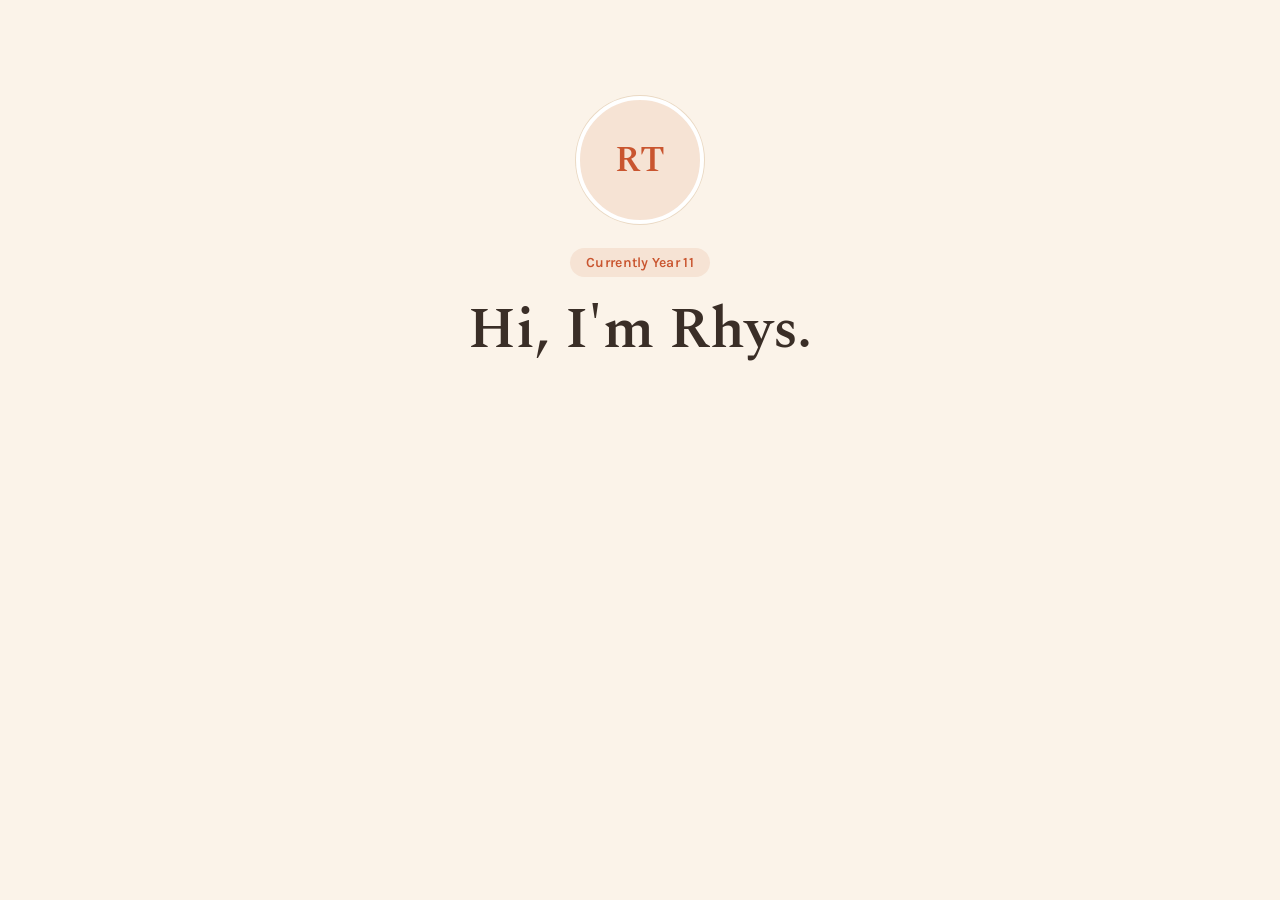
==== index.html @ 2edde65d "Add hero section for CV/portfolio site Co-Authored-By: Claude Sonnet 5 <noreply@anthropic.com>" ====
<!DOCTYPE html>
<html lang="en">
<head>
  <meta charset="UTF-8">
  <meta name="viewport" content="width=device-width, initial-scale=1.0">
  <title>Rhys — Portfolio</title>

  <link rel="preconnect" href="https://fonts.googleapis.com">
  <link rel="preconnect" href="https://fonts.gstatic.com" crossorigin>
  <link href="https://fonts.googleapis.com/css2?family=Spectral:wght@400;500;600;700&family=Karla:wght@400;500;600&display=swap" rel="stylesheet">

  <link rel="stylesheet" href="style.css">
</head>
<body>

  <section id="hero" class="hero">
    <div class="hero__inner">
      <div class="hero__photo">
        <span class="hero__initials">RT</span>
      </div>

      <span class="hero__badge">Currently Year 11</span>

      <h1 class="hero__heading">Hi, I'm Rhys.</h1>
    </div>
  </section>

</body>
</html>
---- style.css ----
* {
  box-sizing: border-box;
}

body {
  margin: 0;
  font-family: 'Karla', sans-serif;
  background-color: #FBF3E9;
}

.hero {
  scroll-margin-top: 88px;
  background-color: #FBF3E9;
  padding: 96px 24px;
}

.hero__inner {
  max-width: 640px;
  margin: 0 auto;
  display: flex;
  flex-direction: column;
  align-items: center;
  text-align: center;
}

.hero__photo {
  width: 128px;
  height: 128px;
  border-radius: 50%;
  background-color: #F6E3D4;
  border: 4px solid #FFFFFF;
  box-shadow: 0 0 0 1px #EAD9C4;
  display: flex;
  align-items: center;
  justify-content: center;
  margin-bottom: 24px;
}

.hero__initials {
  font-family: 'Spectral', serif;
  font-size: 36px;
  font-weight: 600;
  color: #C9552F;
}

.hero__badge {
  display: inline-block;
  background-color: #F6E3D4;
  color: #C9552F;
  border-radius: 999px;
  padding: 6px 16px;
  font-size: 14px;
  font-weight: 600;
  letter-spacing: 0.02em;
  margin-bottom: 20px;
}

.hero__heading {
  font-family: 'Spectral', serif;
  font-size: 58px;
  font-weight: 600;
  color: #3A2E27;
  line-height: 1.15;
  margin: 0;
}

@media (max-width: 600px) {
  .hero {
    padding: 64px 20px;
  }

  .hero__heading {
    font-size: 40px;
  }
}
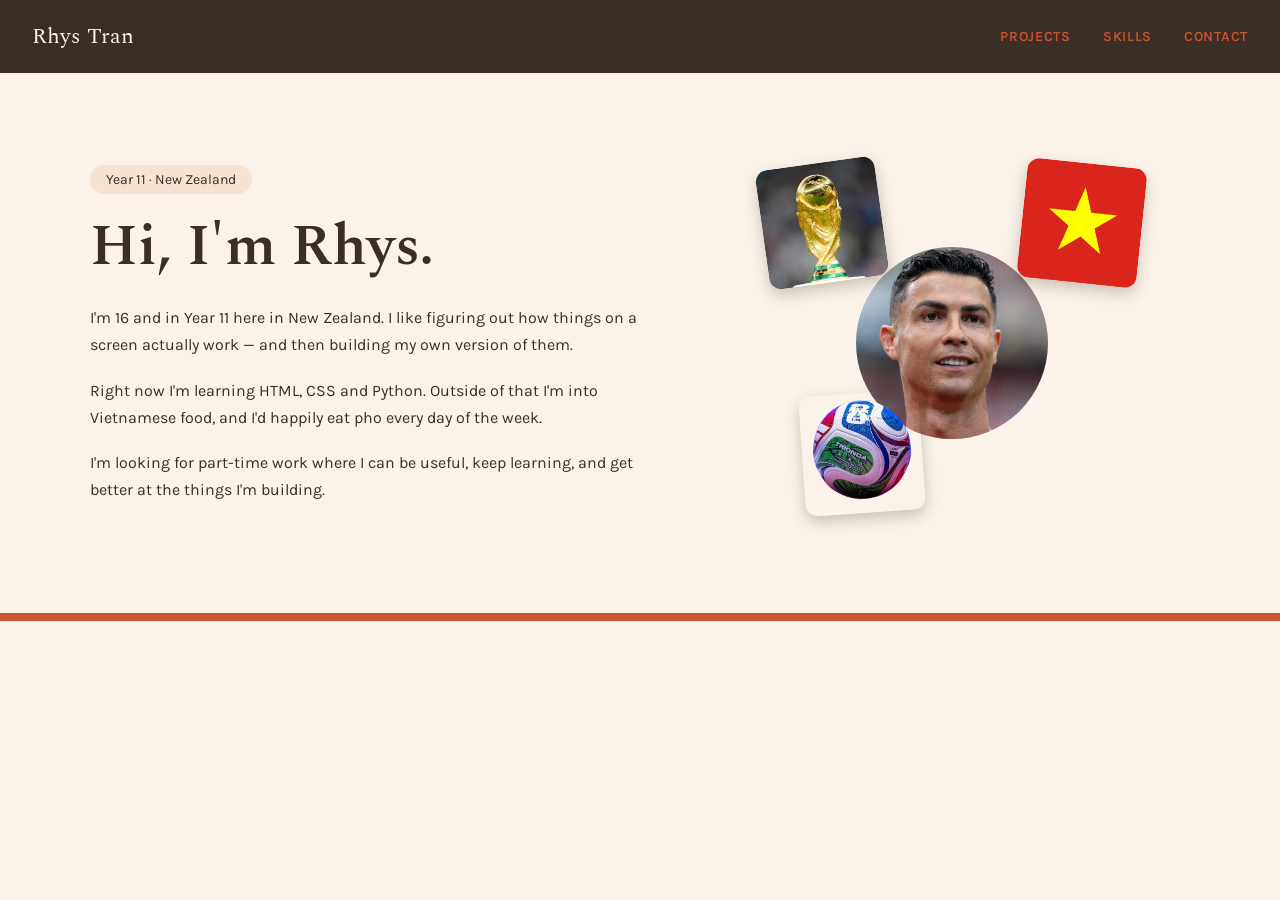
==== commit 329117e5: "update the stickers" ====
--- a/index.html
+++ b/index.html
@@ -3,27 +3,58 @@
 <head>
   <meta charset="UTF-8">
   <meta name="viewport" content="width=device-width, initial-scale=1.0">
-  <title>Rhys — Portfolio</title>
+  <title>Rhys Tran — Portfolio</title>
 
   <link rel="preconnect" href="https://fonts.googleapis.com">
   <link rel="preconnect" href="https://fonts.gstatic.com" crossorigin>
-  <link href="https://fonts.googleapis.com/css2?family=Spectral:wght@400;500;600;700&family=Karla:wght@400;500;600&display=swap" rel="stylesheet">
+  <link href="https://fonts.googleapis.com/css2?family=Spectral:wght@400;500;600;700&family=Karla:wght@400;500;600;700&display=swap" rel="stylesheet">
 
   <link rel="stylesheet" href="style.css">
 </head>
 <body>
 
-  <section id="hero" class="hero">
+  <!-- Nav bar -->
+  <nav class="nav">
+    <span class="nav__name">Rhys Tran</span>
+    <div class="nav__links">
+      <a href="#projects">Projects</a>
+      <a href="#skills">Skills</a>
+      <a href="#contact">Contact</a>
+    </div>
+  </nav>
+
+  <!-- Hero section -->
+  <section class="hero">
     <div class="hero__inner">
-      <div class="hero__photo">
-        <span class="hero__initials">RT</span>
+
+      <!-- Left column: text -->
+      <div class="hero__text">
+        <span class="badge">Year 11 &middot; New Zealand</span>
+
+        <h1 class="hero__heading">Hi, I'm Rhys.</h1>
+
+        <p>I'm 16 and in Year 11 here in New Zealand. I like figuring out how things on a screen actually work — and then building my own version of them.</p>
+
+        <p>Right now I'm learning HTML, CSS and Python. Outside of that I'm into Vietnamese food, and I'd happily eat pho every day of the week.</p>
+
+        <p>I'm looking for part-time work where I can be useful, keep learning, and get better at the things I'm building.</p>
       </div>
 
-      <span class="hero__badge">Currently Year 11</span>
+      <!-- Right column: image cluster -->
+      <div class="hero__image">
+        <div class="image-cluster">
+          <img class="profile-photo" src="image/images.jpg" alt="">
+          <img class="sticker sticker--1" src="image/images (1).jpg" alt="">
+          <img class="sticker sticker--2" src="image/images.png" alt="">
+          <img class="sticker sticker--3" src="image/images__1_-removebg-preview.png" alt="">
+        </div>
+      </div>
 
-      <h1 class="hero__heading">Hi, I'm Rhys.</h1>
     </div>
   </section>
 
+  <!-- Coral divider bar -->
+  <div class="divider"></div>
+
 </body>
 </html>
--- a/style.css
+++ b/style.css
@@ -1,3 +1,4 @@
+/* ---------- Base ---------- */
 * {
   box-sizing: border-box;
 }
@@ -5,53 +6,74 @@
 body {
   margin: 0;
   font-family: 'Karla', sans-serif;
+  color: #3A2E27;
   background-color: #FBF3E9;
 }
 
+/* ---------- Nav bar ---------- */
+.nav {
+  position: sticky;
+  top: 0;
+  z-index: 10;
+  width: 100%;
+  background-color: #3A2E27;
+  padding: 20px 32px;
+  display: flex;
+  align-items: center;
+  justify-content: space-between;
+}
+
+.nav__name {
+  font-family: 'Spectral', serif;
+  font-size: 22px;
+  color: #FBF3E9;
+}
+
+.nav__links {
+  display: flex;
+  gap: 32px;
+}
+
+.nav__links a {
+  color: #C9552F;
+  font-family: 'Karla', sans-serif;
+  font-size: 14px;
+  font-weight: 600;
+  letter-spacing: 0.05em;
+  text-transform: uppercase;
+  text-decoration: none;
+}
+
+.nav__links a:hover {
+  text-decoration: underline;
+}
+
+/* ---------- Hero section ---------- */
 .hero {
-  scroll-margin-top: 88px;
-  background-color: #FBF3E9;
-  padding: 96px 24px;
+  padding: 80px 32px;
 }
 
 .hero__inner {
-  max-width: 640px;
+  max-width: 1100px;
   margin: 0 auto;
   display: flex;
-  flex-direction: column;
+  flex-wrap: wrap;
   align-items: center;
-  text-align: center;
+  gap: 48px;
 }
 
-.hero__photo {
-  width: 128px;
-  height: 128px;
-  border-radius: 50%;
-  background-color: #F6E3D4;
-  border: 4px solid #FFFFFF;
-  box-shadow: 0 0 0 1px #EAD9C4;
-  display: flex;
-  align-items: center;
-  justify-content: center;
-  margin-bottom: 24px;
+/* Left column: text */
+.hero__text {
+  flex: 1 1 420px;
 }
 
-.hero__initials {
-  font-family: 'Spectral', serif;
-  font-size: 36px;
-  font-weight: 600;
-  color: #C9552F;
-}
-
-.hero__badge {
+.badge {
   display: inline-block;
   background-color: #F6E3D4;
-  color: #C9552F;
+  color: #3A2E27;
   border-radius: 999px;
   padding: 6px 16px;
   font-size: 14px;
-  font-weight: 600;
-  letter-spacing: 0.02em;
   margin-bottom: 20px;
 }
 
@@ -61,15 +83,117 @@
   font-weight: 600;
   color: #3A2E27;
   line-height: 1.15;
-  margin: 0;
+  margin: 0 0 24px 0;
 }
 
-@media (max-width: 600px) {
+.hero__text p {
+  font-size: 16px;
+  line-height: 1.7;
+  margin: 0 0 18px 0;
+}
+
+/* Right column: image cluster */
+
+.hero__image {
+  flex: 1 1 320px;
+  display: flex;
+  justify-content: center;
+}
+
+.image-cluster {
+  position: relative;
+  width: 420px;      /* was 320px — bigger canvas */
+  height: 380px;     /* was 320px */
+}
+
+.profile-photo {
+  width: 200px;      /* was 180px */
+  height: 200px;
+  border-radius: 50%;
+  border: 4px solid #FBF3E9;
+  object-fit: cover;
+  position: absolute;
+  top: 50%;
+  left: 50%;
+  transform: translate(-50%, -50%);
+}
+
+.sticker {
+  width: 120px;      /* was 80px — this is the main fix */
+  height: 120px;
+  object-fit: cover;
+  border-radius: 12px;
+  box-shadow: 0 6px 14px rgba(58, 46, 39, 0.25);
+  position: absolute;
+}
+
+.sticker--1 {
+  /* Trophy — top left */
+  top: 10px;
+  left: 20px;
+  transform: rotate(-8deg);
+}
+
+.sticker--2 {
+  /* Flag — top right */
+  top: 10px;
+  right: 20px;
+  transform: rotate(6deg);
+}
+
+.sticker--3 {
+  /* Ball — bottom left */
+  bottom: 20px;
+  left: 60px;
+  transform: rotate(-4deg);
+}
+
+/* ---------- Coral divider ---------- */
+.divider {
+  width: 100%;
+  height: 8px;
+  background-color: #C9552F;
+}
+
+/* ---------- Mobile layout ---------- */
+@media (max-width: 768px) {
+  .nav {
+    padding: 16px 20px;
+  }
+
+  .nav__links {
+    gap: 20px;
+  }
+
   .hero {
-    padding: 64px 20px;
+    padding: 56px 20px;
+  }
+
+  .hero__inner {
+    flex-direction: column;
+    text-align: center;
   }
 
   .hero__heading {
     font-size: 40px;
   }
+
+  .hero__image {
+    justify-content: center;
+  }
+
+  .image-cluster {
+    width: 180px;
+    height: 180px;
+  }
+
+  .profile-photo {
+    position: static;
+    transform: none;
+  }
+
+  /* Hide sticker photos on mobile, keep just the profile photo */
+  .sticker {
+    display: none;
+  }
 }
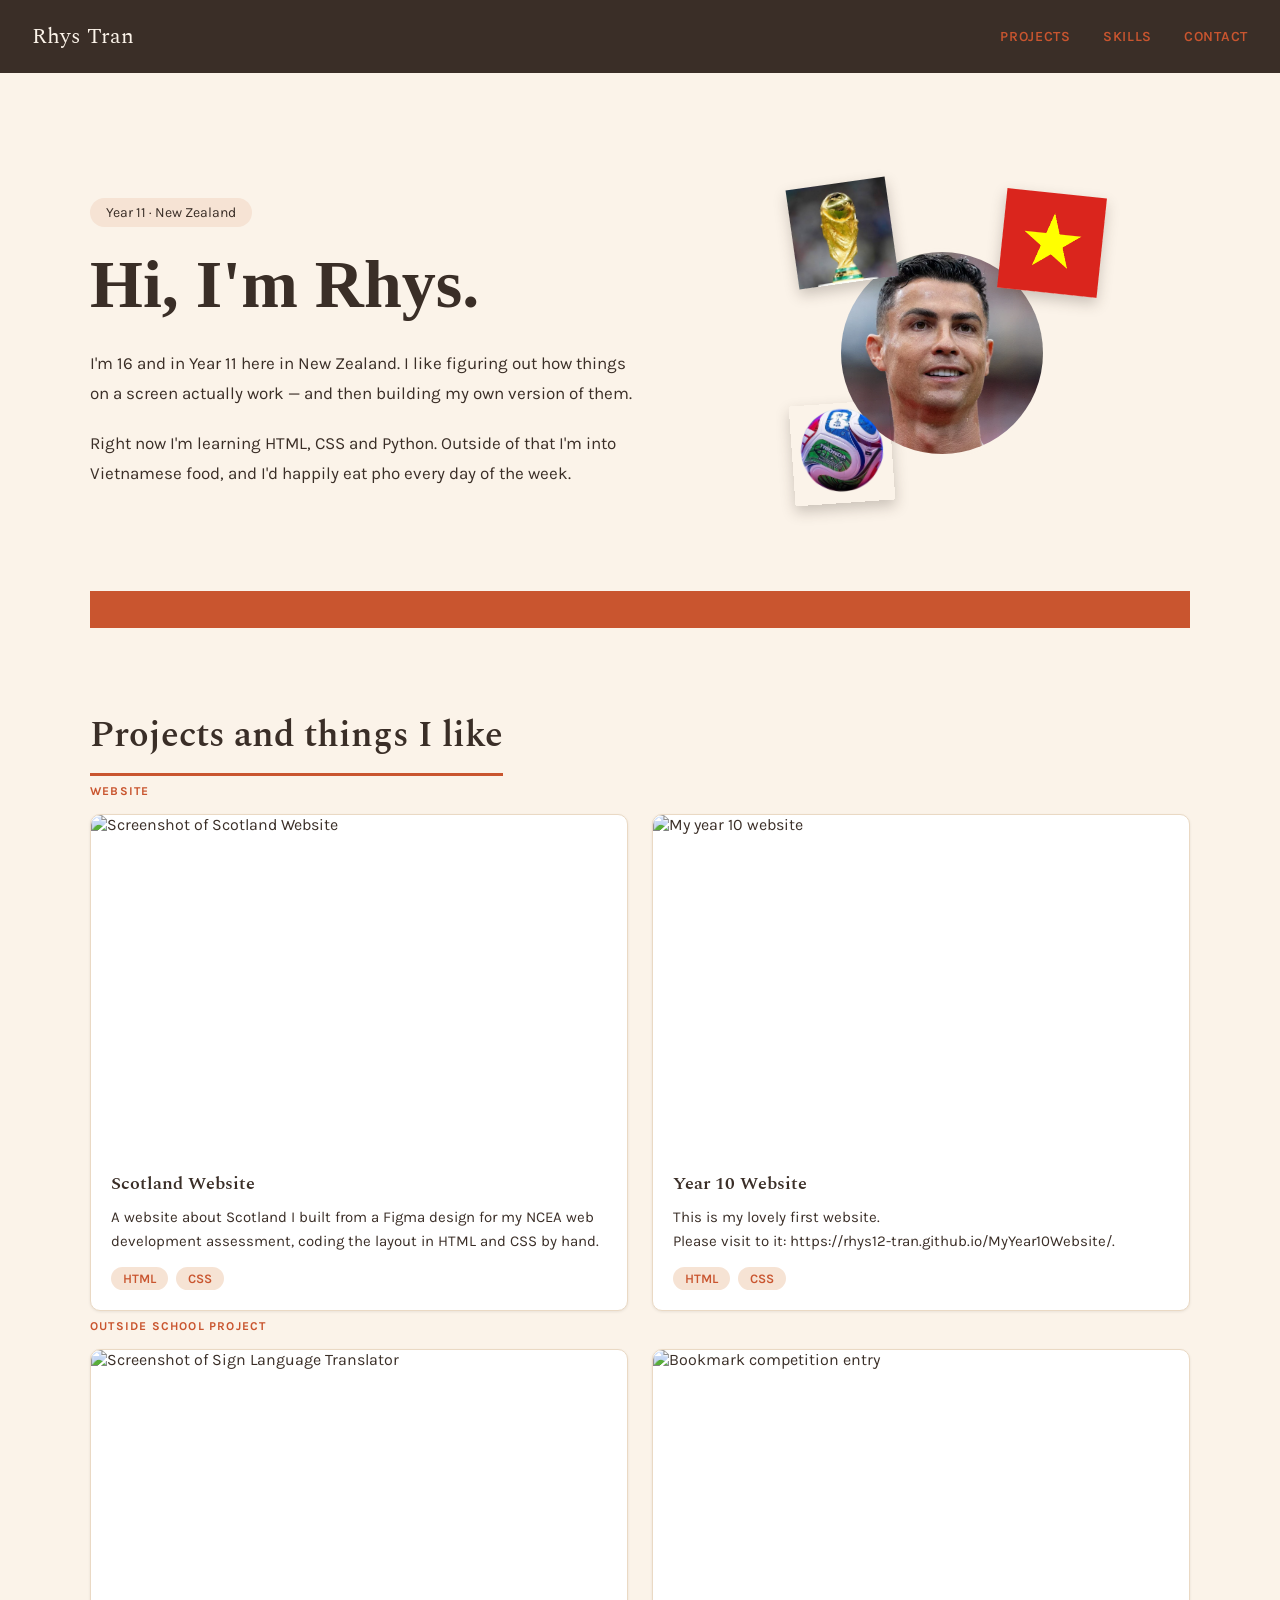
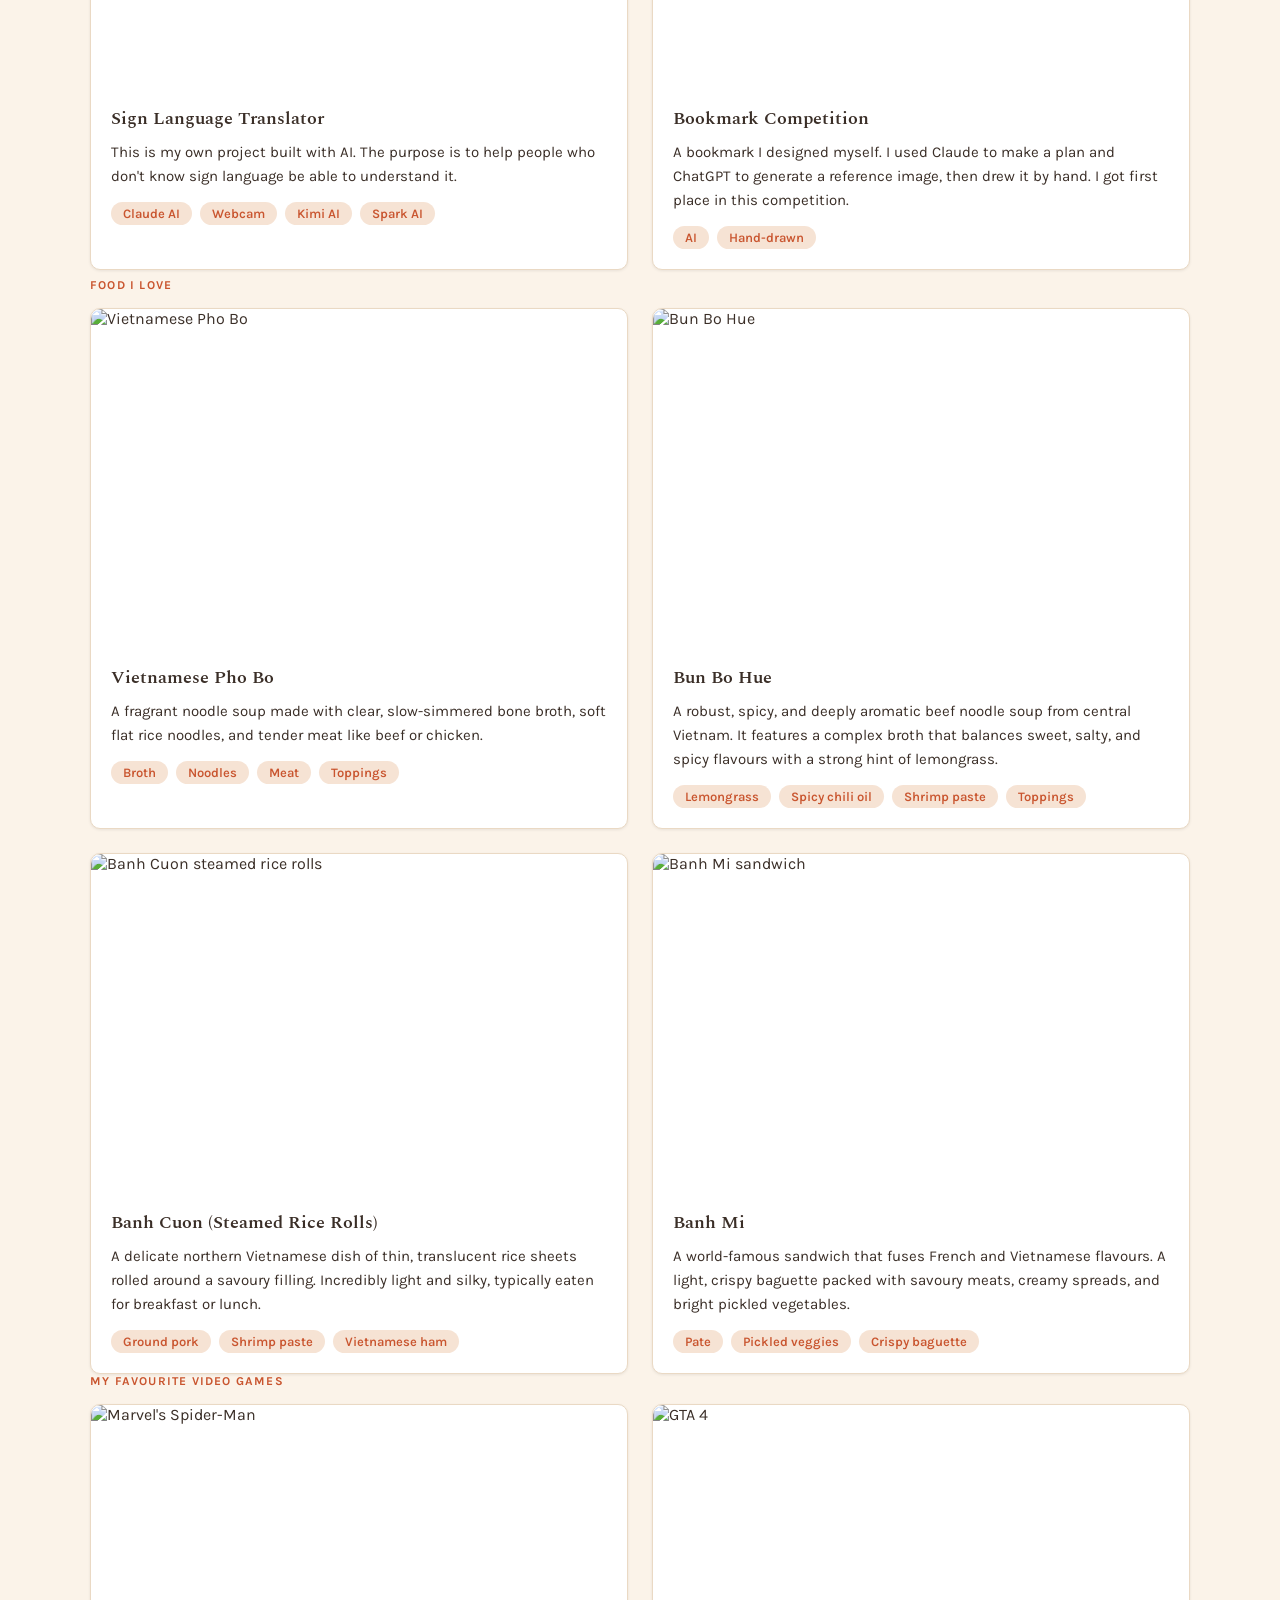
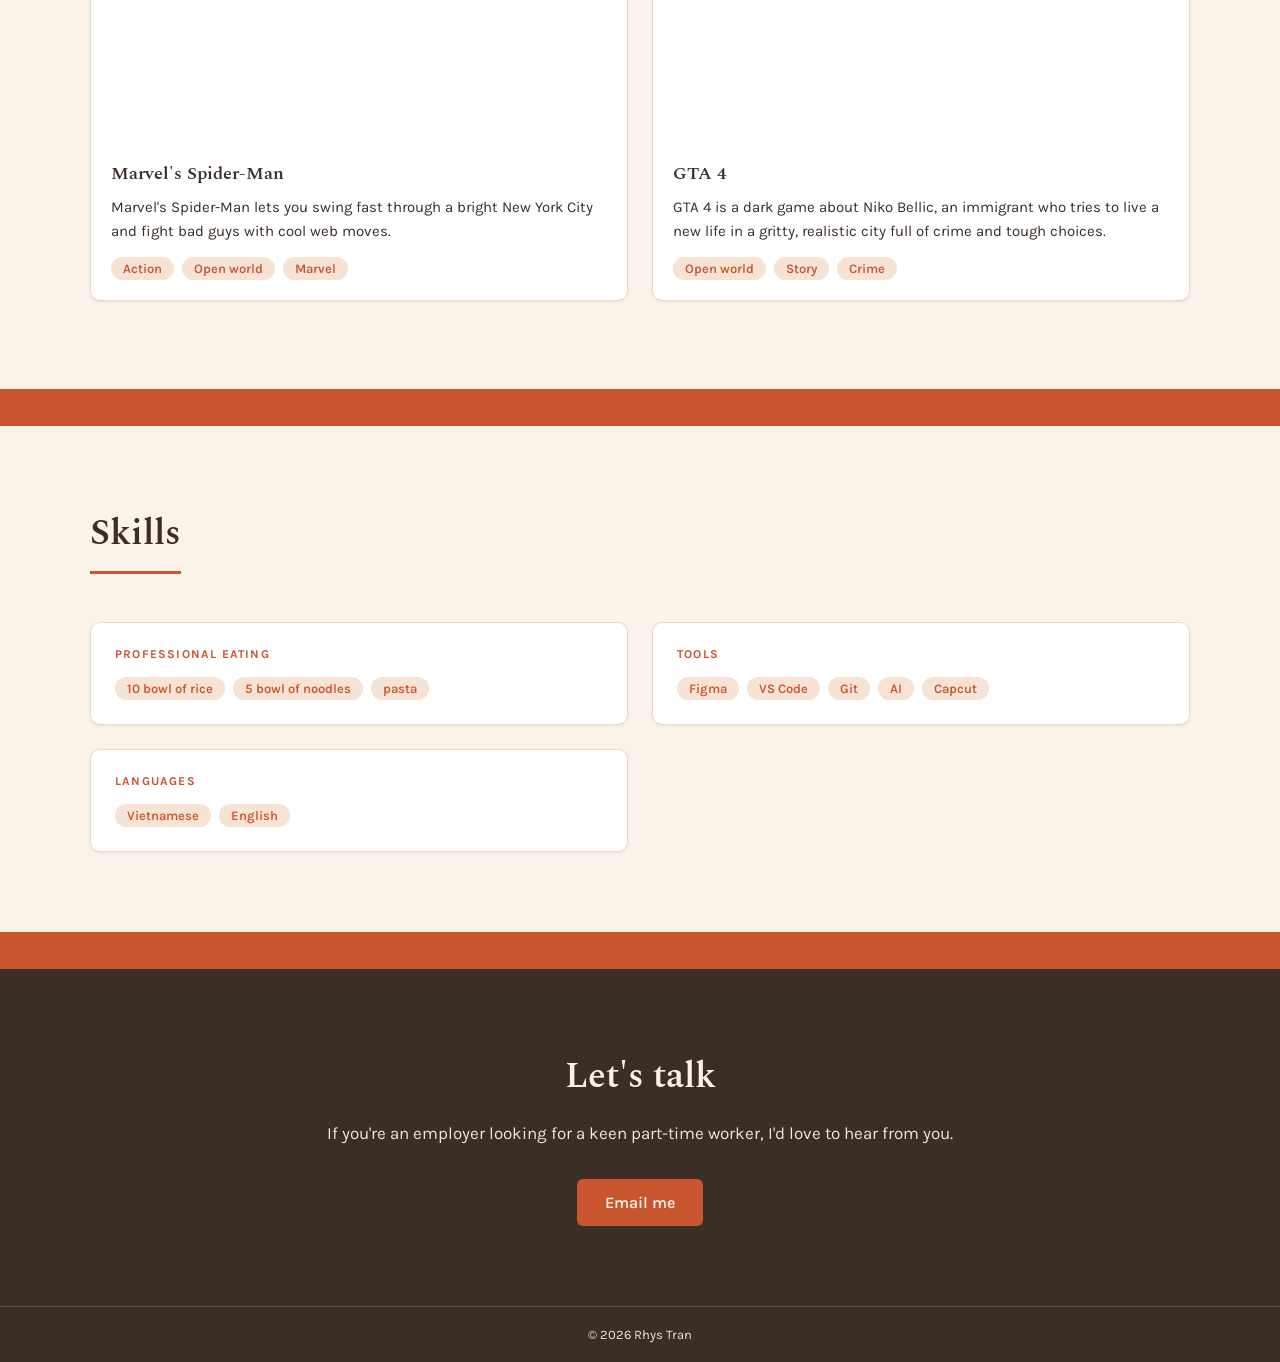
==== commit 2ca968b1: "Add files via upload" ====
--- a/index.html
+++ b/index.html
@@ -1,60 +1,334 @@
-<!DOCTYPE html>
-<html lang="en">
-<head>
-  <meta charset="UTF-8">
-  <meta name="viewport" content="width=device-width, initial-scale=1.0">
-  <title>Rhys Tran — Portfolio</title>
-
-  <link rel="preconnect" href="https://fonts.googleapis.com">
-  <link rel="preconnect" href="https://fonts.gstatic.com" crossorigin>
-  <link href="https://fonts.googleapis.com/css2?family=Spectral:wght@400;500;600;700&family=Karla:wght@400;500;600;700&display=swap" rel="stylesheet">
-
-  <link rel="stylesheet" href="style.css">
-</head>
-<body>
-
-  <!-- Nav bar -->
-  <nav class="nav">
-    <span class="nav__name">Rhys Tran</span>
-    <div class="nav__links">
-      <a href="#projects">Projects</a>
-      <a href="#skills">Skills</a>
-      <a href="#contact">Contact</a>
-    </div>
-  </nav>
-
-  <!-- Hero section -->
-  <section class="hero">
-    <div class="hero__inner">
-
-      <!-- Left column: text -->
-      <div class="hero__text">
-        <span class="badge">Year 11 &middot; New Zealand</span>
-
-        <h1 class="hero__heading">Hi, I'm Rhys.</h1>
-
-        <p>I'm 16 and in Year 11 here in New Zealand. I like figuring out how things on a screen actually work — and then building my own version of them.</p>
-
-        <p>Right now I'm learning HTML, CSS and Python. Outside of that I'm into Vietnamese food, and I'd happily eat pho every day of the week.</p>
-
-        <p>I'm looking for part-time work where I can be useful, keep learning, and get better at the things I'm building.</p>
-      </div>
-
-      <!-- Right column: image cluster -->
-      <div class="hero__image">
-        <div class="image-cluster">
-          <img class="profile-photo" src="image/images.jpg" alt="">
-          <img class="sticker sticker--1" src="image/images (1).jpg" alt="">
-          <img class="sticker sticker--2" src="image/images.png" alt="">
-          <img class="sticker sticker--3" src="image/images__1_-removebg-preview.png" alt="">
-        </div>
-      </div>
-
-    </div>
-  </section>
-
-  <!-- Coral divider bar -->
-  <div class="divider"></div>
-
-</body>
-</html>
+<!DOCTYPE html>
+<html lang="en">
+<head>
+  <meta charset="UTF-8">
+  <meta name="viewport" content="width=device-width, initial-scale=1.0">
+  <title>Rhys Tran — Portfolio</title>
+
+  <link rel="preconnect" href="https://fonts.googleapis.com">
+  <link rel="preconnect" href="https://fonts.gstatic.com" crossorigin>
+  <link href="https://fonts.googleapis.com/css2?family=Spectral:wght@400;500;600;700&family=Karla:wght@400;500;600;700&display=swap" rel="stylesheet">
+
+  <link rel="stylesheet" href="style.css">
+</head>
+<body>
+
+  <!-- Nav bar -->
+  <nav class="nav">
+    <span class="nav__name">Rhys Tran</span>
+    <div class="nav__links">
+      <a href="#projects">Projects</a>
+      <a href="#skills">Skills</a>
+      <a href="#contact">Contact</a>
+    </div>
+  </nav>
+
+  <!-- Hero section -->
+  <section class="hero">
+    <div class="hero__inner">
+
+      <!-- Left column: text -->
+      <div class="hero__text">
+        <span class="badge">Year 11 &middot; New Zealand</span>
+
+        <h1 class="hero__heading">Hi, I'm Rhys.</h1>
+
+        <p>I'm 16 and in Year 11 here in New Zealand. I like figuring out how things on a screen actually work — and then building my own version of them.</p>
+
+        <p>Right now I'm learning HTML, CSS and Python. Outside of that I'm into Vietnamese food, and I'd happily eat pho every day of the week.</p>
+
+      
+      </div>
+
+      <!-- Right column: image cluster -->
+      <div class="hero__image">
+        <div class="image-cluster">
+          <!-- YOUR PROFILE PHOTO — replace images.jpg with your actual photo -->
+          <img class="profile-photo" src="image/images.jpg" alt="Rhys Tran">
+          <!-- STICKER 1 — replace images (1).jpg with your sticker image -->
+          <img class="sticker sticker--1" src="image/images (1).jpg" alt="">
+          <!-- STICKER 2 — replace images.png with your sticker image -->
+          <img class="sticker sticker--2" src="image/images.png" alt="">
+          <!-- STICKER 3 — replace images__1_-removebg-preview.png with your sticker image -->
+          <img class="sticker sticker--3" src="image/images__1_-removebg-preview.png" alt="">
+        </div>
+      </div>
+
+      <!-- Coral divider bar -->
+      <div class="divider"></div>
+    </div>
+  </section>
+
+  <!-- Projects section -->
+  <section class="projects" id="projects">
+    <div class="projects__inner">
+
+      <h2 class="section-heading">Projects and things I like</h2>
+
+      <!-- ============================================================
+           WEBSITE CARDS
+      ============================================================ -->
+      <p class="subsection-label">Website</p>
+      <div class="projects__featured">
+
+        <!-- Scotland Website -->
+        <div class="card card--featured">
+          <div class="card__image">
+            <img src="image/My Scotland.PNG" alt="Screenshot of Scotland Website">
+          </div>
+          <div class="card__body">
+            <h3 class="card__title">Scotland Website</h3>
+            <p class="card__desc">A website about Scotland I built from a Figma design for my NCEA web development assessment, coding the layout in HTML and CSS by hand.</p>
+            <div class="card__tags">
+              <span class="tag">HTML</span>
+              <span class="tag">CSS</span>
+            </div>
+          </div>
+        </div>
+
+        <!-- Year 10 Website -->
+        <div class="card card--featured">
+          <div class="card__image">
+            <img src="image/Year 10 web.PNG" alt="My year 10 website">
+          </div>
+          <div class="card__body">
+            <h3 class="card__title">Year 10 Website</h3>
+            <p class="card__desc">This is my lovely first website. <br> Please visit to it: https://rhys12-tran.github.io/MyYear10Website/.</p>
+            <div class="card__tags">
+              <span class="tag">HTML</span>
+              <span class="tag">CSS</span>
+            </div>
+          </div>
+        </div>
+
+      </div>
+
+      <!-- ============================================================
+           OUTSIDE SCHOOL CARDS
+      ============================================================ -->
+      <p class="subsection-label">Outside school project</p>
+      <div class="projects__featured">
+
+        <!-- Sign Language Translator -->
+        <div class="card card--featured">
+          <div class="card__image">
+            <img src="image/sign_languge.jpg" alt="Screenshot of Sign Language Translator">
+          </div>
+          <div class="card__body">
+            <h3 class="card__title">Sign Language Translator</h3>
+            <p class="card__desc">This is my own project built with AI. The purpose is to help people who don't know sign language be able to understand it.</p>
+            <div class="card__tags">
+              <span class="tag">Claude AI</span>
+              <span class="tag">Webcam</span>
+              <span class="tag">Kimi AI</span>
+              <span class="tag">Spark AI</span>
+            </div>
+          </div>
+        </div>
+
+        <!-- Bookmark Competition -->
+        <div class="card card--featured">
+          <div class="card__image">
+            <img src="image/bookmark.png" alt="Bookmark competition entry">
+          </div>
+          <div class="card__body">
+            <h3 class="card__title">Bookmark Competition</h3>
+            <p class="card__desc">A bookmark I designed myself. I used Claude to make a plan and ChatGPT to generate a reference image, then drew it by hand. I got first place in this competition.</p>
+            <div class="card__tags">
+              <span class="tag">AI</span>
+              <span class="tag">Hand-drawn</span>
+            </div>
+          </div>
+        </div>
+
+      </div>
+
+      <!-- ============================================================
+           FOOD CARDS
+      ============================================================ -->
+      <p class="subsection-label">Food I love</p>
+      <div class="projects__grid projects__grid--2col">
+
+        <!-- Pho Bo -->
+        <div class="card">
+          <div class="card__image">
+            <img src="image/pho.jpg" alt="Vietnamese Pho Bo">
+          </div>
+          <div class="card__body">
+            <h3 class="card__title">Vietnamese Pho Bo</h3>
+            <p class="card__desc">A fragrant noodle soup made with clear, slow-simmered bone broth, soft flat rice noodles, and tender meat like beef or chicken.</p>
+            <div class="card__tags">
+              <span class="tag">Broth</span>
+              <span class="tag">Noodles</span>
+              <span class="tag">Meat</span>
+              <span class="tag">Toppings</span>
+            </div>
+          </div>
+        </div>
+
+        <!-- Bun Bo Hue -->
+        <div class="card">
+          <div class="card__image">
+            <img src="image/bun bo.jpg" alt="Bun Bo Hue">
+          </div>
+          <div class="card__body">
+            <h3 class="card__title">Bun Bo Hue</h3>
+            <p class="card__desc">A robust, spicy, and deeply aromatic beef noodle soup from central Vietnam. It features a complex broth that balances sweet, salty, and spicy flavours with a strong hint of lemongrass.</p>
+            <div class="card__tags">
+              <span class="tag">Lemongrass</span>
+              <span class="tag">Spicy chili oil</span>
+              <span class="tag">Shrimp paste</span>
+              <span class="tag">Toppings</span>
+            </div>
+          </div>
+        </div>
+
+        <!-- Banh Cuon -->
+        <div class="card">
+          <div class="card__image">
+            <img src="image/banh cuon.jpg" alt="Banh Cuon steamed rice rolls">
+          </div>
+          <div class="card__body">
+            <h3 class="card__title">Banh Cuon (Steamed Rice Rolls)</h3>
+            <p class="card__desc">A delicate northern Vietnamese dish of thin, translucent rice sheets rolled around a savoury filling. Incredibly light and silky, typically eaten for breakfast or lunch.</p>
+            <div class="card__tags">
+              <span class="tag">Ground pork</span>
+              <span class="tag">Shrimp paste</span>
+              <span class="tag">Vietnamese ham</span>
+            </div>
+          </div>
+        </div>
+
+        <!-- Banh Mi -->
+        <div class="card">
+          <div class="card__image">
+            <img src="image/banh mi.jpg" alt="Banh Mi sandwich">
+          </div>
+          <div class="card__body">
+            <h3 class="card__title">Banh Mi</h3>
+            <p class="card__desc">A world-famous sandwich that fuses French and Vietnamese flavours. A light, crispy baguette packed with savoury meats, creamy spreads, and bright pickled vegetables.</p>
+            <div class="card__tags">
+              <span class="tag">Pate</span>
+              <span class="tag">Pickled veggies</span>
+              <span class="tag">Crispy baguette</span>
+            </div>
+          </div>
+        </div>
+
+      </div>
+
+      <!-- ============================================================
+           GAMES CARDS
+      ============================================================ -->
+      <p class="subsection-label">My favourite video games</p>
+      <div class="projects__featured">
+
+        <!-- Spider-Man -->
+        <div class="card card--featured">
+          <div class="card__image">
+            <img src="image/spiderman.jpg" alt="Marvel's Spider-Man">
+          </div>
+          <div class="card__body">
+            <h3 class="card__title">Marvel's Spider-Man</h3>
+            <p class="card__desc">Marvel's Spider-Man lets you swing fast through a bright New York City and fight bad guys with cool web moves.</p>
+            <div class="card__tags">
+              <span class="tag">Action</span>
+              <span class="tag">Open world</span>
+              <span class="tag">Marvel</span>
+            </div>
+          </div>
+        </div>
+
+        <!-- GTA 4 -->
+        <div class="card card--featured">
+          <div class="card__image">
+            <img src="image/GTA 4.jpg" alt="GTA 4">
+          </div>
+          <div class="card__body">
+            <h3 class="card__title">GTA 4</h3>
+            <p class="card__desc">GTA 4 is a dark game about Niko Bellic, an immigrant who tries to live a new life in a gritty, realistic city full of crime and tough choices.</p>
+            <div class="card__tags">
+              <span class="tag">Open world</span>
+              <span class="tag">Story</span>
+              <span class="tag">Crime</span>
+            </div>
+          </div>
+        </div>
+
+      </div>
+
+    </div>
+  </section>
+  <!-- Coral divider bar -->
+   <div class="divider"></div>
+  <!-- ============================================================
+       SKILLS SECTION
+  ============================================================ -->
+  <section class="skills" id="skills">
+    <div class="skills__inner">
+
+      <h2 class="section-heading">Skills</h2>
+
+      <div class="skills__grid">
+
+      <!-- Card 1: -->
+        <div class="skill-card">
+          <p class="subsection-label">Professional eating </p>
+          <div class="card__tags">
+            <span class="tag">10 bowl of rice </span>
+            <span class="tag">5 bowl of noodles</span>
+            <span class="tag">pasta</span>
+          </div>
+        </div> 
+
+        <!-- Card 3: Tools -->
+        <div class="skill-card">
+          <p class="subsection-label">Tools</p>
+          <div class="card__tags">
+            <span class="tag">Figma</span>
+            <span class="tag">VS Code</span>
+            <span class="tag">Git</span>
+            <span class="tag">AI</span>
+            <span class="tag">Capcut</span>
+          </div>
+        </div>
+
+        <!-- Card 4: Languages -->
+        <div class="skill-card">
+          <p class="subsection-label">Languages</p>
+          <div class="card__tags">
+            <span class="tag">Vietnamese</span>
+            <span class="tag">English</span>
+          </div>
+        </div>
+
+      </div>
+    </div>
+  </section>
+
+  <!-- Coral divider bar -->
+  <div class="divider"></div>
+
+  <!-- ============================================================
+       CONTACT SECTION
+       Full-width dark section, matches the nav bar colour.
+       Uses .btn-primary (already coral) so we don't need new button CSS.
+  ============================================================ -->
+  <section class="contact" id="contact">
+    <div class="contact__inner">
+      <h2 class="contact__heading">Let's talk</h2>
+      <p class="contact__text">If you're an employer looking for a keen part-time worker, I'd love to hear from you.</p>
+      <!-- YOUR EMAIL — replace rhys.tran@example.com with your real email before this goes live -->
+      <a class="btn-primary" href="mailto:24613@burnside.school.nz">Email me</a>
+    </div>
+  </section>
+
+  <!-- ============================================================
+       FOOTER
+  ============================================================ -->
+  <footer class="footer">
+    <p>&copy; 2026 Rhys Tran</p>
+  </footer>
+
+</body>
+</html>
--- a/style.css
+++ b/style.css
@@ -1,199 +1,493 @@
-/* ---------- Base ---------- */
-* {
-  box-sizing: border-box;
-}
-
-body {
-  margin: 0;
-  font-family: 'Karla', sans-serif;
-  color: #3A2E27;
-  background-color: #FBF3E9;
-}
-
-/* ---------- Nav bar ---------- */
-.nav {
-  position: sticky;
-  top: 0;
-  z-index: 10;
-  width: 100%;
-  background-color: #3A2E27;
-  padding: 20px 32px;
-  display: flex;
-  align-items: center;
-  justify-content: space-between;
-}
-
-.nav__name {
-  font-family: 'Spectral', serif;
-  font-size: 22px;
-  color: #FBF3E9;
-}
-
-.nav__links {
-  display: flex;
-  gap: 32px;
-}
-
-.nav__links a {
-  color: #C9552F;
-  font-family: 'Karla', sans-serif;
-  font-size: 14px;
-  font-weight: 600;
-  letter-spacing: 0.05em;
-  text-transform: uppercase;
-  text-decoration: none;
-}
-
-.nav__links a:hover {
-  text-decoration: underline;
-}
-
-/* ---------- Hero section ---------- */
-.hero {
-  padding: 80px 32px;
-}
-
-.hero__inner {
-  max-width: 1100px;
-  margin: 0 auto;
-  display: flex;
-  flex-wrap: wrap;
-  align-items: center;
-  gap: 48px;
-}
-
-/* Left column: text */
-.hero__text {
-  flex: 1 1 420px;
-}
-
-.badge {
-  display: inline-block;
-  background-color: #F6E3D4;
-  color: #3A2E27;
-  border-radius: 999px;
-  padding: 6px 16px;
-  font-size: 14px;
-  margin-bottom: 20px;
-}
-
-.hero__heading {
-  font-family: 'Spectral', serif;
-  font-size: 58px;
-  font-weight: 600;
-  color: #3A2E27;
-  line-height: 1.15;
-  margin: 0 0 24px 0;
-}
-
-.hero__text p {
-  font-size: 16px;
-  line-height: 1.7;
-  margin: 0 0 18px 0;
-}
-
-/* Right column: image cluster */
-
-.hero__image {
-  flex: 1 1 320px;
-  display: flex;
-  justify-content: center;
-}
-
-.image-cluster {
-  position: relative;
-  width: 420px;      /* was 320px — bigger canvas */
-  height: 380px;     /* was 320px */
-}
-
-.profile-photo {
-  width: 200px;      /* was 180px */
-  height: 200px;
-  border-radius: 50%;
-  border: 4px solid #FBF3E9;
-  object-fit: cover;
-  position: absolute;
-  top: 50%;
-  left: 50%;
-  transform: translate(-50%, -50%);
-}
-
-.sticker {
-  width: 120px;      /* was 80px — this is the main fix */
-  height: 120px;
-  object-fit: cover;
-  border-radius: 12px;
-  box-shadow: 0 6px 14px rgba(58, 46, 39, 0.25);
-  position: absolute;
-}
-
-.sticker--1 {
-  /* Trophy — top left */
-  top: 10px;
-  left: 20px;
-  transform: rotate(-8deg);
-}
-
-.sticker--2 {
-  /* Flag — top right */
-  top: 10px;
-  right: 20px;
-  transform: rotate(6deg);
-}
-
-.sticker--3 {
-  /* Ball — bottom left */
-  bottom: 20px;
-  left: 60px;
-  transform: rotate(-4deg);
-}
-
-/* ---------- Coral divider ---------- */
-.divider {
-  width: 100%;
-  height: 8px;
-  background-color: #C9552F;
-}
-
-/* ---------- Mobile layout ---------- */
-@media (max-width: 768px) {
-  .nav {
-    padding: 16px 20px;
-  }
-
-  .nav__links {
-    gap: 20px;
-  }
-
-  .hero {
-    padding: 56px 20px;
-  }
-
-  .hero__inner {
-    flex-direction: column;
-    text-align: center;
-  }
-
-  .hero__heading {
-    font-size: 40px;
-  }
-
-  .hero__image {
-    justify-content: center;
-  }
-
-  .image-cluster {
-    width: 180px;
-    height: 180px;
-  }
-
-  .profile-photo {
-    position: static;
-    transform: none;
-  }
-
-  /* Hide sticker photos on mobile, keep just the profile photo */
-  .sticker {
-    display: none;
-  }
-}
+/* ---------- Base ---------- */
+* {
+  box-sizing: border-box;
+}
+
+body {
+  margin: 0;
+  font-family: 'Karla', sans-serif;
+  color: #3A2E27;
+  background-color: #FBF3E9;
+}
+
+/* ---------- Nav bar ---------- */
+.nav {
+  position: sticky;
+  top: 0;
+  z-index: 10;
+  width: 100%;
+  background-color: #3A2E27;
+  padding: 20px 32px;
+  display: flex;
+  align-items: center;
+  justify-content: space-between;
+}
+
+.nav__name {
+  font-family: 'Spectral', serif;
+  font-size: 22px;
+  color: #FBF3E9;
+}
+
+.nav__links {
+  display: flex;
+  gap: 32px;
+}
+
+.nav__links a {
+  color: #C9552F;
+  font-family: 'Karla', sans-serif;
+  font-size: 14px;
+  font-weight: 600;
+  letter-spacing: 0.05em;
+  text-transform: uppercase;
+  text-decoration: none;
+}
+
+.nav__links a:hover {
+  text-decoration: underline;
+}
+
+/* ---------- Hero section ---------- */
+.hero {
+  padding: 90px 32px 0;
+}
+
+.hero__inner {
+  max-width: 1100px;
+  margin: 0 auto;
+  display: flex;
+  flex-wrap: wrap;
+  align-items: center;
+  gap: 48px;
+}
+
+/* Left column */
+.hero__text {
+  flex: 1 1 420px;
+}
+
+.badge {
+  display: inline-block;
+  background-color: #F6E3D4;
+  color: #3A2E27;
+  border-radius: 999px;
+  padding: 6px 16px;
+  font-size: 14px;
+  margin-bottom: 20px;
+}
+
+.hero__heading {
+  font-family: 'Spectral', serif;
+  font-size: 68px;
+  font-weight: 700;
+  color: #3A2E27;
+  line-height: 1.1;
+  margin: 0 0 28px 0;
+}
+
+.hero__text p {
+  font-size: 17px;
+  line-height: 1.75;
+  margin: 0 0 20px 0;
+  color: #3A2E27;
+}
+
+/* CTA buttons */
+.hero__actions {
+  display: flex;
+  gap: 16px;
+  margin-top: 36px;
+  flex-wrap: wrap;
+}
+
+.btn-primary {
+  display: inline-block;
+  background-color: #C9552F;
+  color: #FBF3E9;
+  padding: 14px 28px;
+  border-radius: 6px;
+  text-decoration: none;
+  font-family: 'Karla', sans-serif;
+  font-size: 16px;
+  font-weight: 600;
+  transition: opacity 0.2s;
+}
+
+.btn-primary:hover {
+  opacity: 0.85;
+}
+
+.btn-secondary {
+  display: inline-block;
+  border: 2px solid #C9552F;
+  color: #C9552F;
+  padding: 12px 28px;
+  border-radius: 6px;
+  text-decoration: none;
+  font-family: 'Karla', sans-serif;
+  font-size: 16px;
+  font-weight: 600;
+  transition: background-color 0.2s, color 0.2s;
+}
+
+.btn-secondary:hover {
+  background-color: #C9552F;
+  color: #FBF3E9;
+}
+
+/* Right column */
+.hero__image {
+  flex: 1 1 360px;
+  display: flex;
+  justify-content: center;
+}
+
+.image-cluster {
+  position: relative;
+  width: 380px;
+  height: 380px;
+}
+
+.profile-photo {
+  width: 210px;
+  height: 210px;
+  border-radius: 50%;
+  border: 4px solid #FBF3E9;
+  object-fit: cover;
+  position: absolute;
+  top: 50%;
+  left: 50%;
+  transform: translate(-50%, -50%);
+}
+
+.sticker {
+  width: 100px;
+  height: 100px;
+  object-fit: cover;
+  box-shadow: 0 6px 14px rgba(58, 46, 39, 0.25);
+  position: absolute;
+}
+
+.sticker--1 {
+  top: 20px;
+  left: 40px;
+  transform: rotate(-8deg);
+}
+
+.sticker--2 {
+  top: 30px;
+  right: 30px;
+  transform: rotate(6deg);
+}
+
+.sticker--3 {
+  bottom: 40px;
+  left: 40px;
+  transform: rotate(-4deg);
+}
+
+/* ---------- Coral divider ---------- */
+.divider {
+  display: block;
+  width: 100%;
+  height: 37px;
+  background-color: #C9552F;
+  margin: 0;
+  padding: 0;
+}
+
+/* ---------- Mobile ---------- */
+@media (max-width: 768px) {
+  .nav {
+    padding: 16px 20px;
+  }
+
+  .nav__links {
+    gap: 20px;
+  }
+
+  .hero {
+    padding: 56px 20px;
+  }
+
+  .hero__inner {
+    flex-direction: column;
+    text-align: center;
+  }
+
+  .hero__heading {
+    font-size: 40px;
+  }
+
+  .hero__actions {
+    justify-content: center;
+  }
+
+  .hero__image {
+    justify-content: center;
+  }
+
+  .image-cluster {
+    width: 320px;
+    height: 320px;
+  }
+
+  .profile-photo {
+    width: 140px;
+    height: 140px;
+    position: absolute;
+    transform: translate(-50%, -50%);
+  }
+
+  .sticker {
+    display: none;
+  }
+}
+
+/* ---------- Projects section ---------- */
+.projects {
+  padding: 80px 32px;
+  scroll-margin-top: 88px;
+}
+
+.projects__inner {
+  max-width: 1100px;
+  margin: 0 auto;
+}
+
+.section-heading {
+  font-family: 'Spectral', serif;
+  font-size: 36px;
+  font-weight: 600;
+  color: #3A2E27;
+  margin: 0 0 8px 0;
+  padding-bottom: 10px;
+  border-bottom: 3px solid #C9552F;
+  display: inline-block;
+}
+
+.subsection-label {
+  font-family: 'Karla', sans-serif;
+  font-size: 12px;
+  font-weight: 700;
+  color: #C9552F;
+  letter-spacing: 0.1em;
+  text-transform: uppercase;
+  margin: 0 0 16px 0; /* no top margin — parent handles spacing */
+}
+
+.projects__featured {
+  display: grid;
+  grid-template-columns: 1fr 1fr;
+  gap: 24px;
+  margin-bottom: 8px;
+}
+
+/* Grids */
+.projects__grid {
+  display: grid;
+  gap: 24px;
+}
+
+.projects__grid--2col {
+  grid-template-columns: 1fr 1fr;
+}
+
+.projects__grid--3col {
+  grid-template-columns: 1fr 1fr 1fr;
+}
+
+/* ---------- Cards ---------- */
+.card {
+  background: #ffffff;
+  border: 1px solid #EAD9C4;
+  border-radius: 10px;
+  box-shadow: 0 1px 3px rgba(0, 0, 0, 0.08);
+  overflow: hidden;
+}
+
+.card__image {
+  width: 100%;
+  aspect-ratio: 16 / 10;
+  overflow: hidden;
+  border-radius: 10px 10px 0 0;
+  min-height: 0;
+}
+
+.card__image img {
+  width: 100%;
+  height: 100%;
+  object-fit: cover;
+  display: block;
+}
+
+.card__initials {
+  font-family: 'Spectral', serif;
+  font-size: 48px;
+  font-weight: 600;
+  color: #FBF3E9;
+}
+
+.card__placeholder-icon {
+  font-size: 28px;
+  opacity: 0.4;
+  color: #3A2E27;
+}
+
+.card__body {
+  padding: 20px;
+}
+
+.card__title {
+  font-family: 'Spectral', serif;
+  font-size: 18px;
+  font-weight: 600;
+  color: #3A2E27;
+  margin: 0 0 8px 0;
+}
+
+.card__desc {
+  font-size: 15px;
+  line-height: 1.6;
+  color: #3A2E27;
+  margin: 0 0 14px 0;
+}
+
+/* Tag pills */
+.card__tags {
+  display: flex;
+  flex-wrap: wrap;
+  gap: 8px;
+}
+
+.tag {
+  display: inline-block;
+  background-color: #F6E3D4;
+  color: #C9552F;
+  border-radius: 999px;
+  padding: 4px 12px;
+  font-size: 13px;
+  font-weight: 600;
+  font-family: 'Karla', sans-serif;
+}
+
+.card--small .card__body {
+  padding: 20px;
+}
+
+/* ---------- Projects mobile ---------- */
+@media (max-width: 768px) {
+  .projects {
+    padding: 56px 20px;
+  }
+
+  .projects__featured {
+    grid-template-columns: 1fr;
+  }
+
+  .projects__grid--2col {
+    grid-template-columns: 1fr;
+  }
+
+  .projects__grid--3col {
+    grid-template-columns: 1fr 1fr;
+  }
+}
+
+/* ---------- Skills section ---------- */
+.skills {
+  padding: 80px 32px;
+  scroll-margin-top: 88px;
+}
+
+.skills__inner {
+  max-width: 1100px;
+  margin: 0 auto;
+}
+
+/* The 2x2 grid */
+.skills__grid {
+  display: grid;
+  grid-template-columns: 1fr 1fr;
+  gap: 24px;
+  margin-top: 40px;
+}
+
+/* Each skill card — styled from scratch, not using .card,
+   so nothing can override the grid sizing */
+.skill-card {
+  background: #ffffff;
+  border: 1px solid #EAD9C4;
+  border-radius: 10px;
+  box-shadow: 0 1px 3px rgba(0, 0, 0, 0.08);
+  padding: 24px;
+}
+
+/* ---------- Skills mobile ---------- */
+@media (max-width: 768px) {
+  .skills {
+    padding: 56px 20px;
+  }
+
+  .skills__grid {
+    grid-template-columns: 1fr;
+  }
+}
+
+/* ---------- Contact section ---------- */
+/* Full-width dark section — same colour as the nav bar.
+   scroll-margin-top matches every other section so the sticky nav
+   never covers the "Let's talk" heading when you jump here from a link. */
+.contact {
+  background-color: #3A2E27;
+  padding: 80px 32px;
+  text-align: center;
+  scroll-margin-top: 88px;
+}
+
+/* Same max-width + auto-margin centering trick as .projects__inner
+   and .skills__inner — keeps the content readable on wide screens
+   without needing to touch the section's own full-width background. */
+.contact__inner {
+  max-width: 700px;
+  margin: 0 auto;
+}
+
+.contact__heading {
+  font-family: 'Spectral', serif;
+  font-size: 36px;
+  font-weight: 600;
+  color: #FBF3E9;
+  margin: 0 0 16px 0;
+}
+
+.contact__text {
+  font-size: 17px;
+  line-height: 1.6;
+  color: #F6E3D4;
+  margin: 0 0 32px 0;
+}
+
+/* ---------- Contact mobile ---------- */
+@media (max-width: 768px) {
+  .contact {
+    padding: 56px 20px;
+  }
+}
+
+/* ---------- Footer ---------- */
+/* Slightly darker strip below Contact, matches the screenshot's
+   thin divider line between the two. */
+.footer {
+  background-color: #3A2E27;
+  border-top: 1px solid rgba(251, 243, 233, 0.15);
+  padding: 20px 32px;
+  text-align: center;
+}
+
+.footer p {
+  margin: 0;
+  font-size: 13px;
+  color: #F6E3D4;
+}
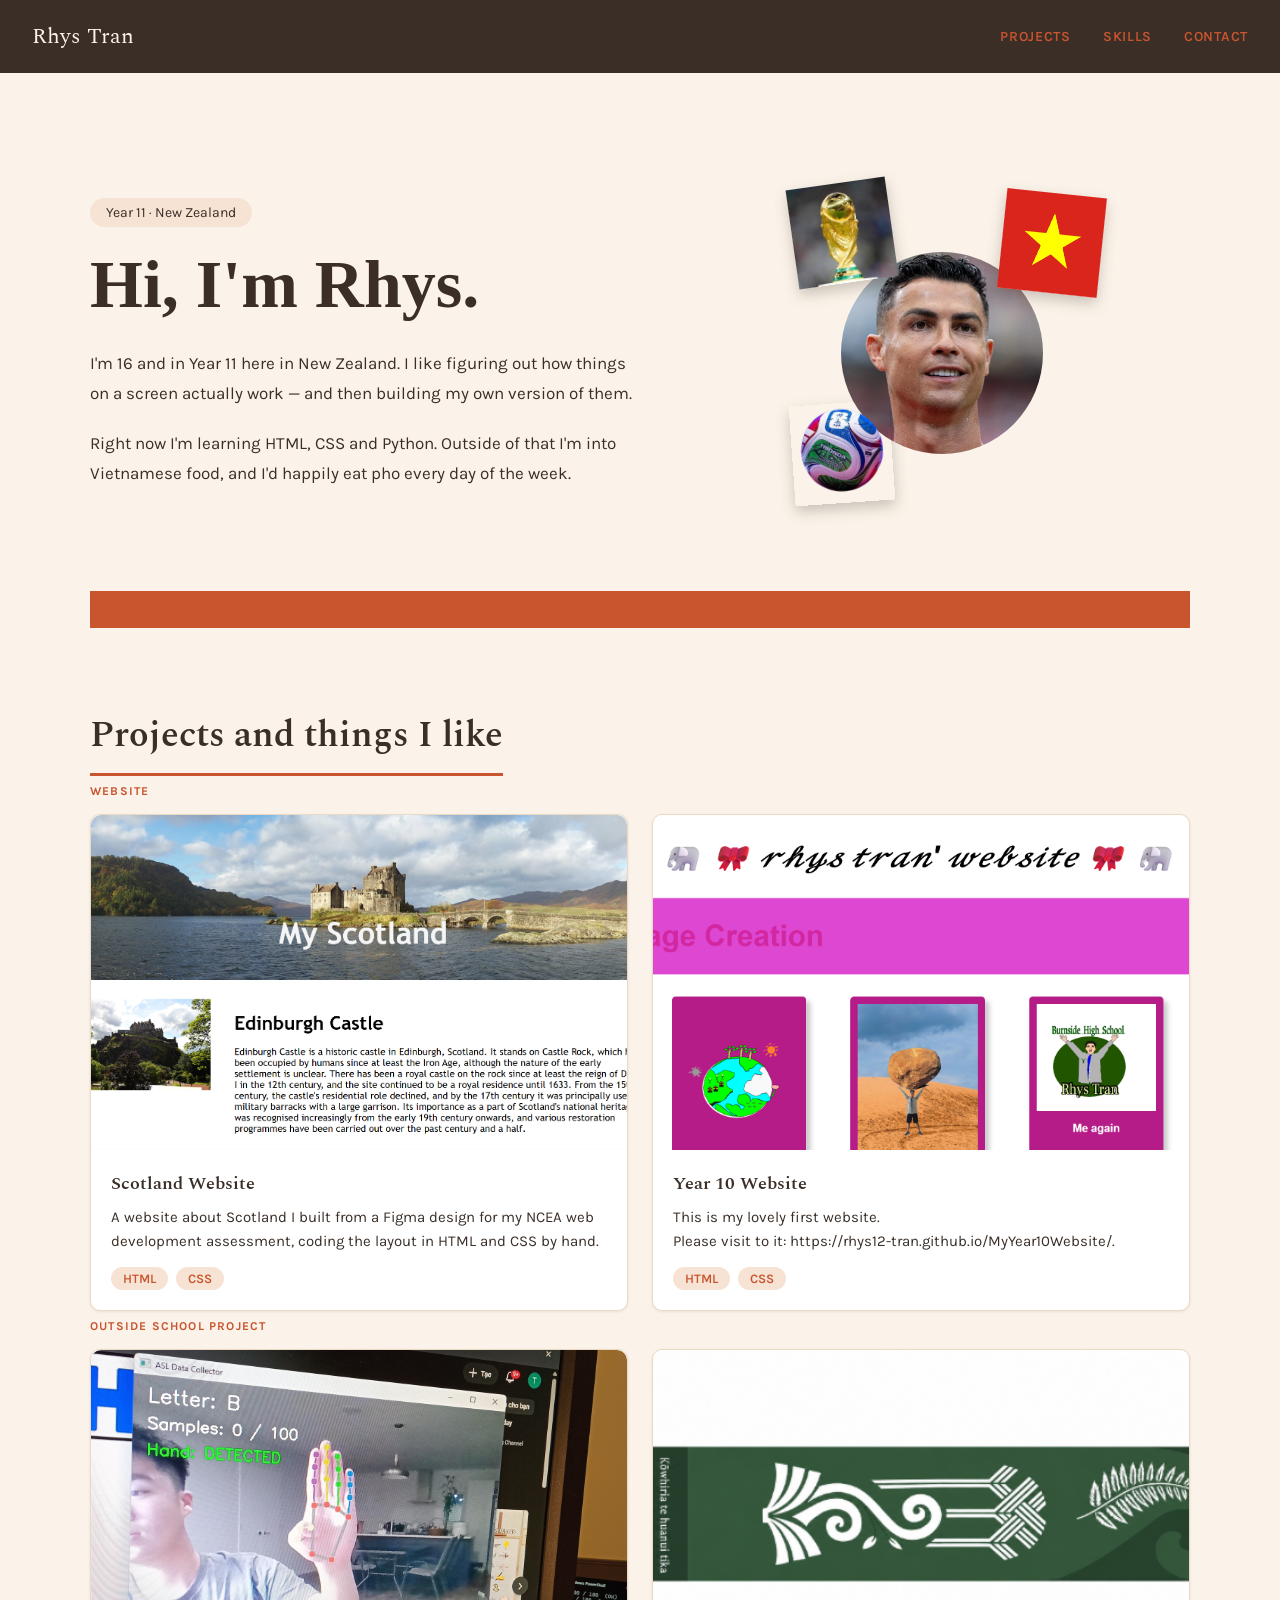
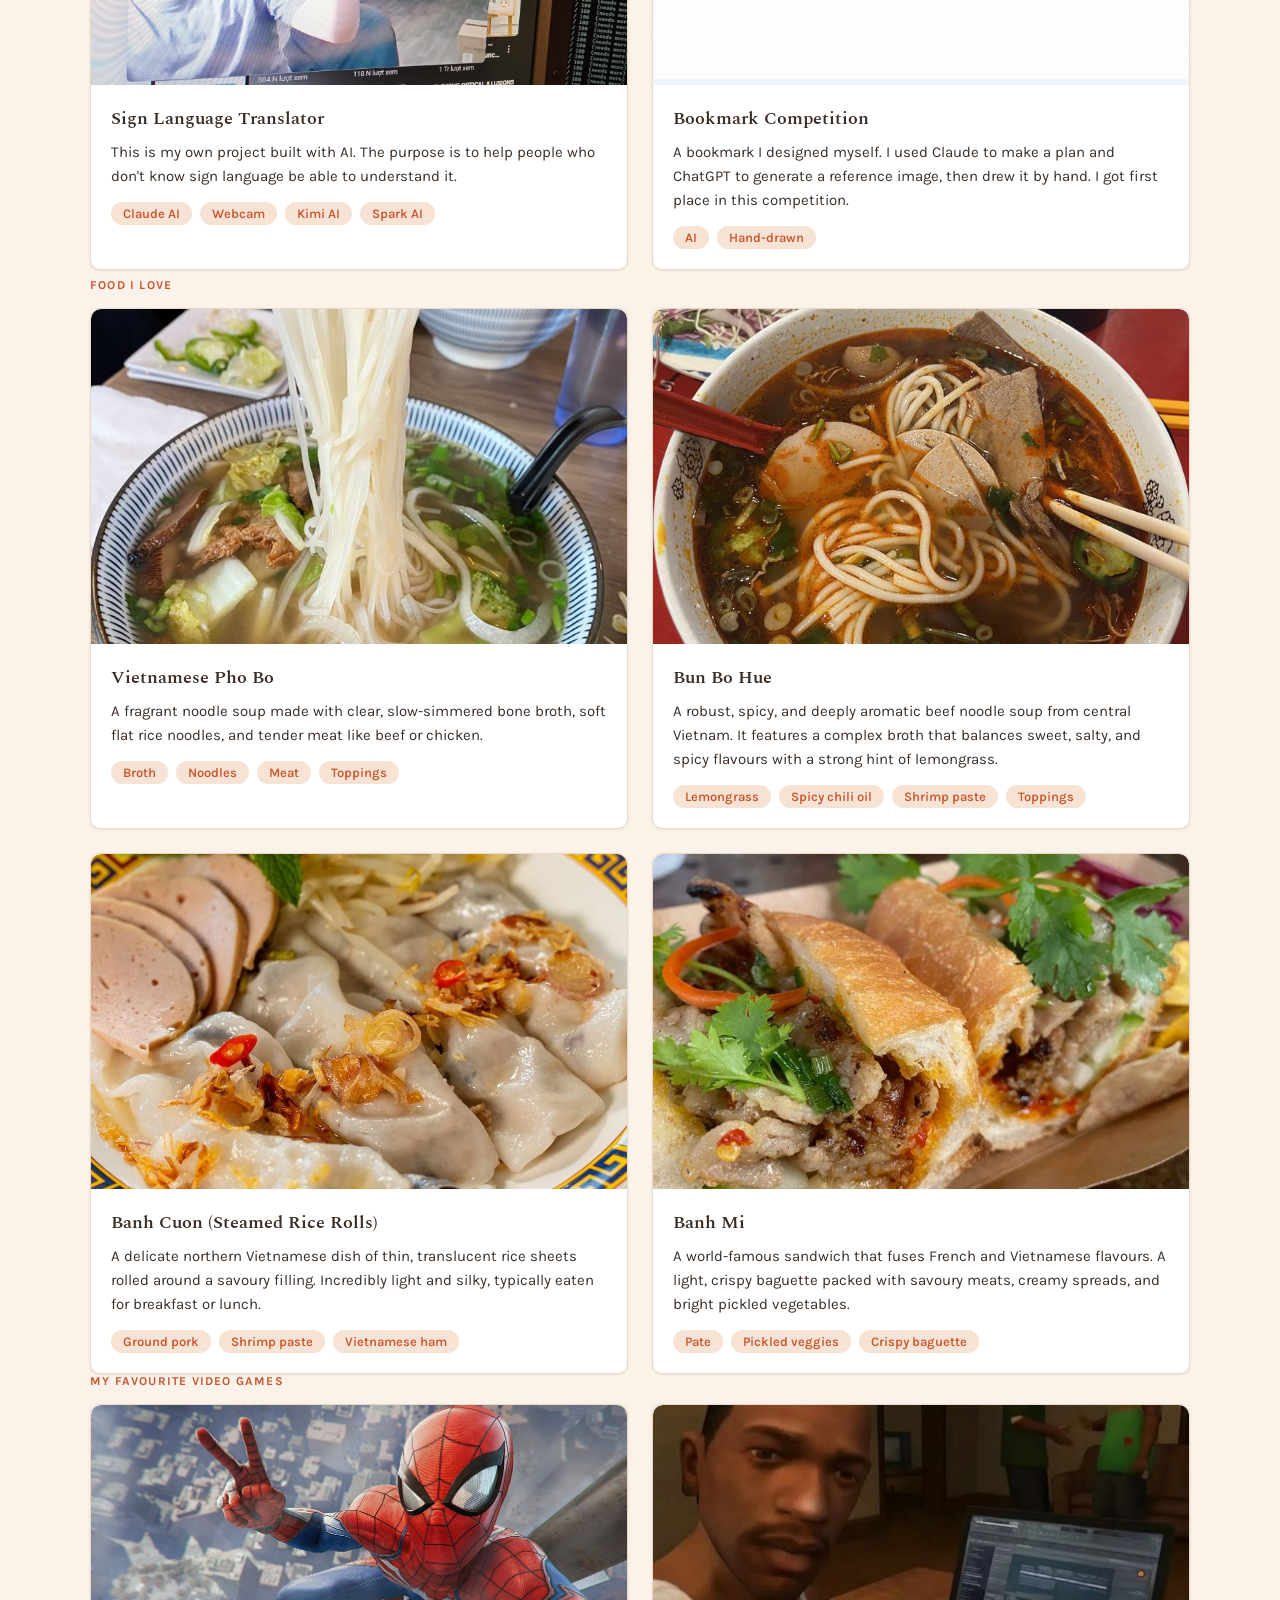
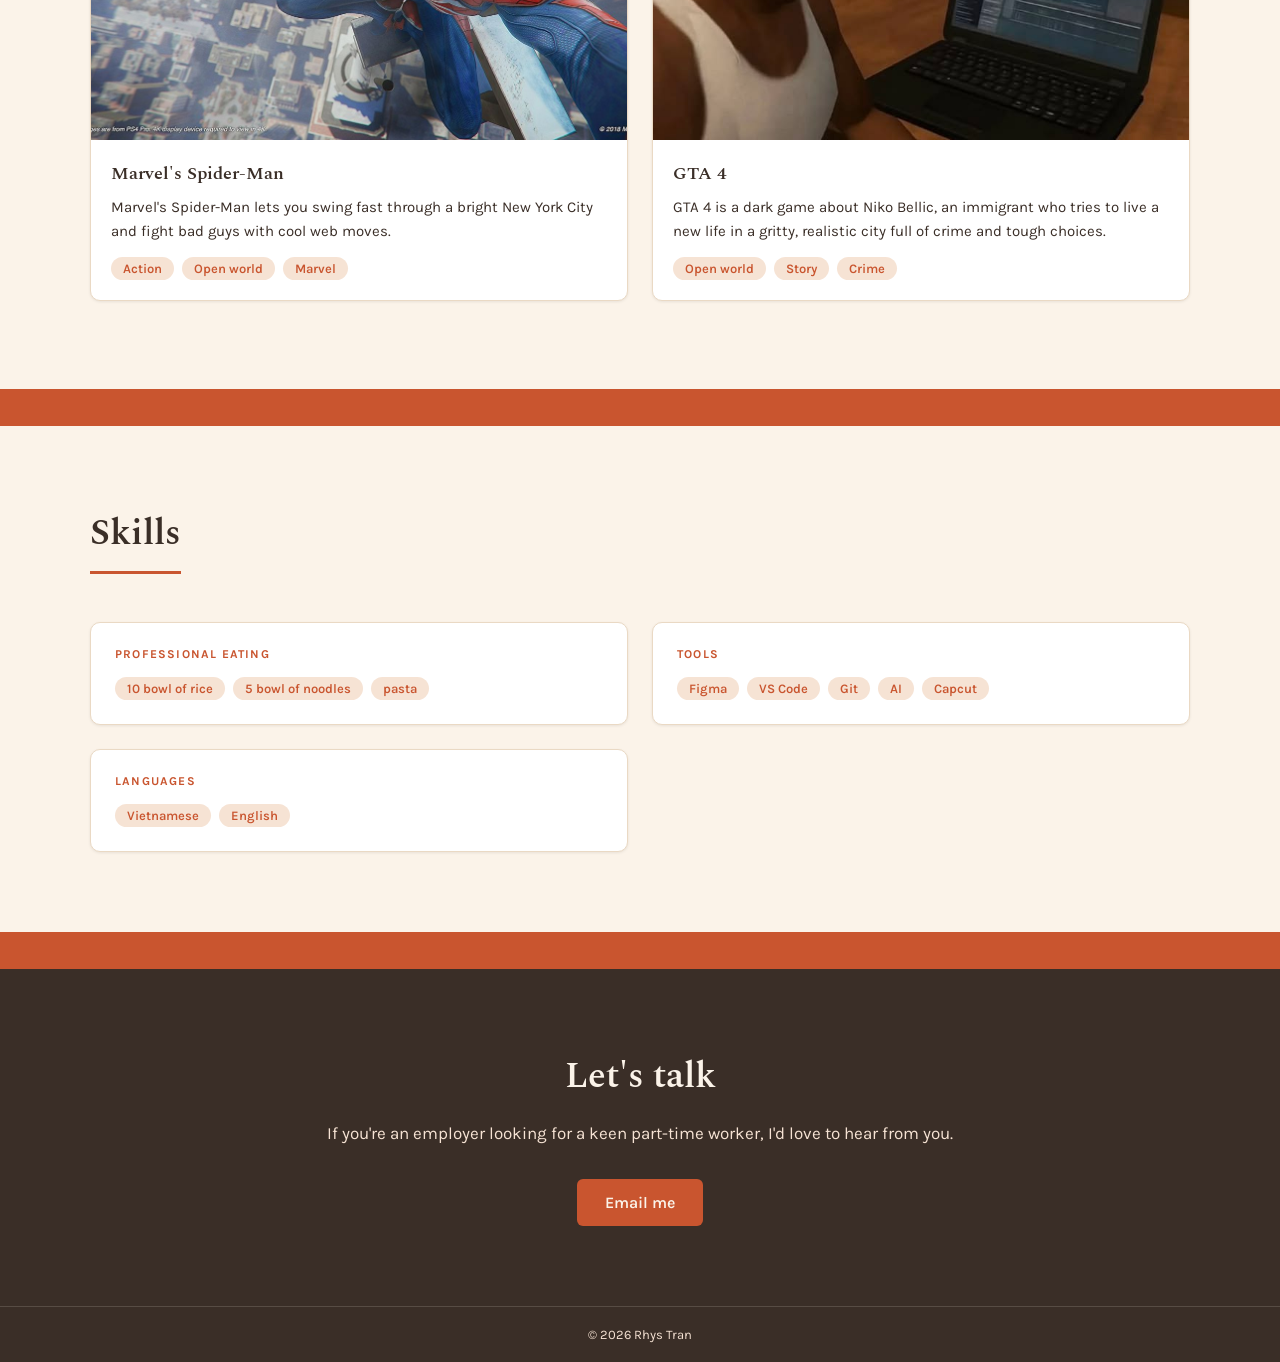
==== commit bd298460: "1" ====
--- a/index.html
+++ b/index.html
@@ -1,334 +1,334 @@
-<!DOCTYPE html>
-<html lang="en">
-<head>
-  <meta charset="UTF-8">
-  <meta name="viewport" content="width=device-width, initial-scale=1.0">
-  <title>Rhys Tran — Portfolio</title>
-
-  <link rel="preconnect" href="https://fonts.googleapis.com">
-  <link rel="preconnect" href="https://fonts.gstatic.com" crossorigin>
-  <link href="https://fonts.googleapis.com/css2?family=Spectral:wght@400;500;600;700&family=Karla:wght@400;500;600;700&display=swap" rel="stylesheet">
-
-  <link rel="stylesheet" href="style.css">
-</head>
-<body>
-
-  <!-- Nav bar -->
-  <nav class="nav">
-    <span class="nav__name">Rhys Tran</span>
-    <div class="nav__links">
-      <a href="#projects">Projects</a>
-      <a href="#skills">Skills</a>
-      <a href="#contact">Contact</a>
-    </div>
-  </nav>
-
-  <!-- Hero section -->
-  <section class="hero">
-    <div class="hero__inner">
-
-      <!-- Left column: text -->
-      <div class="hero__text">
-        <span class="badge">Year 11 &middot; New Zealand</span>
-
-        <h1 class="hero__heading">Hi, I'm Rhys.</h1>
-
-        <p>I'm 16 and in Year 11 here in New Zealand. I like figuring out how things on a screen actually work — and then building my own version of them.</p>
-
-        <p>Right now I'm learning HTML, CSS and Python. Outside of that I'm into Vietnamese food, and I'd happily eat pho every day of the week.</p>
-
-      
-      </div>
-
-      <!-- Right column: image cluster -->
-      <div class="hero__image">
-        <div class="image-cluster">
-          <!-- YOUR PROFILE PHOTO — replace images.jpg with your actual photo -->
-          <img class="profile-photo" src="image/images.jpg" alt="Rhys Tran">
-          <!-- STICKER 1 — replace images (1).jpg with your sticker image -->
-          <img class="sticker sticker--1" src="image/images (1).jpg" alt="">
-          <!-- STICKER 2 — replace images.png with your sticker image -->
-          <img class="sticker sticker--2" src="image/images.png" alt="">
-          <!-- STICKER 3 — replace images__1_-removebg-preview.png with your sticker image -->
-          <img class="sticker sticker--3" src="image/images__1_-removebg-preview.png" alt="">
-        </div>
-      </div>
-
-      <!-- Coral divider bar -->
-      <div class="divider"></div>
-    </div>
-  </section>
-
-  <!-- Projects section -->
-  <section class="projects" id="projects">
-    <div class="projects__inner">
-
-      <h2 class="section-heading">Projects and things I like</h2>
-
-      <!-- ============================================================
-           WEBSITE CARDS
-      ============================================================ -->
-      <p class="subsection-label">Website</p>
-      <div class="projects__featured">
-
-        <!-- Scotland Website -->
-        <div class="card card--featured">
-          <div class="card__image">
-            <img src="image/My Scotland.PNG" alt="Screenshot of Scotland Website">
-          </div>
-          <div class="card__body">
-            <h3 class="card__title">Scotland Website</h3>
-            <p class="card__desc">A website about Scotland I built from a Figma design for my NCEA web development assessment, coding the layout in HTML and CSS by hand.</p>
-            <div class="card__tags">
-              <span class="tag">HTML</span>
-              <span class="tag">CSS</span>
-            </div>
-          </div>
-        </div>
-
-        <!-- Year 10 Website -->
-        <div class="card card--featured">
-          <div class="card__image">
-            <img src="image/Year 10 web.PNG" alt="My year 10 website">
-          </div>
-          <div class="card__body">
-            <h3 class="card__title">Year 10 Website</h3>
-            <p class="card__desc">This is my lovely first website. <br> Please visit to it: https://rhys12-tran.github.io/MyYear10Website/.</p>
-            <div class="card__tags">
-              <span class="tag">HTML</span>
-              <span class="tag">CSS</span>
-            </div>
-          </div>
-        </div>
-
-      </div>
-
-      <!-- ============================================================
-           OUTSIDE SCHOOL CARDS
-      ============================================================ -->
-      <p class="subsection-label">Outside school project</p>
-      <div class="projects__featured">
-
-        <!-- Sign Language Translator -->
-        <div class="card card--featured">
-          <div class="card__image">
-            <img src="image/sign_languge.jpg" alt="Screenshot of Sign Language Translator">
-          </div>
-          <div class="card__body">
-            <h3 class="card__title">Sign Language Translator</h3>
-            <p class="card__desc">This is my own project built with AI. The purpose is to help people who don't know sign language be able to understand it.</p>
-            <div class="card__tags">
-              <span class="tag">Claude AI</span>
-              <span class="tag">Webcam</span>
-              <span class="tag">Kimi AI</span>
-              <span class="tag">Spark AI</span>
-            </div>
-          </div>
-        </div>
-
-        <!-- Bookmark Competition -->
-        <div class="card card--featured">
-          <div class="card__image">
-            <img src="image/bookmark.png" alt="Bookmark competition entry">
-          </div>
-          <div class="card__body">
-            <h3 class="card__title">Bookmark Competition</h3>
-            <p class="card__desc">A bookmark I designed myself. I used Claude to make a plan and ChatGPT to generate a reference image, then drew it by hand. I got first place in this competition.</p>
-            <div class="card__tags">
-              <span class="tag">AI</span>
-              <span class="tag">Hand-drawn</span>
-            </div>
-          </div>
-        </div>
-
-      </div>
-
-      <!-- ============================================================
-           FOOD CARDS
-      ============================================================ -->
-      <p class="subsection-label">Food I love</p>
-      <div class="projects__grid projects__grid--2col">
-
-        <!-- Pho Bo -->
-        <div class="card">
-          <div class="card__image">
-            <img src="image/pho.jpg" alt="Vietnamese Pho Bo">
-          </div>
-          <div class="card__body">
-            <h3 class="card__title">Vietnamese Pho Bo</h3>
-            <p class="card__desc">A fragrant noodle soup made with clear, slow-simmered bone broth, soft flat rice noodles, and tender meat like beef or chicken.</p>
-            <div class="card__tags">
-              <span class="tag">Broth</span>
-              <span class="tag">Noodles</span>
-              <span class="tag">Meat</span>
-              <span class="tag">Toppings</span>
-            </div>
-          </div>
-        </div>
-
-        <!-- Bun Bo Hue -->
-        <div class="card">
-          <div class="card__image">
-            <img src="image/bun bo.jpg" alt="Bun Bo Hue">
-          </div>
-          <div class="card__body">
-            <h3 class="card__title">Bun Bo Hue</h3>
-            <p class="card__desc">A robust, spicy, and deeply aromatic beef noodle soup from central Vietnam. It features a complex broth that balances sweet, salty, and spicy flavours with a strong hint of lemongrass.</p>
-            <div class="card__tags">
-              <span class="tag">Lemongrass</span>
-              <span class="tag">Spicy chili oil</span>
-              <span class="tag">Shrimp paste</span>
-              <span class="tag">Toppings</span>
-            </div>
-          </div>
-        </div>
-
-        <!-- Banh Cuon -->
-        <div class="card">
-          <div class="card__image">
-            <img src="image/banh cuon.jpg" alt="Banh Cuon steamed rice rolls">
-          </div>
-          <div class="card__body">
-            <h3 class="card__title">Banh Cuon (Steamed Rice Rolls)</h3>
-            <p class="card__desc">A delicate northern Vietnamese dish of thin, translucent rice sheets rolled around a savoury filling. Incredibly light and silky, typically eaten for breakfast or lunch.</p>
-            <div class="card__tags">
-              <span class="tag">Ground pork</span>
-              <span class="tag">Shrimp paste</span>
-              <span class="tag">Vietnamese ham</span>
-            </div>
-          </div>
-        </div>
-
-        <!-- Banh Mi -->
-        <div class="card">
-          <div class="card__image">
-            <img src="image/banh mi.jpg" alt="Banh Mi sandwich">
-          </div>
-          <div class="card__body">
-            <h3 class="card__title">Banh Mi</h3>
-            <p class="card__desc">A world-famous sandwich that fuses French and Vietnamese flavours. A light, crispy baguette packed with savoury meats, creamy spreads, and bright pickled vegetables.</p>
-            <div class="card__tags">
-              <span class="tag">Pate</span>
-              <span class="tag">Pickled veggies</span>
-              <span class="tag">Crispy baguette</span>
-            </div>
-          </div>
-        </div>
-
-      </div>
-
-      <!-- ============================================================
-           GAMES CARDS
-      ============================================================ -->
-      <p class="subsection-label">My favourite video games</p>
-      <div class="projects__featured">
-
-        <!-- Spider-Man -->
-        <div class="card card--featured">
-          <div class="card__image">
-            <img src="image/spiderman.jpg" alt="Marvel's Spider-Man">
-          </div>
-          <div class="card__body">
-            <h3 class="card__title">Marvel's Spider-Man</h3>
-            <p class="card__desc">Marvel's Spider-Man lets you swing fast through a bright New York City and fight bad guys with cool web moves.</p>
-            <div class="card__tags">
-              <span class="tag">Action</span>
-              <span class="tag">Open world</span>
-              <span class="tag">Marvel</span>
-            </div>
-          </div>
-        </div>
-
-        <!-- GTA 4 -->
-        <div class="card card--featured">
-          <div class="card__image">
-            <img src="image/GTA 4.jpg" alt="GTA 4">
-          </div>
-          <div class="card__body">
-            <h3 class="card__title">GTA 4</h3>
-            <p class="card__desc">GTA 4 is a dark game about Niko Bellic, an immigrant who tries to live a new life in a gritty, realistic city full of crime and tough choices.</p>
-            <div class="card__tags">
-              <span class="tag">Open world</span>
-              <span class="tag">Story</span>
-              <span class="tag">Crime</span>
-            </div>
-          </div>
-        </div>
-
-      </div>
-
-    </div>
-  </section>
-  <!-- Coral divider bar -->
-   <div class="divider"></div>
-  <!-- ============================================================
-       SKILLS SECTION
-  ============================================================ -->
-  <section class="skills" id="skills">
-    <div class="skills__inner">
-
-      <h2 class="section-heading">Skills</h2>
-
-      <div class="skills__grid">
-
-      <!-- Card 1: -->
-        <div class="skill-card">
-          <p class="subsection-label">Professional eating </p>
-          <div class="card__tags">
-            <span class="tag">10 bowl of rice </span>
-            <span class="tag">5 bowl of noodles</span>
-            <span class="tag">pasta</span>
-          </div>
-        </div> 
-
-        <!-- Card 3: Tools -->
-        <div class="skill-card">
-          <p class="subsection-label">Tools</p>
-          <div class="card__tags">
-            <span class="tag">Figma</span>
-            <span class="tag">VS Code</span>
-            <span class="tag">Git</span>
-            <span class="tag">AI</span>
-            <span class="tag">Capcut</span>
-          </div>
-        </div>
-
-        <!-- Card 4: Languages -->
-        <div class="skill-card">
-          <p class="subsection-label">Languages</p>
-          <div class="card__tags">
-            <span class="tag">Vietnamese</span>
-            <span class="tag">English</span>
-          </div>
-        </div>
-
-      </div>
-    </div>
-  </section>
-
-  <!-- Coral divider bar -->
-  <div class="divider"></div>
-
-  <!-- ============================================================
-       CONTACT SECTION
-       Full-width dark section, matches the nav bar colour.
-       Uses .btn-primary (already coral) so we don't need new button CSS.
-  ============================================================ -->
-  <section class="contact" id="contact">
-    <div class="contact__inner">
-      <h2 class="contact__heading">Let's talk</h2>
-      <p class="contact__text">If you're an employer looking for a keen part-time worker, I'd love to hear from you.</p>
-      <!-- YOUR EMAIL — replace rhys.tran@example.com with your real email before this goes live -->
-      <a class="btn-primary" href="mailto:24613@burnside.school.nz">Email me</a>
-    </div>
-  </section>
-
-  <!-- ============================================================
-       FOOTER
-  ============================================================ -->
-  <footer class="footer">
-    <p>&copy; 2026 Rhys Tran</p>
-  </footer>
-
-</body>
+<!DOCTYPE html>
+<html lang="en">
+<head>
+  <meta charset="UTF-8">
+  <meta name="viewport" content="width=device-width, initial-scale=1.0">
+  <title>Rhys Tran — Portfolio</title>
+
+  <link rel="preconnect" href="https://fonts.googleapis.com">
+  <link rel="preconnect" href="https://fonts.gstatic.com" crossorigin>
+  <link href="https://fonts.googleapis.com/css2?family=Spectral:wght@400;500;600;700&family=Karla:wght@400;500;600;700&display=swap" rel="stylesheet">
+
+  <link rel="stylesheet" href="style.css">
+</head>
+<body>
+
+  <!-- Nav bar -->
+  <nav class="nav">
+    <span class="nav__name">Rhys Tran</span>
+    <div class="nav__links">
+      <a href="#projects">Projects</a>
+      <a href="#skills">Skills</a>
+      <a href="#contact">Contact</a>
+    </div>
+  </nav>
+
+  <!-- Hero section -->
+  <section class="hero">
+    <div class="hero__inner">
+
+      <!-- Left column: text -->
+      <div class="hero__text">
+        <span class="badge">Year 11 &middot; New Zealand</span>
+
+        <h1 class="hero__heading">Hi, I'm Rhys.</h1>
+
+        <p>I'm 16 and in Year 11 here in New Zealand. I like figuring out how things on a screen actually work — and then building my own version of them.</p>
+
+        <p>Right now I'm learning HTML, CSS and Python. Outside of that I'm into Vietnamese food, and I'd happily eat pho every day of the week.</p>
+
+      
+      </div>
+
+      <!-- Right column: image cluster -->
+      <div class="hero__image">
+        <div class="image-cluster">
+          <!-- YOUR PROFILE PHOTO — replace images.jpg with your actual photo -->
+          <img class="profile-photo" src="image/images.jpg" alt="Rhys Tran">
+          <!-- STICKER 1 — replace images (1).jpg with your sticker image -->
+          <img class="sticker sticker--1" src="image/images (1).jpg" alt="">
+          <!-- STICKER 2 — replace images.png with your sticker image -->
+          <img class="sticker sticker--2" src="image/images.png" alt="">
+          <!-- STICKER 3 — replace images__1_-removebg-preview.png with your sticker image -->
+          <img class="sticker sticker--3" src="image/images__1_-removebg-preview.png" alt="">
+        </div>
+      </div>
+
+      <!-- Coral divider bar -->
+      <div class="divider"></div>
+    </div>
+  </section>
+
+  <!-- Projects section -->
+  <section class="projects" id="projects">
+    <div class="projects__inner">
+
+      <h2 class="section-heading">Projects and things I like</h2>
+
+      <!-- ============================================================
+           WEBSITE CARDS
+      ============================================================ -->
+      <p class="subsection-label">Website</p>
+      <div class="projects__featured">
+
+        <!-- Scotland Website -->
+        <div class="card card--featured">
+          <div class="card__image">
+            <img src="image/My Scotland.PNG" alt="Screenshot of Scotland Website">
+          </div>
+          <div class="card__body">
+            <h3 class="card__title">Scotland Website</h3>
+            <p class="card__desc">A website about Scotland I built from a Figma design for my NCEA web development assessment, coding the layout in HTML and CSS by hand.</p>
+            <div class="card__tags">
+              <span class="tag">HTML</span>
+              <span class="tag">CSS</span>
+            </div>
+          </div>
+        </div>
+
+        <!-- Year 10 Website -->
+        <div class="card card--featured">
+          <div class="card__image">
+            <img src="image/Year 10 web.PNG" alt="My year 10 website">
+          </div>
+          <div class="card__body">
+            <h3 class="card__title">Year 10 Website</h3>
+            <p class="card__desc">This is my lovely first website. <br> Please visit to it: https://rhys12-tran.github.io/MyYear10Website/.</p>
+            <div class="card__tags">
+              <span class="tag">HTML</span>
+              <span class="tag">CSS</span>
+            </div>
+          </div>
+        </div>
+
+      </div>
+
+      <!-- ============================================================
+           OUTSIDE SCHOOL CARDS
+      ============================================================ -->
+      <p class="subsection-label">Outside school project</p>
+      <div class="projects__featured">
+
+        <!-- Sign Language Translator -->
+        <div class="card card--featured">
+          <div class="card__image">
+            <img src="image/sign_languge.jpg" alt="Screenshot of Sign Language Translator">
+          </div>
+          <div class="card__body">
+            <h3 class="card__title">Sign Language Translator</h3>
+            <p class="card__desc">This is my own project built with AI. The purpose is to help people who don't know sign language be able to understand it.</p>
+            <div class="card__tags">
+              <span class="tag">Claude AI</span>
+              <span class="tag">Webcam</span>
+              <span class="tag">Kimi AI</span>
+              <span class="tag">Spark AI</span>
+            </div>
+          </div>
+        </div>
+
+        <!-- Bookmark Competition -->
+        <div class="card card--featured">
+          <div class="card__image">
+            <img src="image/bookmark.png" alt="Bookmark competition entry">
+          </div>
+          <div class="card__body">
+            <h3 class="card__title">Bookmark Competition</h3>
+            <p class="card__desc">A bookmark I designed myself. I used Claude to make a plan and ChatGPT to generate a reference image, then drew it by hand. I got first place in this competition.</p>
+            <div class="card__tags">
+              <span class="tag">AI</span>
+              <span class="tag">Hand-drawn</span>
+            </div>
+          </div>
+        </div>
+
+      </div>
+
+      <!-- ============================================================
+           FOOD CARDS
+      ============================================================ -->
+      <p class="subsection-label">Food I love</p>
+      <div class="projects__grid projects__grid--2col">
+
+        <!-- Pho Bo -->
+        <div class="card">
+          <div class="card__image">
+            <img src="image/pho.jpg" alt="Vietnamese Pho Bo">
+          </div>
+          <div class="card__body">
+            <h3 class="card__title">Vietnamese Pho Bo</h3>
+            <p class="card__desc">A fragrant noodle soup made with clear, slow-simmered bone broth, soft flat rice noodles, and tender meat like beef or chicken.</p>
+            <div class="card__tags">
+              <span class="tag">Broth</span>
+              <span class="tag">Noodles</span>
+              <span class="tag">Meat</span>
+              <span class="tag">Toppings</span>
+            </div>
+          </div>
+        </div>
+
+        <!-- Bun Bo Hue -->
+        <div class="card">
+          <div class="card__image">
+            <img src="image/bun bo.jpg" alt="Bun Bo Hue">
+          </div>
+          <div class="card__body">
+            <h3 class="card__title">Bun Bo Hue</h3>
+            <p class="card__desc">A robust, spicy, and deeply aromatic beef noodle soup from central Vietnam. It features a complex broth that balances sweet, salty, and spicy flavours with a strong hint of lemongrass.</p>
+            <div class="card__tags">
+              <span class="tag">Lemongrass</span>
+              <span class="tag">Spicy chili oil</span>
+              <span class="tag">Shrimp paste</span>
+              <span class="tag">Toppings</span>
+            </div>
+          </div>
+        </div>
+
+        <!-- Banh Cuon -->
+        <div class="card">
+          <div class="card__image">
+            <img src="image/banh cuon.jpg" alt="Banh Cuon steamed rice rolls">
+          </div>
+          <div class="card__body">
+            <h3 class="card__title">Banh Cuon (Steamed Rice Rolls)</h3>
+            <p class="card__desc">A delicate northern Vietnamese dish of thin, translucent rice sheets rolled around a savoury filling. Incredibly light and silky, typically eaten for breakfast or lunch.</p>
+            <div class="card__tags">
+              <span class="tag">Ground pork</span>
+              <span class="tag">Shrimp paste</span>
+              <span class="tag">Vietnamese ham</span>
+            </div>
+          </div>
+        </div>
+
+        <!-- Banh Mi -->
+        <div class="card">
+          <div class="card__image">
+            <img src="image/banh mi.jpg" alt="Banh Mi sandwich">
+          </div>
+          <div class="card__body">
+            <h3 class="card__title">Banh Mi</h3>
+            <p class="card__desc">A world-famous sandwich that fuses French and Vietnamese flavours. A light, crispy baguette packed with savoury meats, creamy spreads, and bright pickled vegetables.</p>
+            <div class="card__tags">
+              <span class="tag">Pate</span>
+              <span class="tag">Pickled veggies</span>
+              <span class="tag">Crispy baguette</span>
+            </div>
+          </div>
+        </div>
+
+      </div>
+
+      <!-- ============================================================
+           GAMES CARDS
+      ============================================================ -->
+      <p class="subsection-label">My favourite video games</p>
+      <div class="projects__featured">
+
+        <!-- Spider-Man -->
+        <div class="card card--featured">
+          <div class="card__image">
+            <img src="image/spiderman.jpg" alt="Marvel's Spider-Man">
+          </div>
+          <div class="card__body">
+            <h3 class="card__title">Marvel's Spider-Man</h3>
+            <p class="card__desc">Marvel's Spider-Man lets you swing fast through a bright New York City and fight bad guys with cool web moves.</p>
+            <div class="card__tags">
+              <span class="tag">Action</span>
+              <span class="tag">Open world</span>
+              <span class="tag">Marvel</span>
+            </div>
+          </div>
+        </div>
+
+        <!-- GTA 4 -->
+        <div class="card card--featured">
+          <div class="card__image">
+            <img src="image/GTA 4.jpg" alt="GTA 4">
+          </div>
+          <div class="card__body">
+            <h3 class="card__title">GTA 4</h3>
+            <p class="card__desc">GTA 4 is a dark game about Niko Bellic, an immigrant who tries to live a new life in a gritty, realistic city full of crime and tough choices.</p>
+            <div class="card__tags">
+              <span class="tag">Open world</span>
+              <span class="tag">Story</span>
+              <span class="tag">Crime</span>
+            </div>
+          </div>
+        </div>
+
+      </div>
+
+    </div>
+  </section>
+  <!-- Coral divider bar -->
+   <div class="divider"></div>
+  <!-- ============================================================
+       SKILLS SECTION
+  ============================================================ -->
+  <section class="skills" id="skills">
+    <div class="skills__inner">
+
+      <h2 class="section-heading">Skills</h2>
+
+      <div class="skills__grid">
+
+      <!-- Card 1: -->
+        <div class="skill-card">
+          <p class="subsection-label">Professional eating </p>
+          <div class="card__tags">
+            <span class="tag">10 bowl of rice </span>
+            <span class="tag">5 bowl of noodles</span>
+            <span class="tag">pasta</span>
+          </div>
+        </div> 
+
+        <!-- Card 3: Tools -->
+        <div class="skill-card">
+          <p class="subsection-label">Tools</p>
+          <div class="card__tags">
+            <span class="tag">Figma</span>
+            <span class="tag">VS Code</span>
+            <span class="tag">Git</span>
+            <span class="tag">AI</span>
+            <span class="tag">Capcut</span>
+          </div>
+        </div>
+
+        <!-- Card 4: Languages -->
+        <div class="skill-card">
+          <p class="subsection-label">Languages</p>
+          <div class="card__tags">
+            <span class="tag">Vietnamese</span>
+            <span class="tag">English</span>
+          </div>
+        </div>
+
+      </div>
+    </div>
+  </section>
+
+  <!-- Coral divider bar -->
+  <div class="divider"></div>
+
+  <!-- ============================================================
+       CONTACT SECTION
+       Full-width dark section, matches the nav bar colour.
+       Uses .btn-primary (already coral) so we don't need new button CSS.
+  ============================================================ -->
+  <section class="contact" id="contact">
+    <div class="contact__inner">
+      <h2 class="contact__heading">Let's talk</h2>
+      <p class="contact__text">If you're an employer looking for a keen part-time worker, I'd love to hear from you.</p>
+      <!-- YOUR EMAIL — replace rhys.tran@example.com with your real email before this goes live -->
+      <a class="btn-primary" href="mailto:24613@burnside.school.nz">Email me</a>
+    </div>
+  </section>
+
+  <!-- ============================================================
+       FOOTER
+  ============================================================ -->
+  <footer class="footer">
+    <p>&copy; 2026 Rhys Tran</p>
+  </footer>
+
+</body>
 </html>
--- a/style.css
+++ b/style.css
@@ -1,493 +1,493 @@
-/* ---------- Base ---------- */
-* {
-  box-sizing: border-box;
-}
-
-body {
-  margin: 0;
-  font-family: 'Karla', sans-serif;
-  color: #3A2E27;
-  background-color: #FBF3E9;
-}
-
-/* ---------- Nav bar ---------- */
-.nav {
-  position: sticky;
-  top: 0;
-  z-index: 10;
-  width: 100%;
-  background-color: #3A2E27;
-  padding: 20px 32px;
-  display: flex;
-  align-items: center;
-  justify-content: space-between;
-}
-
-.nav__name {
-  font-family: 'Spectral', serif;
-  font-size: 22px;
-  color: #FBF3E9;
-}
-
-.nav__links {
-  display: flex;
-  gap: 32px;
-}
-
-.nav__links a {
-  color: #C9552F;
-  font-family: 'Karla', sans-serif;
-  font-size: 14px;
-  font-weight: 600;
-  letter-spacing: 0.05em;
-  text-transform: uppercase;
-  text-decoration: none;
-}
-
-.nav__links a:hover {
-  text-decoration: underline;
-}
-
-/* ---------- Hero section ---------- */
-.hero {
-  padding: 90px 32px 0;
-}
-
-.hero__inner {
-  max-width: 1100px;
-  margin: 0 auto;
-  display: flex;
-  flex-wrap: wrap;
-  align-items: center;
-  gap: 48px;
-}
-
-/* Left column */
-.hero__text {
-  flex: 1 1 420px;
-}
-
-.badge {
-  display: inline-block;
-  background-color: #F6E3D4;
-  color: #3A2E27;
-  border-radius: 999px;
-  padding: 6px 16px;
-  font-size: 14px;
-  margin-bottom: 20px;
-}
-
-.hero__heading {
-  font-family: 'Spectral', serif;
-  font-size: 68px;
-  font-weight: 700;
-  color: #3A2E27;
-  line-height: 1.1;
-  margin: 0 0 28px 0;
-}
-
-.hero__text p {
-  font-size: 17px;
-  line-height: 1.75;
-  margin: 0 0 20px 0;
-  color: #3A2E27;
-}
-
-/* CTA buttons */
-.hero__actions {
-  display: flex;
-  gap: 16px;
-  margin-top: 36px;
-  flex-wrap: wrap;
-}
-
-.btn-primary {
-  display: inline-block;
-  background-color: #C9552F;
-  color: #FBF3E9;
-  padding: 14px 28px;
-  border-radius: 6px;
-  text-decoration: none;
-  font-family: 'Karla', sans-serif;
-  font-size: 16px;
-  font-weight: 600;
-  transition: opacity 0.2s;
-}
-
-.btn-primary:hover {
-  opacity: 0.85;
-}
-
-.btn-secondary {
-  display: inline-block;
-  border: 2px solid #C9552F;
-  color: #C9552F;
-  padding: 12px 28px;
-  border-radius: 6px;
-  text-decoration: none;
-  font-family: 'Karla', sans-serif;
-  font-size: 16px;
-  font-weight: 600;
-  transition: background-color 0.2s, color 0.2s;
-}
-
-.btn-secondary:hover {
-  background-color: #C9552F;
-  color: #FBF3E9;
-}
-
-/* Right column */
-.hero__image {
-  flex: 1 1 360px;
-  display: flex;
-  justify-content: center;
-}
-
-.image-cluster {
-  position: relative;
-  width: 380px;
-  height: 380px;
-}
-
-.profile-photo {
-  width: 210px;
-  height: 210px;
-  border-radius: 50%;
-  border: 4px solid #FBF3E9;
-  object-fit: cover;
-  position: absolute;
-  top: 50%;
-  left: 50%;
-  transform: translate(-50%, -50%);
-}
-
-.sticker {
-  width: 100px;
-  height: 100px;
-  object-fit: cover;
-  box-shadow: 0 6px 14px rgba(58, 46, 39, 0.25);
-  position: absolute;
-}
-
-.sticker--1 {
-  top: 20px;
-  left: 40px;
-  transform: rotate(-8deg);
-}
-
-.sticker--2 {
-  top: 30px;
-  right: 30px;
-  transform: rotate(6deg);
-}
-
-.sticker--3 {
-  bottom: 40px;
-  left: 40px;
-  transform: rotate(-4deg);
-}
-
-/* ---------- Coral divider ---------- */
-.divider {
-  display: block;
-  width: 100%;
-  height: 37px;
-  background-color: #C9552F;
-  margin: 0;
-  padding: 0;
-}
-
-/* ---------- Mobile ---------- */
-@media (max-width: 768px) {
-  .nav {
-    padding: 16px 20px;
-  }
-
-  .nav__links {
-    gap: 20px;
-  }
-
-  .hero {
-    padding: 56px 20px;
-  }
-
-  .hero__inner {
-    flex-direction: column;
-    text-align: center;
-  }
-
-  .hero__heading {
-    font-size: 40px;
-  }
-
-  .hero__actions {
-    justify-content: center;
-  }
-
-  .hero__image {
-    justify-content: center;
-  }
-
-  .image-cluster {
-    width: 320px;
-    height: 320px;
-  }
-
-  .profile-photo {
-    width: 140px;
-    height: 140px;
-    position: absolute;
-    transform: translate(-50%, -50%);
-  }
-
-  .sticker {
-    display: none;
-  }
-}
-
-/* ---------- Projects section ---------- */
-.projects {
-  padding: 80px 32px;
-  scroll-margin-top: 88px;
-}
-
-.projects__inner {
-  max-width: 1100px;
-  margin: 0 auto;
-}
-
-.section-heading {
-  font-family: 'Spectral', serif;
-  font-size: 36px;
-  font-weight: 600;
-  color: #3A2E27;
-  margin: 0 0 8px 0;
-  padding-bottom: 10px;
-  border-bottom: 3px solid #C9552F;
-  display: inline-block;
-}
-
-.subsection-label {
-  font-family: 'Karla', sans-serif;
-  font-size: 12px;
-  font-weight: 700;
-  color: #C9552F;
-  letter-spacing: 0.1em;
-  text-transform: uppercase;
-  margin: 0 0 16px 0; /* no top margin — parent handles spacing */
-}
-
-.projects__featured {
-  display: grid;
-  grid-template-columns: 1fr 1fr;
-  gap: 24px;
-  margin-bottom: 8px;
-}
-
-/* Grids */
-.projects__grid {
-  display: grid;
-  gap: 24px;
-}
-
-.projects__grid--2col {
-  grid-template-columns: 1fr 1fr;
-}
-
-.projects__grid--3col {
-  grid-template-columns: 1fr 1fr 1fr;
-}
-
-/* ---------- Cards ---------- */
-.card {
-  background: #ffffff;
-  border: 1px solid #EAD9C4;
-  border-radius: 10px;
-  box-shadow: 0 1px 3px rgba(0, 0, 0, 0.08);
-  overflow: hidden;
-}
-
-.card__image {
-  width: 100%;
-  aspect-ratio: 16 / 10;
-  overflow: hidden;
-  border-radius: 10px 10px 0 0;
-  min-height: 0;
-}
-
-.card__image img {
-  width: 100%;
-  height: 100%;
-  object-fit: cover;
-  display: block;
-}
-
-.card__initials {
-  font-family: 'Spectral', serif;
-  font-size: 48px;
-  font-weight: 600;
-  color: #FBF3E9;
-}
-
-.card__placeholder-icon {
-  font-size: 28px;
-  opacity: 0.4;
-  color: #3A2E27;
-}
-
-.card__body {
-  padding: 20px;
-}
-
-.card__title {
-  font-family: 'Spectral', serif;
-  font-size: 18px;
-  font-weight: 600;
-  color: #3A2E27;
-  margin: 0 0 8px 0;
-}
-
-.card__desc {
-  font-size: 15px;
-  line-height: 1.6;
-  color: #3A2E27;
-  margin: 0 0 14px 0;
-}
-
-/* Tag pills */
-.card__tags {
-  display: flex;
-  flex-wrap: wrap;
-  gap: 8px;
-}
-
-.tag {
-  display: inline-block;
-  background-color: #F6E3D4;
-  color: #C9552F;
-  border-radius: 999px;
-  padding: 4px 12px;
-  font-size: 13px;
-  font-weight: 600;
-  font-family: 'Karla', sans-serif;
-}
-
-.card--small .card__body {
-  padding: 20px;
-}
-
-/* ---------- Projects mobile ---------- */
-@media (max-width: 768px) {
-  .projects {
-    padding: 56px 20px;
-  }
-
-  .projects__featured {
-    grid-template-columns: 1fr;
-  }
-
-  .projects__grid--2col {
-    grid-template-columns: 1fr;
-  }
-
-  .projects__grid--3col {
-    grid-template-columns: 1fr 1fr;
-  }
-}
-
-/* ---------- Skills section ---------- */
-.skills {
-  padding: 80px 32px;
-  scroll-margin-top: 88px;
-}
-
-.skills__inner {
-  max-width: 1100px;
-  margin: 0 auto;
-}
-
-/* The 2x2 grid */
-.skills__grid {
-  display: grid;
-  grid-template-columns: 1fr 1fr;
-  gap: 24px;
-  margin-top: 40px;
-}
-
-/* Each skill card — styled from scratch, not using .card,
-   so nothing can override the grid sizing */
-.skill-card {
-  background: #ffffff;
-  border: 1px solid #EAD9C4;
-  border-radius: 10px;
-  box-shadow: 0 1px 3px rgba(0, 0, 0, 0.08);
-  padding: 24px;
-}
-
-/* ---------- Skills mobile ---------- */
-@media (max-width: 768px) {
-  .skills {
-    padding: 56px 20px;
-  }
-
-  .skills__grid {
-    grid-template-columns: 1fr;
-  }
-}
-
-/* ---------- Contact section ---------- */
-/* Full-width dark section — same colour as the nav bar.
-   scroll-margin-top matches every other section so the sticky nav
-   never covers the "Let's talk" heading when you jump here from a link. */
-.contact {
-  background-color: #3A2E27;
-  padding: 80px 32px;
-  text-align: center;
-  scroll-margin-top: 88px;
-}
-
-/* Same max-width + auto-margin centering trick as .projects__inner
-   and .skills__inner — keeps the content readable on wide screens
-   without needing to touch the section's own full-width background. */
-.contact__inner {
-  max-width: 700px;
-  margin: 0 auto;
-}
-
-.contact__heading {
-  font-family: 'Spectral', serif;
-  font-size: 36px;
-  font-weight: 600;
-  color: #FBF3E9;
-  margin: 0 0 16px 0;
-}
-
-.contact__text {
-  font-size: 17px;
-  line-height: 1.6;
-  color: #F6E3D4;
-  margin: 0 0 32px 0;
-}
-
-/* ---------- Contact mobile ---------- */
-@media (max-width: 768px) {
-  .contact {
-    padding: 56px 20px;
-  }
-}
-
-/* ---------- Footer ---------- */
-/* Slightly darker strip below Contact, matches the screenshot's
-   thin divider line between the two. */
-.footer {
-  background-color: #3A2E27;
-  border-top: 1px solid rgba(251, 243, 233, 0.15);
-  padding: 20px 32px;
-  text-align: center;
-}
-
-.footer p {
-  margin: 0;
-  font-size: 13px;
-  color: #F6E3D4;
+/* ---------- Base ---------- */
+* {
+  box-sizing: border-box;
+}
+
+body {
+  margin: 0;
+  font-family: 'Karla', sans-serif;
+  color: #3A2E27;
+  background-color: #FBF3E9;
+}
+
+/* ---------- Nav bar ---------- */
+.nav {
+  position: sticky;
+  top: 0;
+  z-index: 10;
+  width: 100%;
+  background-color: #3A2E27;
+  padding: 20px 32px;
+  display: flex;
+  align-items: center;
+  justify-content: space-between;
+}
+
+.nav__name {
+  font-family: 'Spectral', serif;
+  font-size: 22px;
+  color: #FBF3E9;
+}
+
+.nav__links {
+  display: flex;
+  gap: 32px;
+}
+
+.nav__links a {
+  color: #C9552F;
+  font-family: 'Karla', sans-serif;
+  font-size: 14px;
+  font-weight: 600;
+  letter-spacing: 0.05em;
+  text-transform: uppercase;
+  text-decoration: none;
+}
+
+.nav__links a:hover {
+  text-decoration: underline;
+}
+
+/* ---------- Hero section ---------- */
+.hero {
+  padding: 90px 32px 0;
+}
+
+.hero__inner {
+  max-width: 1100px;
+  margin: 0 auto;
+  display: flex;
+  flex-wrap: wrap;
+  align-items: center;
+  gap: 48px;
+}
+
+/* Left column */
+.hero__text {
+  flex: 1 1 420px;
+}
+
+.badge {
+  display: inline-block;
+  background-color: #F6E3D4;
+  color: #3A2E27;
+  border-radius: 999px;
+  padding: 6px 16px;
+  font-size: 14px;
+  margin-bottom: 20px;
+}
+
+.hero__heading {
+  font-family: 'Spectral', serif;
+  font-size: 68px;
+  font-weight: 700;
+  color: #3A2E27;
+  line-height: 1.1;
+  margin: 0 0 28px 0;
+}
+
+.hero__text p {
+  font-size: 17px;
+  line-height: 1.75;
+  margin: 0 0 20px 0;
+  color: #3A2E27;
+}
+
+/* CTA buttons */
+.hero__actions {
+  display: flex;
+  gap: 16px;
+  margin-top: 36px;
+  flex-wrap: wrap;
+}
+
+.btn-primary {
+  display: inline-block;
+  background-color: #C9552F;
+  color: #FBF3E9;
+  padding: 14px 28px;
+  border-radius: 6px;
+  text-decoration: none;
+  font-family: 'Karla', sans-serif;
+  font-size: 16px;
+  font-weight: 600;
+  transition: opacity 0.2s;
+}
+
+.btn-primary:hover {
+  opacity: 0.85;
+}
+
+.btn-secondary {
+  display: inline-block;
+  border: 2px solid #C9552F;
+  color: #C9552F;
+  padding: 12px 28px;
+  border-radius: 6px;
+  text-decoration: none;
+  font-family: 'Karla', sans-serif;
+  font-size: 16px;
+  font-weight: 600;
+  transition: background-color 0.2s, color 0.2s;
+}
+
+.btn-secondary:hover {
+  background-color: #C9552F;
+  color: #FBF3E9;
+}
+
+/* Right column */
+.hero__image {
+  flex: 1 1 360px;
+  display: flex;
+  justify-content: center;
+}
+
+.image-cluster {
+  position: relative;
+  width: 380px;
+  height: 380px;
+}
+
+.profile-photo {
+  width: 210px;
+  height: 210px;
+  border-radius: 50%;
+  border: 4px solid #FBF3E9;
+  object-fit: cover;
+  position: absolute;
+  top: 50%;
+  left: 50%;
+  transform: translate(-50%, -50%);
+}
+
+.sticker {
+  width: 100px;
+  height: 100px;
+  object-fit: cover;
+  box-shadow: 0 6px 14px rgba(58, 46, 39, 0.25);
+  position: absolute;
+}
+
+.sticker--1 {
+  top: 20px;
+  left: 40px;
+  transform: rotate(-8deg);
+}
+
+.sticker--2 {
+  top: 30px;
+  right: 30px;
+  transform: rotate(6deg);
+}
+
+.sticker--3 {
+  bottom: 40px;
+  left: 40px;
+  transform: rotate(-4deg);
+}
+
+/* ---------- Coral divider ---------- */
+.divider {
+  display: block;
+  width: 100%;
+  height: 37px;
+  background-color: #C9552F;
+  margin: 0;
+  padding: 0;
+}
+
+/* ---------- Mobile ---------- */
+@media (max-width: 768px) {
+  .nav {
+    padding: 16px 20px;
+  }
+
+  .nav__links {
+    gap: 20px;
+  }
+
+  .hero {
+    padding: 56px 20px;
+  }
+
+  .hero__inner {
+    flex-direction: column;
+    text-align: center;
+  }
+
+  .hero__heading {
+    font-size: 40px;
+  }
+
+  .hero__actions {
+    justify-content: center;
+  }
+
+  .hero__image {
+    justify-content: center;
+  }
+
+  .image-cluster {
+    width: 320px;
+    height: 320px;
+  }
+
+  .profile-photo {
+    width: 140px;
+    height: 140px;
+    position: absolute;
+    transform: translate(-50%, -50%);
+  }
+
+  .sticker {
+    display: none;
+  }
+}
+
+/* ---------- Projects section ---------- */
+.projects {
+  padding: 80px 32px;
+  scroll-margin-top: 88px;
+}
+
+.projects__inner {
+  max-width: 1100px;
+  margin: 0 auto;
+}
+
+.section-heading {
+  font-family: 'Spectral', serif;
+  font-size: 36px;
+  font-weight: 600;
+  color: #3A2E27;
+  margin: 0 0 8px 0;
+  padding-bottom: 10px;
+  border-bottom: 3px solid #C9552F;
+  display: inline-block;
+}
+
+.subsection-label {
+  font-family: 'Karla', sans-serif;
+  font-size: 12px;
+  font-weight: 700;
+  color: #C9552F;
+  letter-spacing: 0.1em;
+  text-transform: uppercase;
+  margin: 0 0 16px 0; /* no top margin — parent handles spacing */
+}
+
+.projects__featured {
+  display: grid;
+  grid-template-columns: 1fr 1fr;
+  gap: 24px;
+  margin-bottom: 8px;
+}
+
+/* Grids */
+.projects__grid {
+  display: grid;
+  gap: 24px;
+}
+
+.projects__grid--2col {
+  grid-template-columns: 1fr 1fr;
+}
+
+.projects__grid--3col {
+  grid-template-columns: 1fr 1fr 1fr;
+}
+
+/* ---------- Cards ---------- */
+.card {
+  background: #ffffff;
+  border: 1px solid #EAD9C4;
+  border-radius: 10px;
+  box-shadow: 0 1px 3px rgba(0, 0, 0, 0.08);
+  overflow: hidden;
+}
+
+.card__image {
+  width: 100%;
+  aspect-ratio: 16 / 10;
+  overflow: hidden;
+  border-radius: 10px 10px 0 0;
+  min-height: 0;
+}
+
+.card__image img {
+  width: 100%;
+  height: 100%;
+  object-fit: cover;
+  display: block;
+}
+
+.card__initials {
+  font-family: 'Spectral', serif;
+  font-size: 48px;
+  font-weight: 600;
+  color: #FBF3E9;
+}
+
+.card__placeholder-icon {
+  font-size: 28px;
+  opacity: 0.4;
+  color: #3A2E27;
+}
+
+.card__body {
+  padding: 20px;
+}
+
+.card__title {
+  font-family: 'Spectral', serif;
+  font-size: 18px;
+  font-weight: 600;
+  color: #3A2E27;
+  margin: 0 0 8px 0;
+}
+
+.card__desc {
+  font-size: 15px;
+  line-height: 1.6;
+  color: #3A2E27;
+  margin: 0 0 14px 0;
+}
+
+/* Tag pills */
+.card__tags {
+  display: flex;
+  flex-wrap: wrap;
+  gap: 8px;
+}
+
+.tag {
+  display: inline-block;
+  background-color: #F6E3D4;
+  color: #C9552F;
+  border-radius: 999px;
+  padding: 4px 12px;
+  font-size: 13px;
+  font-weight: 600;
+  font-family: 'Karla', sans-serif;
+}
+
+.card--small .card__body {
+  padding: 20px;
+}
+
+/* ---------- Projects mobile ---------- */
+@media (max-width: 768px) {
+  .projects {
+    padding: 56px 20px;
+  }
+
+  .projects__featured {
+    grid-template-columns: 1fr;
+  }
+
+  .projects__grid--2col {
+    grid-template-columns: 1fr;
+  }
+
+  .projects__grid--3col {
+    grid-template-columns: 1fr 1fr;
+  }
+}
+
+/* ---------- Skills section ---------- */
+.skills {
+  padding: 80px 32px;
+  scroll-margin-top: 88px;
+}
+
+.skills__inner {
+  max-width: 1100px;
+  margin: 0 auto;
+}
+
+/* The 2x2 grid */
+.skills__grid {
+  display: grid;
+  grid-template-columns: 1fr 1fr;
+  gap: 24px;
+  margin-top: 40px;
+}
+
+/* Each skill card — styled from scratch, not using .card,
+   so nothing can override the grid sizing */
+.skill-card {
+  background: #ffffff;
+  border: 1px solid #EAD9C4;
+  border-radius: 10px;
+  box-shadow: 0 1px 3px rgba(0, 0, 0, 0.08);
+  padding: 24px;
+}
+
+/* ---------- Skills mobile ---------- */
+@media (max-width: 768px) {
+  .skills {
+    padding: 56px 20px;
+  }
+
+  .skills__grid {
+    grid-template-columns: 1fr;
+  }
+}
+
+/* ---------- Contact section ---------- */
+/* Full-width dark section — same colour as the nav bar.
+   scroll-margin-top matches every other section so the sticky nav
+   never covers the "Let's talk" heading when you jump here from a link. */
+.contact {
+  background-color: #3A2E27;
+  padding: 80px 32px;
+  text-align: center;
+  scroll-margin-top: 88px;
+}
+
+/* Same max-width + auto-margin centering trick as .projects__inner
+   and .skills__inner — keeps the content readable on wide screens
+   without needing to touch the section's own full-width background. */
+.contact__inner {
+  max-width: 700px;
+  margin: 0 auto;
+}
+
+.contact__heading {
+  font-family: 'Spectral', serif;
+  font-size: 36px;
+  font-weight: 600;
+  color: #FBF3E9;
+  margin: 0 0 16px 0;
+}
+
+.contact__text {
+  font-size: 17px;
+  line-height: 1.6;
+  color: #F6E3D4;
+  margin: 0 0 32px 0;
+}
+
+/* ---------- Contact mobile ---------- */
+@media (max-width: 768px) {
+  .contact {
+    padding: 56px 20px;
+  }
+}
+
+/* ---------- Footer ---------- */
+/* Slightly darker strip below Contact, matches the screenshot's
+   thin divider line between the two. */
+.footer {
+  background-color: #3A2E27;
+  border-top: 1px solid rgba(251, 243, 233, 0.15);
+  padding: 20px 32px;
+  text-align: center;
+}
+
+.footer p {
+  margin: 0;
+  font-size: 13px;
+  color: #F6E3D4;
 }
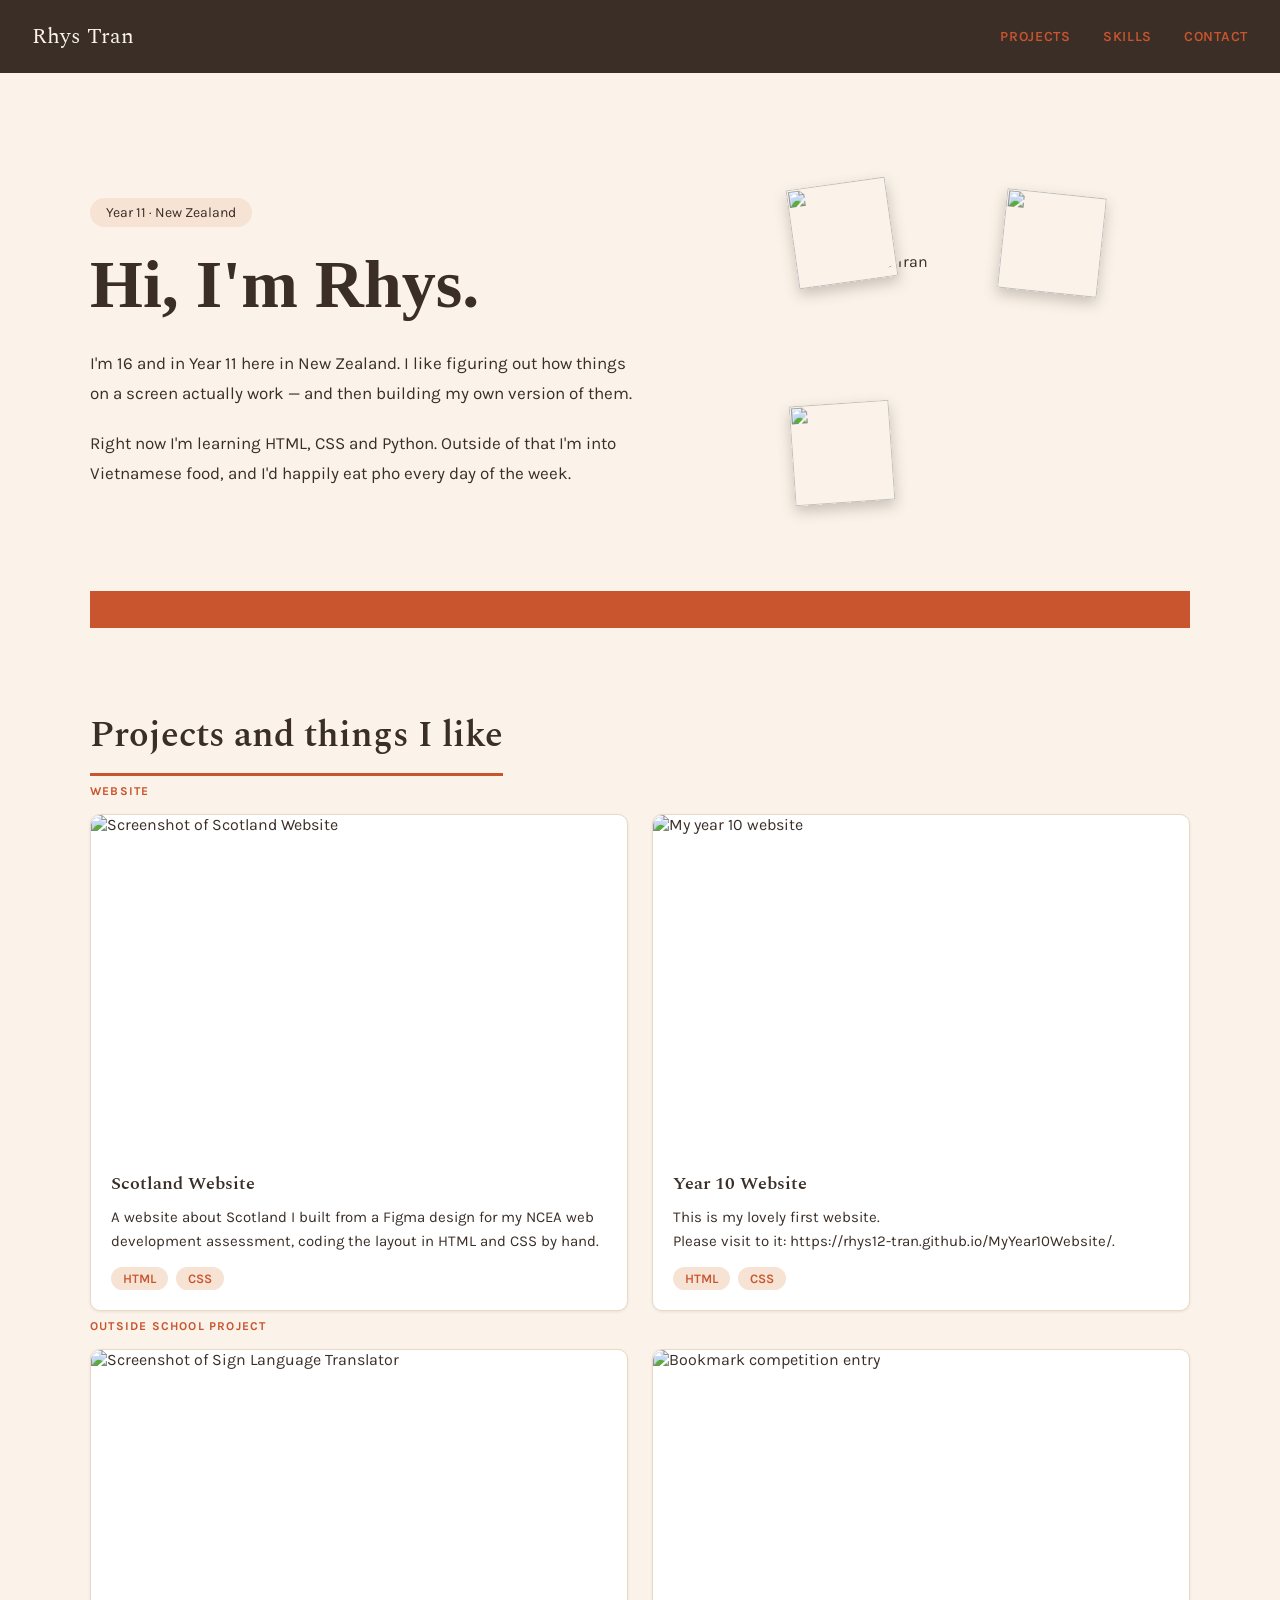
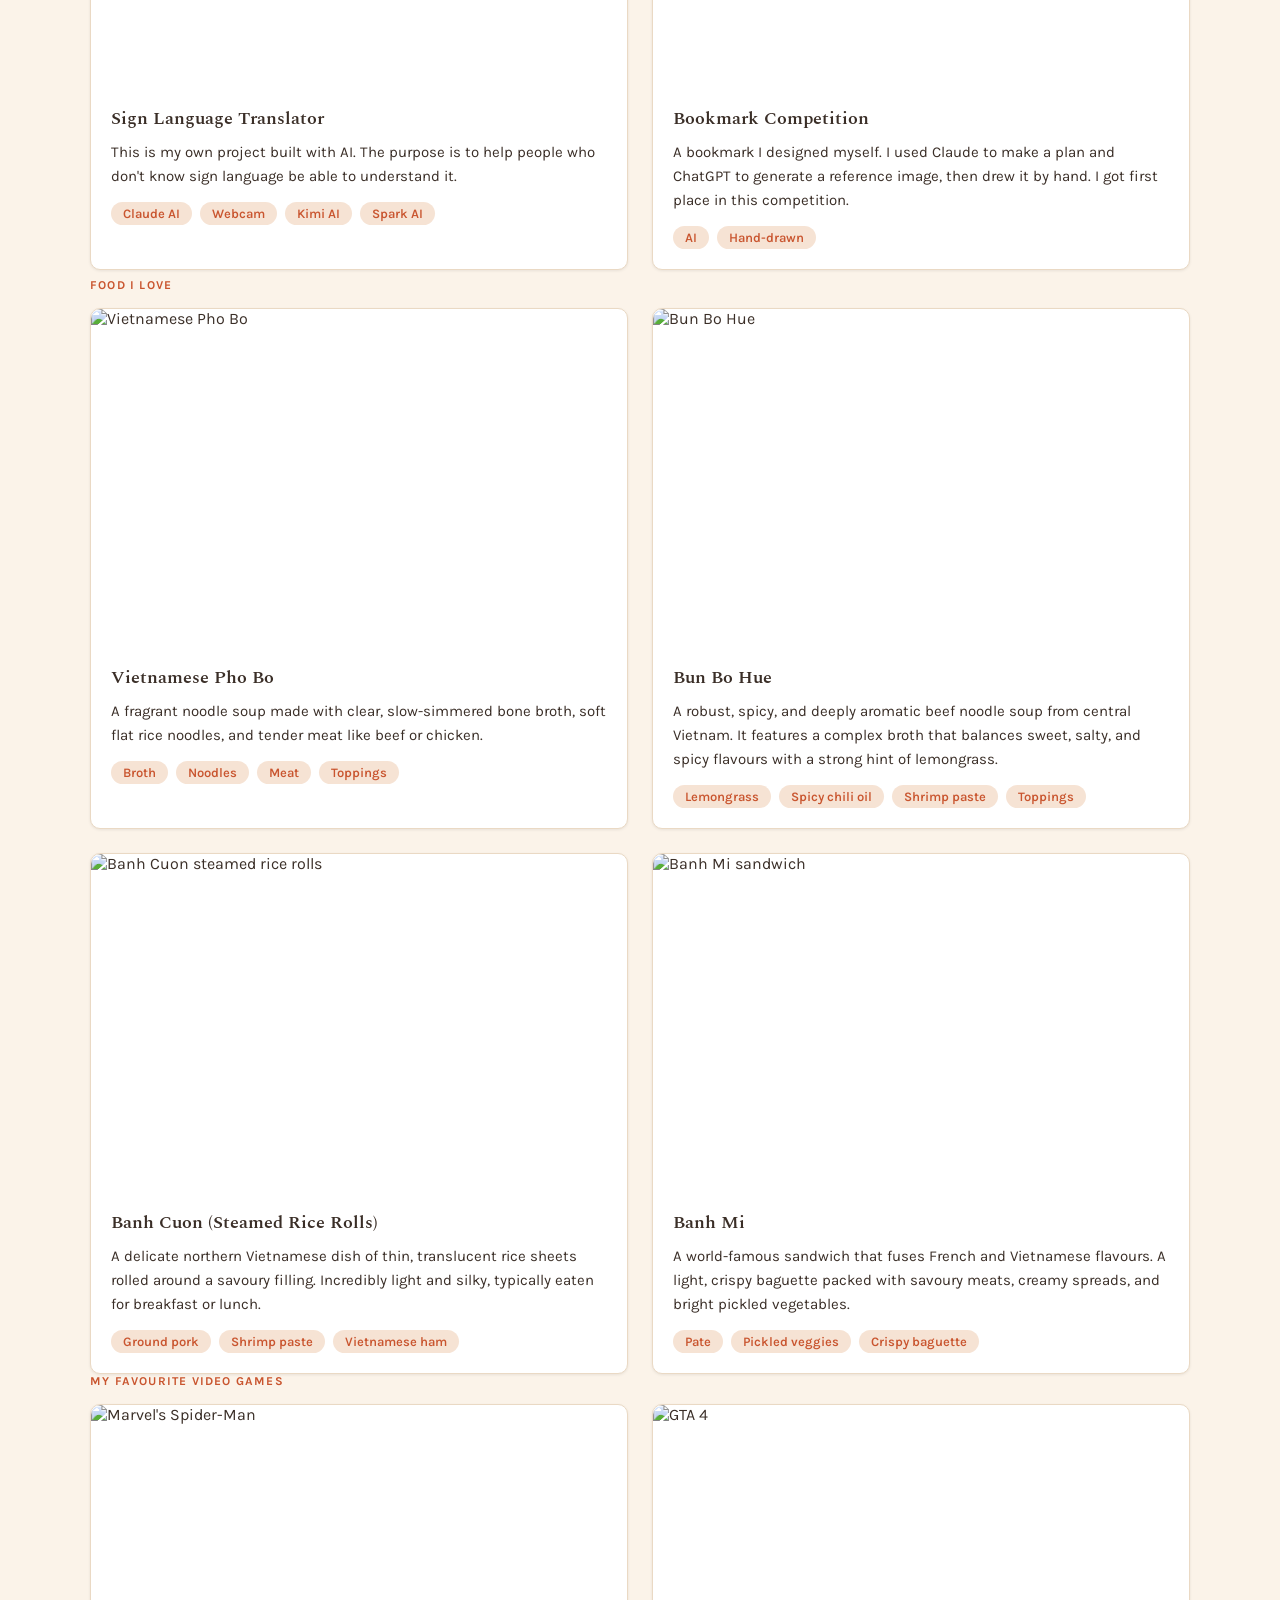
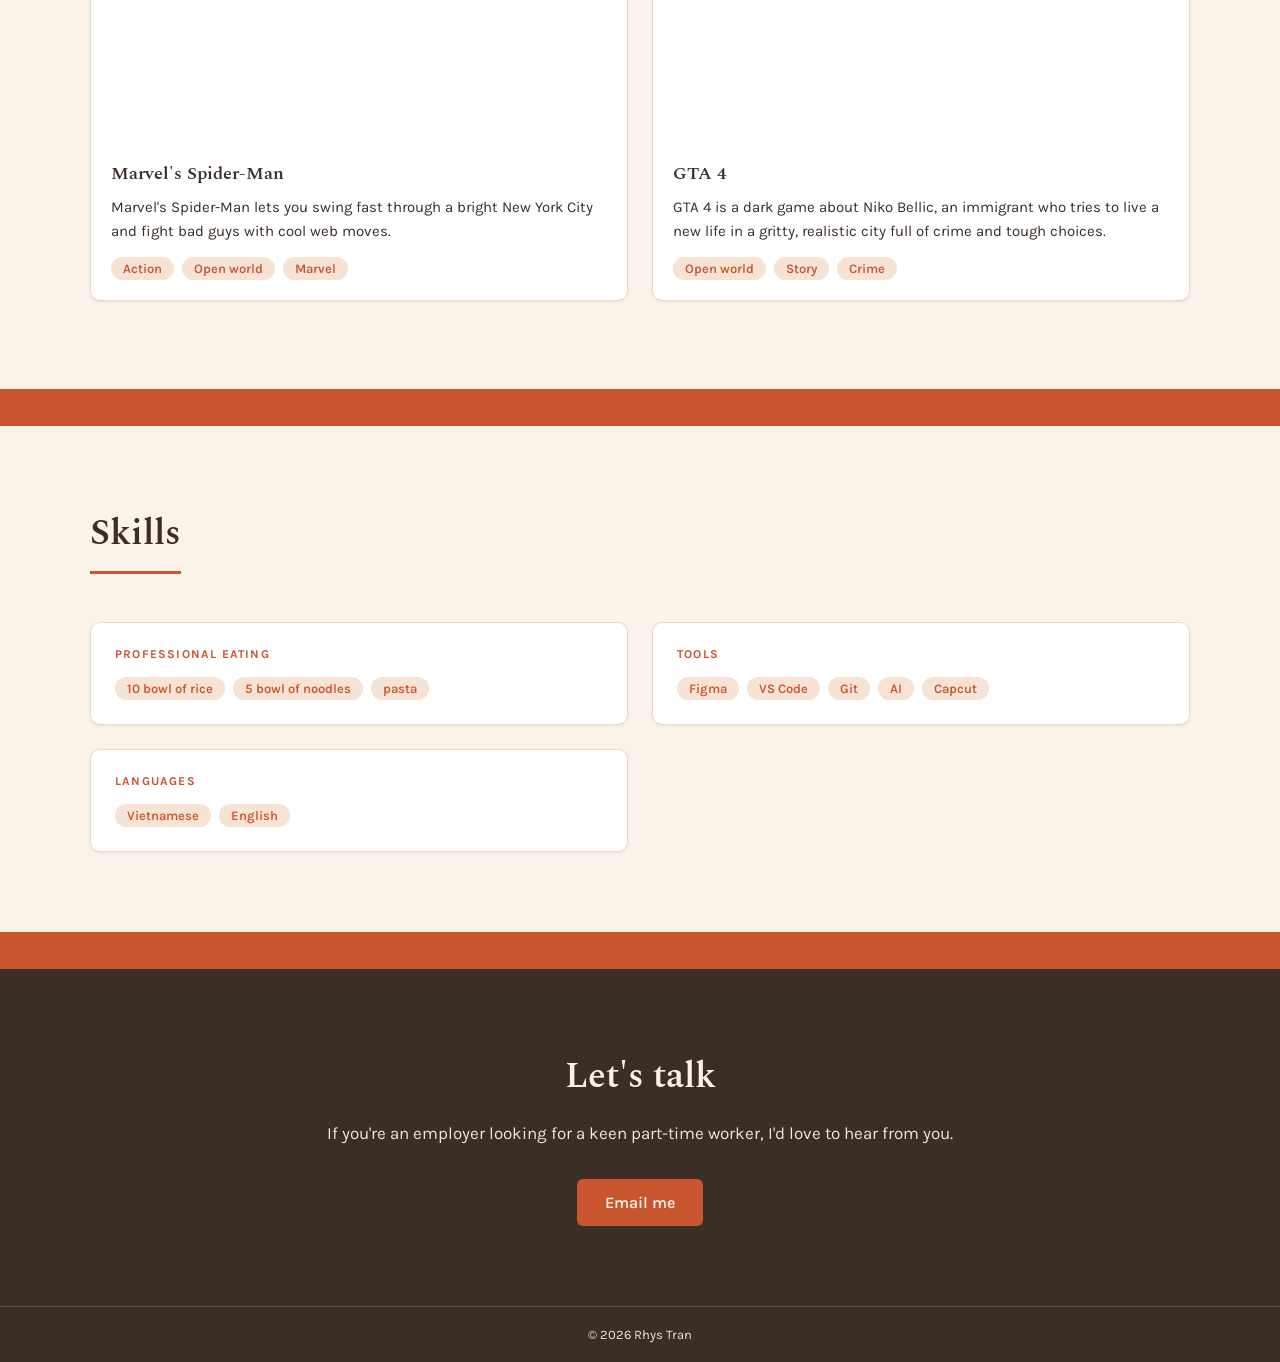
==== commit 27ce9d86: "Merge branch 'main' of https://github.com/Rhys12-Tran/CV-web" ====
--- a/index.html
+++ b/index.html
@@ -1,334 +1,334 @@
-<!DOCTYPE html>
-<html lang="en">
-<head>
-  <meta charset="UTF-8">
-  <meta name="viewport" content="width=device-width, initial-scale=1.0">
-  <title>Rhys Tran — Portfolio</title>
-
-  <link rel="preconnect" href="https://fonts.googleapis.com">
-  <link rel="preconnect" href="https://fonts.gstatic.com" crossorigin>
-  <link href="https://fonts.googleapis.com/css2?family=Spectral:wght@400;500;600;700&family=Karla:wght@400;500;600;700&display=swap" rel="stylesheet">
-
-  <link rel="stylesheet" href="style.css">
-</head>
-<body>
-
-  <!-- Nav bar -->
-  <nav class="nav">
-    <span class="nav__name">Rhys Tran</span>
-    <div class="nav__links">
-      <a href="#projects">Projects</a>
-      <a href="#skills">Skills</a>
-      <a href="#contact">Contact</a>
-    </div>
-  </nav>
-
-  <!-- Hero section -->
-  <section class="hero">
-    <div class="hero__inner">
-
-      <!-- Left column: text -->
-      <div class="hero__text">
-        <span class="badge">Year 11 &middot; New Zealand</span>
-
-        <h1 class="hero__heading">Hi, I'm Rhys.</h1>
-
-        <p>I'm 16 and in Year 11 here in New Zealand. I like figuring out how things on a screen actually work — and then building my own version of them.</p>
-
-        <p>Right now I'm learning HTML, CSS and Python. Outside of that I'm into Vietnamese food, and I'd happily eat pho every day of the week.</p>
-
-      
-      </div>
-
-      <!-- Right column: image cluster -->
-      <div class="hero__image">
-        <div class="image-cluster">
-          <!-- YOUR PROFILE PHOTO — replace images.jpg with your actual photo -->
-          <img class="profile-photo" src="image/images.jpg" alt="Rhys Tran">
-          <!-- STICKER 1 — replace images (1).jpg with your sticker image -->
-          <img class="sticker sticker--1" src="image/images (1).jpg" alt="">
-          <!-- STICKER 2 — replace images.png with your sticker image -->
-          <img class="sticker sticker--2" src="image/images.png" alt="">
-          <!-- STICKER 3 — replace images__1_-removebg-preview.png with your sticker image -->
-          <img class="sticker sticker--3" src="image/images__1_-removebg-preview.png" alt="">
-        </div>
-      </div>
-
-      <!-- Coral divider bar -->
-      <div class="divider"></div>
-    </div>
-  </section>
-
-  <!-- Projects section -->
-  <section class="projects" id="projects">
-    <div class="projects__inner">
-
-      <h2 class="section-heading">Projects and things I like</h2>
-
-      <!-- ============================================================
-           WEBSITE CARDS
-      ============================================================ -->
-      <p class="subsection-label">Website</p>
-      <div class="projects__featured">
-
-        <!-- Scotland Website -->
-        <div class="card card--featured">
-          <div class="card__image">
-            <img src="image/My Scotland.PNG" alt="Screenshot of Scotland Website">
-          </div>
-          <div class="card__body">
-            <h3 class="card__title">Scotland Website</h3>
-            <p class="card__desc">A website about Scotland I built from a Figma design for my NCEA web development assessment, coding the layout in HTML and CSS by hand.</p>
-            <div class="card__tags">
-              <span class="tag">HTML</span>
-              <span class="tag">CSS</span>
-            </div>
-          </div>
-        </div>
-
-        <!-- Year 10 Website -->
-        <div class="card card--featured">
-          <div class="card__image">
-            <img src="image/Year 10 web.PNG" alt="My year 10 website">
-          </div>
-          <div class="card__body">
-            <h3 class="card__title">Year 10 Website</h3>
-            <p class="card__desc">This is my lovely first website. <br> Please visit to it: https://rhys12-tran.github.io/MyYear10Website/.</p>
-            <div class="card__tags">
-              <span class="tag">HTML</span>
-              <span class="tag">CSS</span>
-            </div>
-          </div>
-        </div>
-
-      </div>
-
-      <!-- ============================================================
-           OUTSIDE SCHOOL CARDS
-      ============================================================ -->
-      <p class="subsection-label">Outside school project</p>
-      <div class="projects__featured">
-
-        <!-- Sign Language Translator -->
-        <div class="card card--featured">
-          <div class="card__image">
-            <img src="image/sign_languge.jpg" alt="Screenshot of Sign Language Translator">
-          </div>
-          <div class="card__body">
-            <h3 class="card__title">Sign Language Translator</h3>
-            <p class="card__desc">This is my own project built with AI. The purpose is to help people who don't know sign language be able to understand it.</p>
-            <div class="card__tags">
-              <span class="tag">Claude AI</span>
-              <span class="tag">Webcam</span>
-              <span class="tag">Kimi AI</span>
-              <span class="tag">Spark AI</span>
-            </div>
-          </div>
-        </div>
-
-        <!-- Bookmark Competition -->
-        <div class="card card--featured">
-          <div class="card__image">
-            <img src="image/bookmark.png" alt="Bookmark competition entry">
-          </div>
-          <div class="card__body">
-            <h3 class="card__title">Bookmark Competition</h3>
-            <p class="card__desc">A bookmark I designed myself. I used Claude to make a plan and ChatGPT to generate a reference image, then drew it by hand. I got first place in this competition.</p>
-            <div class="card__tags">
-              <span class="tag">AI</span>
-              <span class="tag">Hand-drawn</span>
-            </div>
-          </div>
-        </div>
-
-      </div>
-
-      <!-- ============================================================
-           FOOD CARDS
-      ============================================================ -->
-      <p class="subsection-label">Food I love</p>
-      <div class="projects__grid projects__grid--2col">
-
-        <!-- Pho Bo -->
-        <div class="card">
-          <div class="card__image">
-            <img src="image/pho.jpg" alt="Vietnamese Pho Bo">
-          </div>
-          <div class="card__body">
-            <h3 class="card__title">Vietnamese Pho Bo</h3>
-            <p class="card__desc">A fragrant noodle soup made with clear, slow-simmered bone broth, soft flat rice noodles, and tender meat like beef or chicken.</p>
-            <div class="card__tags">
-              <span class="tag">Broth</span>
-              <span class="tag">Noodles</span>
-              <span class="tag">Meat</span>
-              <span class="tag">Toppings</span>
-            </div>
-          </div>
-        </div>
-
-        <!-- Bun Bo Hue -->
-        <div class="card">
-          <div class="card__image">
-            <img src="image/bun bo.jpg" alt="Bun Bo Hue">
-          </div>
-          <div class="card__body">
-            <h3 class="card__title">Bun Bo Hue</h3>
-            <p class="card__desc">A robust, spicy, and deeply aromatic beef noodle soup from central Vietnam. It features a complex broth that balances sweet, salty, and spicy flavours with a strong hint of lemongrass.</p>
-            <div class="card__tags">
-              <span class="tag">Lemongrass</span>
-              <span class="tag">Spicy chili oil</span>
-              <span class="tag">Shrimp paste</span>
-              <span class="tag">Toppings</span>
-            </div>
-          </div>
-        </div>
-
-        <!-- Banh Cuon -->
-        <div class="card">
-          <div class="card__image">
-            <img src="image/banh cuon.jpg" alt="Banh Cuon steamed rice rolls">
-          </div>
-          <div class="card__body">
-            <h3 class="card__title">Banh Cuon (Steamed Rice Rolls)</h3>
-            <p class="card__desc">A delicate northern Vietnamese dish of thin, translucent rice sheets rolled around a savoury filling. Incredibly light and silky, typically eaten for breakfast or lunch.</p>
-            <div class="card__tags">
-              <span class="tag">Ground pork</span>
-              <span class="tag">Shrimp paste</span>
-              <span class="tag">Vietnamese ham</span>
-            </div>
-          </div>
-        </div>
-
-        <!-- Banh Mi -->
-        <div class="card">
-          <div class="card__image">
-            <img src="image/banh mi.jpg" alt="Banh Mi sandwich">
-          </div>
-          <div class="card__body">
-            <h3 class="card__title">Banh Mi</h3>
-            <p class="card__desc">A world-famous sandwich that fuses French and Vietnamese flavours. A light, crispy baguette packed with savoury meats, creamy spreads, and bright pickled vegetables.</p>
-            <div class="card__tags">
-              <span class="tag">Pate</span>
-              <span class="tag">Pickled veggies</span>
-              <span class="tag">Crispy baguette</span>
-            </div>
-          </div>
-        </div>
-
-      </div>
-
-      <!-- ============================================================
-           GAMES CARDS
-      ============================================================ -->
-      <p class="subsection-label">My favourite video games</p>
-      <div class="projects__featured">
-
-        <!-- Spider-Man -->
-        <div class="card card--featured">
-          <div class="card__image">
-            <img src="image/spiderman.jpg" alt="Marvel's Spider-Man">
-          </div>
-          <div class="card__body">
-            <h3 class="card__title">Marvel's Spider-Man</h3>
-            <p class="card__desc">Marvel's Spider-Man lets you swing fast through a bright New York City and fight bad guys with cool web moves.</p>
-            <div class="card__tags">
-              <span class="tag">Action</span>
-              <span class="tag">Open world</span>
-              <span class="tag">Marvel</span>
-            </div>
-          </div>
-        </div>
-
-        <!-- GTA 4 -->
-        <div class="card card--featured">
-          <div class="card__image">
-            <img src="image/GTA 4.jpg" alt="GTA 4">
-          </div>
-          <div class="card__body">
-            <h3 class="card__title">GTA 4</h3>
-            <p class="card__desc">GTA 4 is a dark game about Niko Bellic, an immigrant who tries to live a new life in a gritty, realistic city full of crime and tough choices.</p>
-            <div class="card__tags">
-              <span class="tag">Open world</span>
-              <span class="tag">Story</span>
-              <span class="tag">Crime</span>
-            </div>
-          </div>
-        </div>
-
-      </div>
-
-    </div>
-  </section>
-  <!-- Coral divider bar -->
-   <div class="divider"></div>
-  <!-- ============================================================
-       SKILLS SECTION
-  ============================================================ -->
-  <section class="skills" id="skills">
-    <div class="skills__inner">
-
-      <h2 class="section-heading">Skills</h2>
-
-      <div class="skills__grid">
-
-      <!-- Card 1: -->
-        <div class="skill-card">
-          <p class="subsection-label">Professional eating </p>
-          <div class="card__tags">
-            <span class="tag">10 bowl of rice </span>
-            <span class="tag">5 bowl of noodles</span>
-            <span class="tag">pasta</span>
-          </div>
-        </div> 
-
-        <!-- Card 3: Tools -->
-        <div class="skill-card">
-          <p class="subsection-label">Tools</p>
-          <div class="card__tags">
-            <span class="tag">Figma</span>
-            <span class="tag">VS Code</span>
-            <span class="tag">Git</span>
-            <span class="tag">AI</span>
-            <span class="tag">Capcut</span>
-          </div>
-        </div>
-
-        <!-- Card 4: Languages -->
-        <div class="skill-card">
-          <p class="subsection-label">Languages</p>
-          <div class="card__tags">
-            <span class="tag">Vietnamese</span>
-            <span class="tag">English</span>
-          </div>
-        </div>
-
-      </div>
-    </div>
-  </section>
-
-  <!-- Coral divider bar -->
-  <div class="divider"></div>
-
-  <!-- ============================================================
-       CONTACT SECTION
-       Full-width dark section, matches the nav bar colour.
-       Uses .btn-primary (already coral) so we don't need new button CSS.
-  ============================================================ -->
-  <section class="contact" id="contact">
-    <div class="contact__inner">
-      <h2 class="contact__heading">Let's talk</h2>
-      <p class="contact__text">If you're an employer looking for a keen part-time worker, I'd love to hear from you.</p>
-      <!-- YOUR EMAIL — replace rhys.tran@example.com with your real email before this goes live -->
-      <a class="btn-primary" href="mailto:24613@burnside.school.nz">Email me</a>
-    </div>
-  </section>
-
-  <!-- ============================================================
-       FOOTER
-  ============================================================ -->
-  <footer class="footer">
-    <p>&copy; 2026 Rhys Tran</p>
-  </footer>
-
-</body>
+<!DOCTYPE html>
+<html lang="en">
+<head>
+  <meta charset="UTF-8">
+  <meta name="viewport" content="width=device-width, initial-scale=1.0">
+  <title>Rhys Tran — Portfolio</title>
+
+  <link rel="preconnect" href="https://fonts.googleapis.com">
+  <link rel="preconnect" href="https://fonts.gstatic.com" crossorigin>
+  <link href="https://fonts.googleapis.com/css2?family=Spectral:wght@400;500;600;700&family=Karla:wght@400;500;600;700&display=swap" rel="stylesheet">
+
+  <link rel="stylesheet" href="style.css">
+</head>
+<body>
+
+  <!-- Nav bar -->
+  <nav class="nav">
+    <span class="nav__name">Rhys Tran</span>
+    <div class="nav__links">
+      <a href="#projects">Projects</a>
+      <a href="#skills">Skills</a>
+      <a href="#contact">Contact</a>
+    </div>
+  </nav>
+
+  <!-- Hero section -->
+  <section class="hero">
+    <div class="hero__inner">
+
+      <!-- Left column: text -->
+      <div class="hero__text">
+        <span class="badge">Year 11 &middot; New Zealand</span>
+
+        <h1 class="hero__heading">Hi, I'm Rhys.</h1>
+
+        <p>I'm 16 and in Year 11 here in New Zealand. I like figuring out how things on a screen actually work — and then building my own version of them.</p>
+
+        <p>Right now I'm learning HTML, CSS and Python. Outside of that I'm into Vietnamese food, and I'd happily eat pho every day of the week.</p>
+
+      
+      </div>
+
+      <!-- Right column: image cluster -->
+      <div class="hero__image">
+        <div class="image-cluster">
+          <!-- YOUR PROFILE PHOTO — replace images.jpg with your actual photo -->
+          <img class="profile-photo" src="image/images.jpg" alt="Rhys Tran">
+          <!-- STICKER 1 — replace images (1).jpg with your sticker image -->
+          <img class="sticker sticker--1" src="image/images (1).jpg" alt="">
+          <!-- STICKER 2 — replace images.png with your sticker image -->
+          <img class="sticker sticker--2" src="image/images.png" alt="">
+          <!-- STICKER 3 — replace images__1_-removebg-preview.png with your sticker image -->
+          <img class="sticker sticker--3" src="image/images__1_-removebg-preview.png" alt="">
+        </div>
+      </div>
+
+      <!-- Coral divider bar -->
+      <div class="divider"></div>
+    </div>
+  </section>
+
+  <!-- Projects section -->
+  <section class="projects" id="projects">
+    <div class="projects__inner">
+
+      <h2 class="section-heading">Projects and things I like</h2>
+
+      <!-- ============================================================
+           WEBSITE CARDS
+      ============================================================ -->
+      <p class="subsection-label">Website</p>
+      <div class="projects__featured">
+
+        <!-- Scotland Website -->
+        <div class="card card--featured">
+          <div class="card__image">
+            <img src="image/My Scotland.PNG" alt="Screenshot of Scotland Website">
+          </div>
+          <div class="card__body">
+            <h3 class="card__title">Scotland Website</h3>
+            <p class="card__desc">A website about Scotland I built from a Figma design for my NCEA web development assessment, coding the layout in HTML and CSS by hand.</p>
+            <div class="card__tags">
+              <span class="tag">HTML</span>
+              <span class="tag">CSS</span>
+            </div>
+          </div>
+        </div>
+
+        <!-- Year 10 Website -->
+        <div class="card card--featured">
+          <div class="card__image">
+            <img src="image/Year 10 web.PNG" alt="My year 10 website">
+          </div>
+          <div class="card__body">
+            <h3 class="card__title">Year 10 Website</h3>
+            <p class="card__desc">This is my lovely first website. <br> Please visit to it: https://rhys12-tran.github.io/MyYear10Website/.</p>
+            <div class="card__tags">
+              <span class="tag">HTML</span>
+              <span class="tag">CSS</span>
+            </div>
+          </div>
+        </div>
+
+      </div>
+
+      <!-- ============================================================
+           OUTSIDE SCHOOL CARDS
+      ============================================================ -->
+      <p class="subsection-label">Outside school project</p>
+      <div class="projects__featured">
+
+        <!-- Sign Language Translator -->
+        <div class="card card--featured">
+          <div class="card__image">
+            <img src="image/sign_languge.jpg" alt="Screenshot of Sign Language Translator">
+          </div>
+          <div class="card__body">
+            <h3 class="card__title">Sign Language Translator</h3>
+            <p class="card__desc">This is my own project built with AI. The purpose is to help people who don't know sign language be able to understand it.</p>
+            <div class="card__tags">
+              <span class="tag">Claude AI</span>
+              <span class="tag">Webcam</span>
+              <span class="tag">Kimi AI</span>
+              <span class="tag">Spark AI</span>
+            </div>
+          </div>
+        </div>
+
+        <!-- Bookmark Competition -->
+        <div class="card card--featured">
+          <div class="card__image">
+            <img src="image/bookmark.png" alt="Bookmark competition entry">
+          </div>
+          <div class="card__body">
+            <h3 class="card__title">Bookmark Competition</h3>
+            <p class="card__desc">A bookmark I designed myself. I used Claude to make a plan and ChatGPT to generate a reference image, then drew it by hand. I got first place in this competition.</p>
+            <div class="card__tags">
+              <span class="tag">AI</span>
+              <span class="tag">Hand-drawn</span>
+            </div>
+          </div>
+        </div>
+
+      </div>
+
+      <!-- ============================================================
+           FOOD CARDS
+      ============================================================ -->
+      <p class="subsection-label">Food I love</p>
+      <div class="projects__grid projects__grid--2col">
+
+        <!-- Pho Bo -->
+        <div class="card">
+          <div class="card__image">
+            <img src="image/pho.jpg" alt="Vietnamese Pho Bo">
+          </div>
+          <div class="card__body">
+            <h3 class="card__title">Vietnamese Pho Bo</h3>
+            <p class="card__desc">A fragrant noodle soup made with clear, slow-simmered bone broth, soft flat rice noodles, and tender meat like beef or chicken.</p>
+            <div class="card__tags">
+              <span class="tag">Broth</span>
+              <span class="tag">Noodles</span>
+              <span class="tag">Meat</span>
+              <span class="tag">Toppings</span>
+            </div>
+          </div>
+        </div>
+
+        <!-- Bun Bo Hue -->
+        <div class="card">
+          <div class="card__image">
+            <img src="image/bun bo.jpg" alt="Bun Bo Hue">
+          </div>
+          <div class="card__body">
+            <h3 class="card__title">Bun Bo Hue</h3>
+            <p class="card__desc">A robust, spicy, and deeply aromatic beef noodle soup from central Vietnam. It features a complex broth that balances sweet, salty, and spicy flavours with a strong hint of lemongrass.</p>
+            <div class="card__tags">
+              <span class="tag">Lemongrass</span>
+              <span class="tag">Spicy chili oil</span>
+              <span class="tag">Shrimp paste</span>
+              <span class="tag">Toppings</span>
+            </div>
+          </div>
+        </div>
+
+        <!-- Banh Cuon -->
+        <div class="card">
+          <div class="card__image">
+            <img src="image/banh cuon.jpg" alt="Banh Cuon steamed rice rolls">
+          </div>
+          <div class="card__body">
+            <h3 class="card__title">Banh Cuon (Steamed Rice Rolls)</h3>
+            <p class="card__desc">A delicate northern Vietnamese dish of thin, translucent rice sheets rolled around a savoury filling. Incredibly light and silky, typically eaten for breakfast or lunch.</p>
+            <div class="card__tags">
+              <span class="tag">Ground pork</span>
+              <span class="tag">Shrimp paste</span>
+              <span class="tag">Vietnamese ham</span>
+            </div>
+          </div>
+        </div>
+
+        <!-- Banh Mi -->
+        <div class="card">
+          <div class="card__image">
+            <img src="image/banh mi.jpg" alt="Banh Mi sandwich">
+          </div>
+          <div class="card__body">
+            <h3 class="card__title">Banh Mi</h3>
+            <p class="card__desc">A world-famous sandwich that fuses French and Vietnamese flavours. A light, crispy baguette packed with savoury meats, creamy spreads, and bright pickled vegetables.</p>
+            <div class="card__tags">
+              <span class="tag">Pate</span>
+              <span class="tag">Pickled veggies</span>
+              <span class="tag">Crispy baguette</span>
+            </div>
+          </div>
+        </div>
+
+      </div>
+
+      <!-- ============================================================
+           GAMES CARDS
+      ============================================================ -->
+      <p class="subsection-label">My favourite video games</p>
+      <div class="projects__featured">
+
+        <!-- Spider-Man -->
+        <div class="card card--featured">
+          <div class="card__image">
+            <img src="image/spiderman.jpg" alt="Marvel's Spider-Man">
+          </div>
+          <div class="card__body">
+            <h3 class="card__title">Marvel's Spider-Man</h3>
+            <p class="card__desc">Marvel's Spider-Man lets you swing fast through a bright New York City and fight bad guys with cool web moves.</p>
+            <div class="card__tags">
+              <span class="tag">Action</span>
+              <span class="tag">Open world</span>
+              <span class="tag">Marvel</span>
+            </div>
+          </div>
+        </div>
+
+        <!-- GTA 4 -->
+        <div class="card card--featured">
+          <div class="card__image">
+            <img src="image/GTA 4.jpg" alt="GTA 4">
+          </div>
+          <div class="card__body">
+            <h3 class="card__title">GTA 4</h3>
+            <p class="card__desc">GTA 4 is a dark game about Niko Bellic, an immigrant who tries to live a new life in a gritty, realistic city full of crime and tough choices.</p>
+            <div class="card__tags">
+              <span class="tag">Open world</span>
+              <span class="tag">Story</span>
+              <span class="tag">Crime</span>
+            </div>
+          </div>
+        </div>
+
+      </div>
+
+    </div>
+  </section>
+  <!-- Coral divider bar -->
+   <div class="divider"></div>
+  <!-- ============================================================
+       SKILLS SECTION
+  ============================================================ -->
+  <section class="skills" id="skills">
+    <div class="skills__inner">
+
+      <h2 class="section-heading">Skills</h2>
+
+      <div class="skills__grid">
+
+      <!-- Card 1: -->
+        <div class="skill-card">
+          <p class="subsection-label">Professional eating </p>
+          <div class="card__tags">
+            <span class="tag">10 bowl of rice </span>
+            <span class="tag">5 bowl of noodles</span>
+            <span class="tag">pasta</span>
+          </div>
+        </div> 
+
+        <!-- Card 3: Tools -->
+        <div class="skill-card">
+          <p class="subsection-label">Tools</p>
+          <div class="card__tags">
+            <span class="tag">Figma</span>
+            <span class="tag">VS Code</span>
+            <span class="tag">Git</span>
+            <span class="tag">AI</span>
+            <span class="tag">Capcut</span>
+          </div>
+        </div>
+
+        <!-- Card 4: Languages -->
+        <div class="skill-card">
+          <p class="subsection-label">Languages</p>
+          <div class="card__tags">
+            <span class="tag">Vietnamese</span>
+            <span class="tag">English</span>
+          </div>
+        </div>
+
+      </div>
+    </div>
+  </section>
+
+  <!-- Coral divider bar -->
+  <div class="divider"></div>
+
+  <!-- ============================================================
+       CONTACT SECTION
+       Full-width dark section, matches the nav bar colour.
+       Uses .btn-primary (already coral) so we don't need new button CSS.
+  ============================================================ -->
+  <section class="contact" id="contact">
+    <div class="contact__inner">
+      <h2 class="contact__heading">Let's talk</h2>
+      <p class="contact__text">If you're an employer looking for a keen part-time worker, I'd love to hear from you.</p>
+      <!-- YOUR EMAIL — replace rhys.tran@example.com with your real email before this goes live -->
+      <a class="btn-primary" href="mailto:24613@burnside.school.nz">Email me</a>
+    </div>
+  </section>
+
+  <!-- ============================================================
+       FOOTER
+  ============================================================ -->
+  <footer class="footer">
+    <p>&copy; 2026 Rhys Tran</p>
+  </footer>
+
+</body>
 </html>
--- a/style.css
+++ b/style.css
@@ -1,493 +1,493 @@
-/* ---------- Base ---------- */
-* {
-  box-sizing: border-box;
-}
-
-body {
-  margin: 0;
-  font-family: 'Karla', sans-serif;
-  color: #3A2E27;
-  background-color: #FBF3E9;
-}
-
-/* ---------- Nav bar ---------- */
-.nav {
-  position: sticky;
-  top: 0;
-  z-index: 10;
-  width: 100%;
-  background-color: #3A2E27;
-  padding: 20px 32px;
-  display: flex;
-  align-items: center;
-  justify-content: space-between;
-}
-
-.nav__name {
-  font-family: 'Spectral', serif;
-  font-size: 22px;
-  color: #FBF3E9;
-}
-
-.nav__links {
-  display: flex;
-  gap: 32px;
-}
-
-.nav__links a {
-  color: #C9552F;
-  font-family: 'Karla', sans-serif;
-  font-size: 14px;
-  font-weight: 600;
-  letter-spacing: 0.05em;
-  text-transform: uppercase;
-  text-decoration: none;
-}
-
-.nav__links a:hover {
-  text-decoration: underline;
-}
-
-/* ---------- Hero section ---------- */
-.hero {
-  padding: 90px 32px 0;
-}
-
-.hero__inner {
-  max-width: 1100px;
-  margin: 0 auto;
-  display: flex;
-  flex-wrap: wrap;
-  align-items: center;
-  gap: 48px;
-}
-
-/* Left column */
-.hero__text {
-  flex: 1 1 420px;
-}
-
-.badge {
-  display: inline-block;
-  background-color: #F6E3D4;
-  color: #3A2E27;
-  border-radius: 999px;
-  padding: 6px 16px;
-  font-size: 14px;
-  margin-bottom: 20px;
-}
-
-.hero__heading {
-  font-family: 'Spectral', serif;
-  font-size: 68px;
-  font-weight: 700;
-  color: #3A2E27;
-  line-height: 1.1;
-  margin: 0 0 28px 0;
-}
-
-.hero__text p {
-  font-size: 17px;
-  line-height: 1.75;
-  margin: 0 0 20px 0;
-  color: #3A2E27;
-}
-
-/* CTA buttons */
-.hero__actions {
-  display: flex;
-  gap: 16px;
-  margin-top: 36px;
-  flex-wrap: wrap;
-}
-
-.btn-primary {
-  display: inline-block;
-  background-color: #C9552F;
-  color: #FBF3E9;
-  padding: 14px 28px;
-  border-radius: 6px;
-  text-decoration: none;
-  font-family: 'Karla', sans-serif;
-  font-size: 16px;
-  font-weight: 600;
-  transition: opacity 0.2s;
-}
-
-.btn-primary:hover {
-  opacity: 0.85;
-}
-
-.btn-secondary {
-  display: inline-block;
-  border: 2px solid #C9552F;
-  color: #C9552F;
-  padding: 12px 28px;
-  border-radius: 6px;
-  text-decoration: none;
-  font-family: 'Karla', sans-serif;
-  font-size: 16px;
-  font-weight: 600;
-  transition: background-color 0.2s, color 0.2s;
-}
-
-.btn-secondary:hover {
-  background-color: #C9552F;
-  color: #FBF3E9;
-}
-
-/* Right column */
-.hero__image {
-  flex: 1 1 360px;
-  display: flex;
-  justify-content: center;
-}
-
-.image-cluster {
-  position: relative;
-  width: 380px;
-  height: 380px;
-}
-
-.profile-photo {
-  width: 210px;
-  height: 210px;
-  border-radius: 50%;
-  border: 4px solid #FBF3E9;
-  object-fit: cover;
-  position: absolute;
-  top: 50%;
-  left: 50%;
-  transform: translate(-50%, -50%);
-}
-
-.sticker {
-  width: 100px;
-  height: 100px;
-  object-fit: cover;
-  box-shadow: 0 6px 14px rgba(58, 46, 39, 0.25);
-  position: absolute;
-}
-
-.sticker--1 {
-  top: 20px;
-  left: 40px;
-  transform: rotate(-8deg);
-}
-
-.sticker--2 {
-  top: 30px;
-  right: 30px;
-  transform: rotate(6deg);
-}
-
-.sticker--3 {
-  bottom: 40px;
-  left: 40px;
-  transform: rotate(-4deg);
-}
-
-/* ---------- Coral divider ---------- */
-.divider {
-  display: block;
-  width: 100%;
-  height: 37px;
-  background-color: #C9552F;
-  margin: 0;
-  padding: 0;
-}
-
-/* ---------- Mobile ---------- */
-@media (max-width: 768px) {
-  .nav {
-    padding: 16px 20px;
-  }
-
-  .nav__links {
-    gap: 20px;
-  }
-
-  .hero {
-    padding: 56px 20px;
-  }
-
-  .hero__inner {
-    flex-direction: column;
-    text-align: center;
-  }
-
-  .hero__heading {
-    font-size: 40px;
-  }
-
-  .hero__actions {
-    justify-content: center;
-  }
-
-  .hero__image {
-    justify-content: center;
-  }
-
-  .image-cluster {
-    width: 320px;
-    height: 320px;
-  }
-
-  .profile-photo {
-    width: 140px;
-    height: 140px;
-    position: absolute;
-    transform: translate(-50%, -50%);
-  }
-
-  .sticker {
-    display: none;
-  }
-}
-
-/* ---------- Projects section ---------- */
-.projects {
-  padding: 80px 32px;
-  scroll-margin-top: 88px;
-}
-
-.projects__inner {
-  max-width: 1100px;
-  margin: 0 auto;
-}
-
-.section-heading {
-  font-family: 'Spectral', serif;
-  font-size: 36px;
-  font-weight: 600;
-  color: #3A2E27;
-  margin: 0 0 8px 0;
-  padding-bottom: 10px;
-  border-bottom: 3px solid #C9552F;
-  display: inline-block;
-}
-
-.subsection-label {
-  font-family: 'Karla', sans-serif;
-  font-size: 12px;
-  font-weight: 700;
-  color: #C9552F;
-  letter-spacing: 0.1em;
-  text-transform: uppercase;
-  margin: 0 0 16px 0; /* no top margin — parent handles spacing */
-}
-
-.projects__featured {
-  display: grid;
-  grid-template-columns: 1fr 1fr;
-  gap: 24px;
-  margin-bottom: 8px;
-}
-
-/* Grids */
-.projects__grid {
-  display: grid;
-  gap: 24px;
-}
-
-.projects__grid--2col {
-  grid-template-columns: 1fr 1fr;
-}
-
-.projects__grid--3col {
-  grid-template-columns: 1fr 1fr 1fr;
-}
-
-/* ---------- Cards ---------- */
-.card {
-  background: #ffffff;
-  border: 1px solid #EAD9C4;
-  border-radius: 10px;
-  box-shadow: 0 1px 3px rgba(0, 0, 0, 0.08);
-  overflow: hidden;
-}
-
-.card__image {
-  width: 100%;
-  aspect-ratio: 16 / 10;
-  overflow: hidden;
-  border-radius: 10px 10px 0 0;
-  min-height: 0;
-}
-
-.card__image img {
-  width: 100%;
-  height: 100%;
-  object-fit: cover;
-  display: block;
-}
-
-.card__initials {
-  font-family: 'Spectral', serif;
-  font-size: 48px;
-  font-weight: 600;
-  color: #FBF3E9;
-}
-
-.card__placeholder-icon {
-  font-size: 28px;
-  opacity: 0.4;
-  color: #3A2E27;
-}
-
-.card__body {
-  padding: 20px;
-}
-
-.card__title {
-  font-family: 'Spectral', serif;
-  font-size: 18px;
-  font-weight: 600;
-  color: #3A2E27;
-  margin: 0 0 8px 0;
-}
-
-.card__desc {
-  font-size: 15px;
-  line-height: 1.6;
-  color: #3A2E27;
-  margin: 0 0 14px 0;
-}
-
-/* Tag pills */
-.card__tags {
-  display: flex;
-  flex-wrap: wrap;
-  gap: 8px;
-}
-
-.tag {
-  display: inline-block;
-  background-color: #F6E3D4;
-  color: #C9552F;
-  border-radius: 999px;
-  padding: 4px 12px;
-  font-size: 13px;
-  font-weight: 600;
-  font-family: 'Karla', sans-serif;
-}
-
-.card--small .card__body {
-  padding: 20px;
-}
-
-/* ---------- Projects mobile ---------- */
-@media (max-width: 768px) {
-  .projects {
-    padding: 56px 20px;
-  }
-
-  .projects__featured {
-    grid-template-columns: 1fr;
-  }
-
-  .projects__grid--2col {
-    grid-template-columns: 1fr;
-  }
-
-  .projects__grid--3col {
-    grid-template-columns: 1fr 1fr;
-  }
-}
-
-/* ---------- Skills section ---------- */
-.skills {
-  padding: 80px 32px;
-  scroll-margin-top: 88px;
-}
-
-.skills__inner {
-  max-width: 1100px;
-  margin: 0 auto;
-}
-
-/* The 2x2 grid */
-.skills__grid {
-  display: grid;
-  grid-template-columns: 1fr 1fr;
-  gap: 24px;
-  margin-top: 40px;
-}
-
-/* Each skill card — styled from scratch, not using .card,
-   so nothing can override the grid sizing */
-.skill-card {
-  background: #ffffff;
-  border: 1px solid #EAD9C4;
-  border-radius: 10px;
-  box-shadow: 0 1px 3px rgba(0, 0, 0, 0.08);
-  padding: 24px;
-}
-
-/* ---------- Skills mobile ---------- */
-@media (max-width: 768px) {
-  .skills {
-    padding: 56px 20px;
-  }
-
-  .skills__grid {
-    grid-template-columns: 1fr;
-  }
-}
-
-/* ---------- Contact section ---------- */
-/* Full-width dark section — same colour as the nav bar.
-   scroll-margin-top matches every other section so the sticky nav
-   never covers the "Let's talk" heading when you jump here from a link. */
-.contact {
-  background-color: #3A2E27;
-  padding: 80px 32px;
-  text-align: center;
-  scroll-margin-top: 88px;
-}
-
-/* Same max-width + auto-margin centering trick as .projects__inner
-   and .skills__inner — keeps the content readable on wide screens
-   without needing to touch the section's own full-width background. */
-.contact__inner {
-  max-width: 700px;
-  margin: 0 auto;
-}
-
-.contact__heading {
-  font-family: 'Spectral', serif;
-  font-size: 36px;
-  font-weight: 600;
-  color: #FBF3E9;
-  margin: 0 0 16px 0;
-}
-
-.contact__text {
-  font-size: 17px;
-  line-height: 1.6;
-  color: #F6E3D4;
-  margin: 0 0 32px 0;
-}
-
-/* ---------- Contact mobile ---------- */
-@media (max-width: 768px) {
-  .contact {
-    padding: 56px 20px;
-  }
-}
-
-/* ---------- Footer ---------- */
-/* Slightly darker strip below Contact, matches the screenshot's
-   thin divider line between the two. */
-.footer {
-  background-color: #3A2E27;
-  border-top: 1px solid rgba(251, 243, 233, 0.15);
-  padding: 20px 32px;
-  text-align: center;
-}
-
-.footer p {
-  margin: 0;
-  font-size: 13px;
-  color: #F6E3D4;
+/* ---------- Base ---------- */
+* {
+  box-sizing: border-box;
+}
+
+body {
+  margin: 0;
+  font-family: 'Karla', sans-serif;
+  color: #3A2E27;
+  background-color: #FBF3E9;
+}
+
+/* ---------- Nav bar ---------- */
+.nav {
+  position: sticky;
+  top: 0;
+  z-index: 10;
+  width: 100%;
+  background-color: #3A2E27;
+  padding: 20px 32px;
+  display: flex;
+  align-items: center;
+  justify-content: space-between;
+}
+
+.nav__name {
+  font-family: 'Spectral', serif;
+  font-size: 22px;
+  color: #FBF3E9;
+}
+
+.nav__links {
+  display: flex;
+  gap: 32px;
+}
+
+.nav__links a {
+  color: #C9552F;
+  font-family: 'Karla', sans-serif;
+  font-size: 14px;
+  font-weight: 600;
+  letter-spacing: 0.05em;
+  text-transform: uppercase;
+  text-decoration: none;
+}
+
+.nav__links a:hover {
+  text-decoration: underline;
+}
+
+/* ---------- Hero section ---------- */
+.hero {
+  padding: 90px 32px 0;
+}
+
+.hero__inner {
+  max-width: 1100px;
+  margin: 0 auto;
+  display: flex;
+  flex-wrap: wrap;
+  align-items: center;
+  gap: 48px;
+}
+
+/* Left column */
+.hero__text {
+  flex: 1 1 420px;
+}
+
+.badge {
+  display: inline-block;
+  background-color: #F6E3D4;
+  color: #3A2E27;
+  border-radius: 999px;
+  padding: 6px 16px;
+  font-size: 14px;
+  margin-bottom: 20px;
+}
+
+.hero__heading {
+  font-family: 'Spectral', serif;
+  font-size: 68px;
+  font-weight: 700;
+  color: #3A2E27;
+  line-height: 1.1;
+  margin: 0 0 28px 0;
+}
+
+.hero__text p {
+  font-size: 17px;
+  line-height: 1.75;
+  margin: 0 0 20px 0;
+  color: #3A2E27;
+}
+
+/* CTA buttons */
+.hero__actions {
+  display: flex;
+  gap: 16px;
+  margin-top: 36px;
+  flex-wrap: wrap;
+}
+
+.btn-primary {
+  display: inline-block;
+  background-color: #C9552F;
+  color: #FBF3E9;
+  padding: 14px 28px;
+  border-radius: 6px;
+  text-decoration: none;
+  font-family: 'Karla', sans-serif;
+  font-size: 16px;
+  font-weight: 600;
+  transition: opacity 0.2s;
+}
+
+.btn-primary:hover {
+  opacity: 0.85;
+}
+
+.btn-secondary {
+  display: inline-block;
+  border: 2px solid #C9552F;
+  color: #C9552F;
+  padding: 12px 28px;
+  border-radius: 6px;
+  text-decoration: none;
+  font-family: 'Karla', sans-serif;
+  font-size: 16px;
+  font-weight: 600;
+  transition: background-color 0.2s, color 0.2s;
+}
+
+.btn-secondary:hover {
+  background-color: #C9552F;
+  color: #FBF3E9;
+}
+
+/* Right column */
+.hero__image {
+  flex: 1 1 360px;
+  display: flex;
+  justify-content: center;
+}
+
+.image-cluster {
+  position: relative;
+  width: 380px;
+  height: 380px;
+}
+
+.profile-photo {
+  width: 210px;
+  height: 210px;
+  border-radius: 50%;
+  border: 4px solid #FBF3E9;
+  object-fit: cover;
+  position: absolute;
+  top: 50%;
+  left: 50%;
+  transform: translate(-50%, -50%);
+}
+
+.sticker {
+  width: 100px;
+  height: 100px;
+  object-fit: cover;
+  box-shadow: 0 6px 14px rgba(58, 46, 39, 0.25);
+  position: absolute;
+}
+
+.sticker--1 {
+  top: 20px;
+  left: 40px;
+  transform: rotate(-8deg);
+}
+
+.sticker--2 {
+  top: 30px;
+  right: 30px;
+  transform: rotate(6deg);
+}
+
+.sticker--3 {
+  bottom: 40px;
+  left: 40px;
+  transform: rotate(-4deg);
+}
+
+/* ---------- Coral divider ---------- */
+.divider {
+  display: block;
+  width: 100%;
+  height: 37px;
+  background-color: #C9552F;
+  margin: 0;
+  padding: 0;
+}
+
+/* ---------- Mobile ---------- */
+@media (max-width: 768px) {
+  .nav {
+    padding: 16px 20px;
+  }
+
+  .nav__links {
+    gap: 20px;
+  }
+
+  .hero {
+    padding: 56px 20px;
+  }
+
+  .hero__inner {
+    flex-direction: column;
+    text-align: center;
+  }
+
+  .hero__heading {
+    font-size: 40px;
+  }
+
+  .hero__actions {
+    justify-content: center;
+  }
+
+  .hero__image {
+    justify-content: center;
+  }
+
+  .image-cluster {
+    width: 320px;
+    height: 320px;
+  }
+
+  .profile-photo {
+    width: 140px;
+    height: 140px;
+    position: absolute;
+    transform: translate(-50%, -50%);
+  }
+
+  .sticker {
+    display: none;
+  }
+}
+
+/* ---------- Projects section ---------- */
+.projects {
+  padding: 80px 32px;
+  scroll-margin-top: 88px;
+}
+
+.projects__inner {
+  max-width: 1100px;
+  margin: 0 auto;
+}
+
+.section-heading {
+  font-family: 'Spectral', serif;
+  font-size: 36px;
+  font-weight: 600;
+  color: #3A2E27;
+  margin: 0 0 8px 0;
+  padding-bottom: 10px;
+  border-bottom: 3px solid #C9552F;
+  display: inline-block;
+}
+
+.subsection-label {
+  font-family: 'Karla', sans-serif;
+  font-size: 12px;
+  font-weight: 700;
+  color: #C9552F;
+  letter-spacing: 0.1em;
+  text-transform: uppercase;
+  margin: 0 0 16px 0; /* no top margin — parent handles spacing */
+}
+
+.projects__featured {
+  display: grid;
+  grid-template-columns: 1fr 1fr;
+  gap: 24px;
+  margin-bottom: 8px;
+}
+
+/* Grids */
+.projects__grid {
+  display: grid;
+  gap: 24px;
+}
+
+.projects__grid--2col {
+  grid-template-columns: 1fr 1fr;
+}
+
+.projects__grid--3col {
+  grid-template-columns: 1fr 1fr 1fr;
+}
+
+/* ---------- Cards ---------- */
+.card {
+  background: #ffffff;
+  border: 1px solid #EAD9C4;
+  border-radius: 10px;
+  box-shadow: 0 1px 3px rgba(0, 0, 0, 0.08);
+  overflow: hidden;
+}
+
+.card__image {
+  width: 100%;
+  aspect-ratio: 16 / 10;
+  overflow: hidden;
+  border-radius: 10px 10px 0 0;
+  min-height: 0;
+}
+
+.card__image img {
+  width: 100%;
+  height: 100%;
+  object-fit: cover;
+  display: block;
+}
+
+.card__initials {
+  font-family: 'Spectral', serif;
+  font-size: 48px;
+  font-weight: 600;
+  color: #FBF3E9;
+}
+
+.card__placeholder-icon {
+  font-size: 28px;
+  opacity: 0.4;
+  color: #3A2E27;
+}
+
+.card__body {
+  padding: 20px;
+}
+
+.card__title {
+  font-family: 'Spectral', serif;
+  font-size: 18px;
+  font-weight: 600;
+  color: #3A2E27;
+  margin: 0 0 8px 0;
+}
+
+.card__desc {
+  font-size: 15px;
+  line-height: 1.6;
+  color: #3A2E27;
+  margin: 0 0 14px 0;
+}
+
+/* Tag pills */
+.card__tags {
+  display: flex;
+  flex-wrap: wrap;
+  gap: 8px;
+}
+
+.tag {
+  display: inline-block;
+  background-color: #F6E3D4;
+  color: #C9552F;
+  border-radius: 999px;
+  padding: 4px 12px;
+  font-size: 13px;
+  font-weight: 600;
+  font-family: 'Karla', sans-serif;
+}
+
+.card--small .card__body {
+  padding: 20px;
+}
+
+/* ---------- Projects mobile ---------- */
+@media (max-width: 768px) {
+  .projects {
+    padding: 56px 20px;
+  }
+
+  .projects__featured {
+    grid-template-columns: 1fr;
+  }
+
+  .projects__grid--2col {
+    grid-template-columns: 1fr;
+  }
+
+  .projects__grid--3col {
+    grid-template-columns: 1fr 1fr;
+  }
+}
+
+/* ---------- Skills section ---------- */
+.skills {
+  padding: 80px 32px;
+  scroll-margin-top: 88px;
+}
+
+.skills__inner {
+  max-width: 1100px;
+  margin: 0 auto;
+}
+
+/* The 2x2 grid */
+.skills__grid {
+  display: grid;
+  grid-template-columns: 1fr 1fr;
+  gap: 24px;
+  margin-top: 40px;
+}
+
+/* Each skill card — styled from scratch, not using .card,
+   so nothing can override the grid sizing */
+.skill-card {
+  background: #ffffff;
+  border: 1px solid #EAD9C4;
+  border-radius: 10px;
+  box-shadow: 0 1px 3px rgba(0, 0, 0, 0.08);
+  padding: 24px;
+}
+
+/* ---------- Skills mobile ---------- */
+@media (max-width: 768px) {
+  .skills {
+    padding: 56px 20px;
+  }
+
+  .skills__grid {
+    grid-template-columns: 1fr;
+  }
+}
+
+/* ---------- Contact section ---------- */
+/* Full-width dark section — same colour as the nav bar.
+   scroll-margin-top matches every other section so the sticky nav
+   never covers the "Let's talk" heading when you jump here from a link. */
+.contact {
+  background-color: #3A2E27;
+  padding: 80px 32px;
+  text-align: center;
+  scroll-margin-top: 88px;
+}
+
+/* Same max-width + auto-margin centering trick as .projects__inner
+   and .skills__inner — keeps the content readable on wide screens
+   without needing to touch the section's own full-width background. */
+.contact__inner {
+  max-width: 700px;
+  margin: 0 auto;
+}
+
+.contact__heading {
+  font-family: 'Spectral', serif;
+  font-size: 36px;
+  font-weight: 600;
+  color: #FBF3E9;
+  margin: 0 0 16px 0;
+}
+
+.contact__text {
+  font-size: 17px;
+  line-height: 1.6;
+  color: #F6E3D4;
+  margin: 0 0 32px 0;
+}
+
+/* ---------- Contact mobile ---------- */
+@media (max-width: 768px) {
+  .contact {
+    padding: 56px 20px;
+  }
+}
+
+/* ---------- Footer ---------- */
+/* Slightly darker strip below Contact, matches the screenshot's
+   thin divider line between the two. */
+.footer {
+  background-color: #3A2E27;
+  border-top: 1px solid rgba(251, 243, 233, 0.15);
+  padding: 20px 32px;
+  text-align: center;
+}
+
+.footer p {
+  margin: 0;
+  font-size: 13px;
+  color: #F6E3D4;
 }
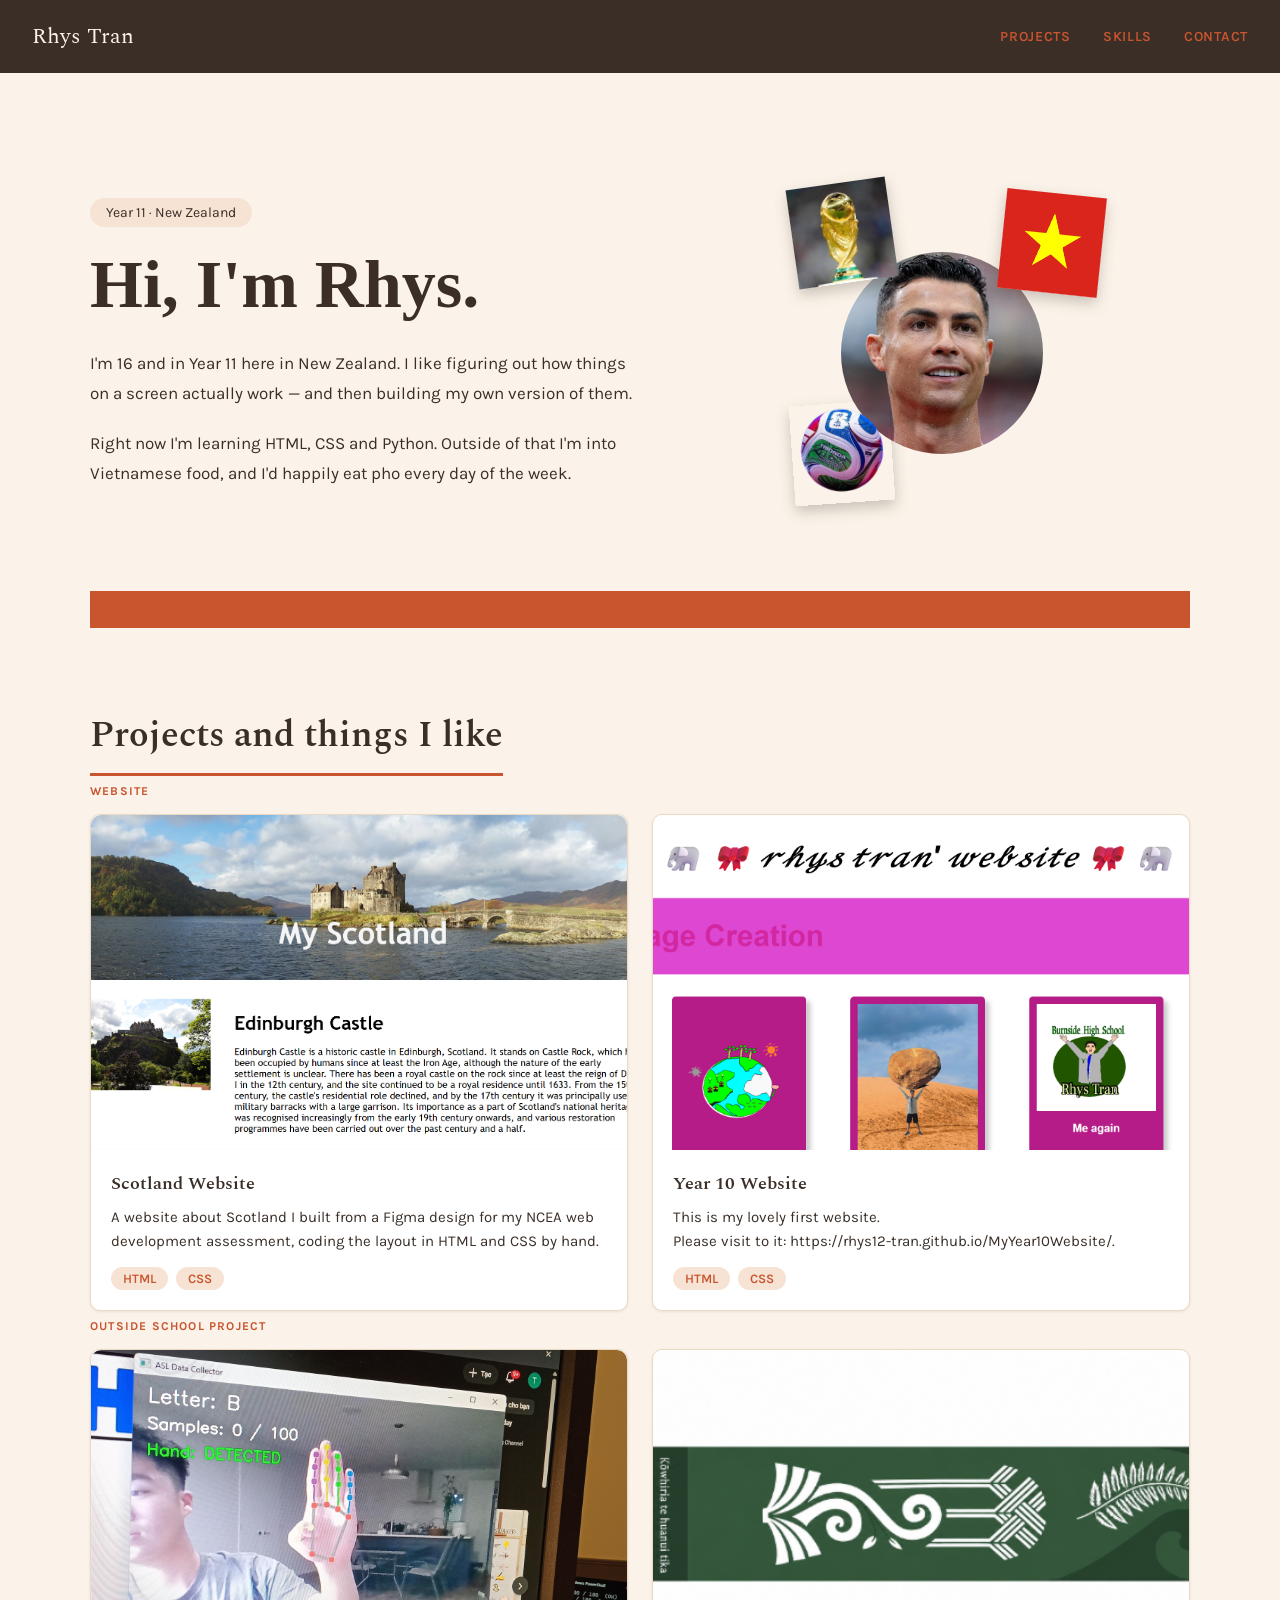
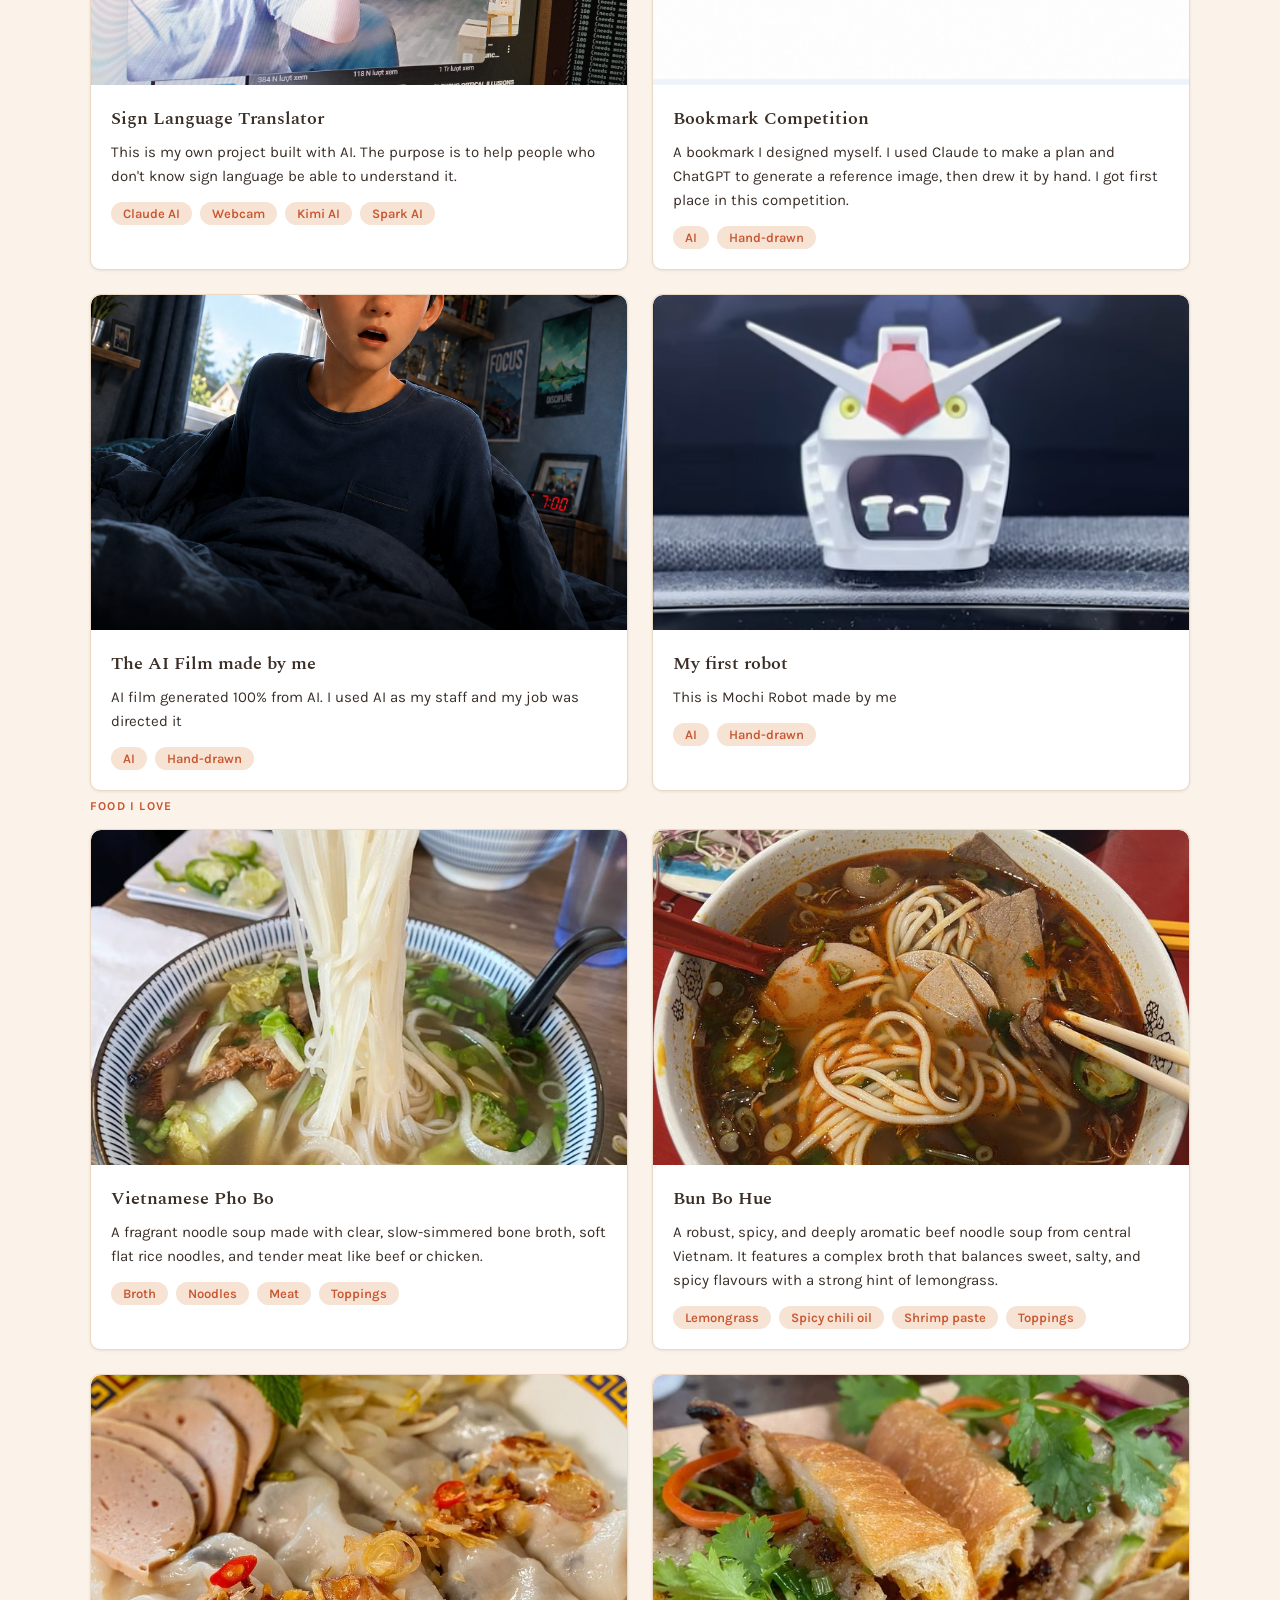
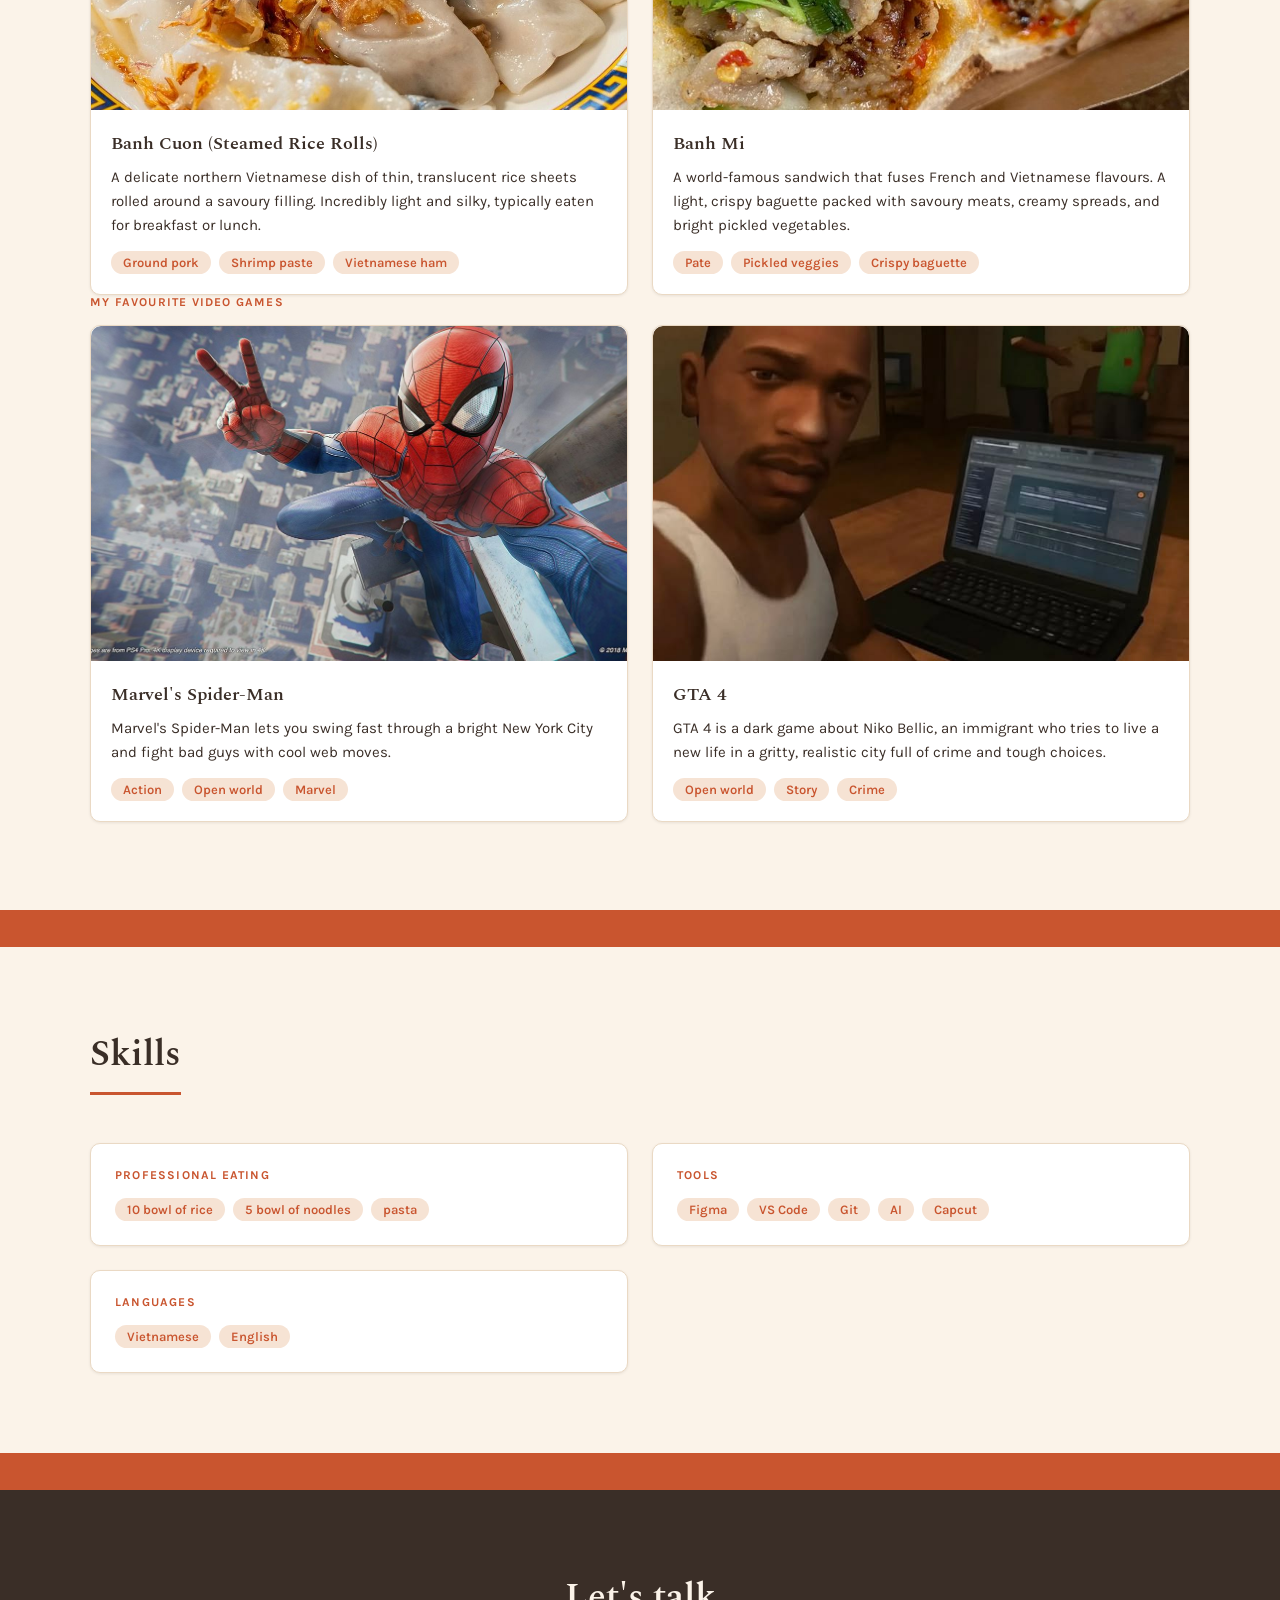
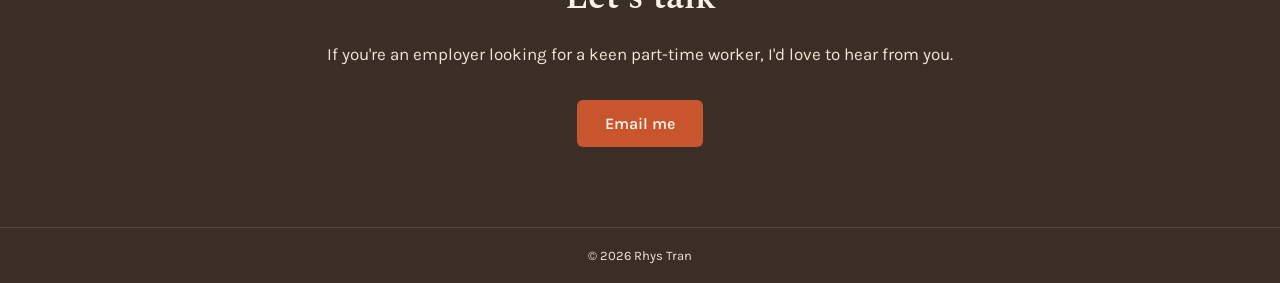
==== commit 1e7349f9: "add two more images" ====
--- a/index.html
+++ b/index.html
@@ -140,6 +140,34 @@
             </div>
           </div>
         </div>
+        <!-- AI film -->
+        <div class="card card--featured">
+          <div class="card__image">
+            <img src="image/film.png" alt="The AI Film made by me">
+          </div>
+          <div class="card__body">
+            <h3 class="card__title">The AI Film made by me</h3>
+            <p class="card__desc">AI film generated 100% from AI. I used AI as my staff and my job was directed it </p>
+            <div class="card__tags">
+              <span class="tag">AI</span>
+              <span class="tag">Hand-drawn</span>
+            </div>
+          </div>
+        </div>
+         <!-- robot -->
+        <div class="card card--featured">
+          <div class="card__image">
+            <img src="image/robot.PNG" alt="My first robot">
+          </div>
+          <div class="card__body">
+            <h3 class="card__title">My first robot</h3>
+            <p class="card__desc">This is Mochi Robot made by me</p>
+            <div class="card__tags">
+              <span class="tag">AI</span>
+              <span class="tag">Hand-drawn</span>
+            </div>
+          </div>
+        </div>
 
       </div>
 
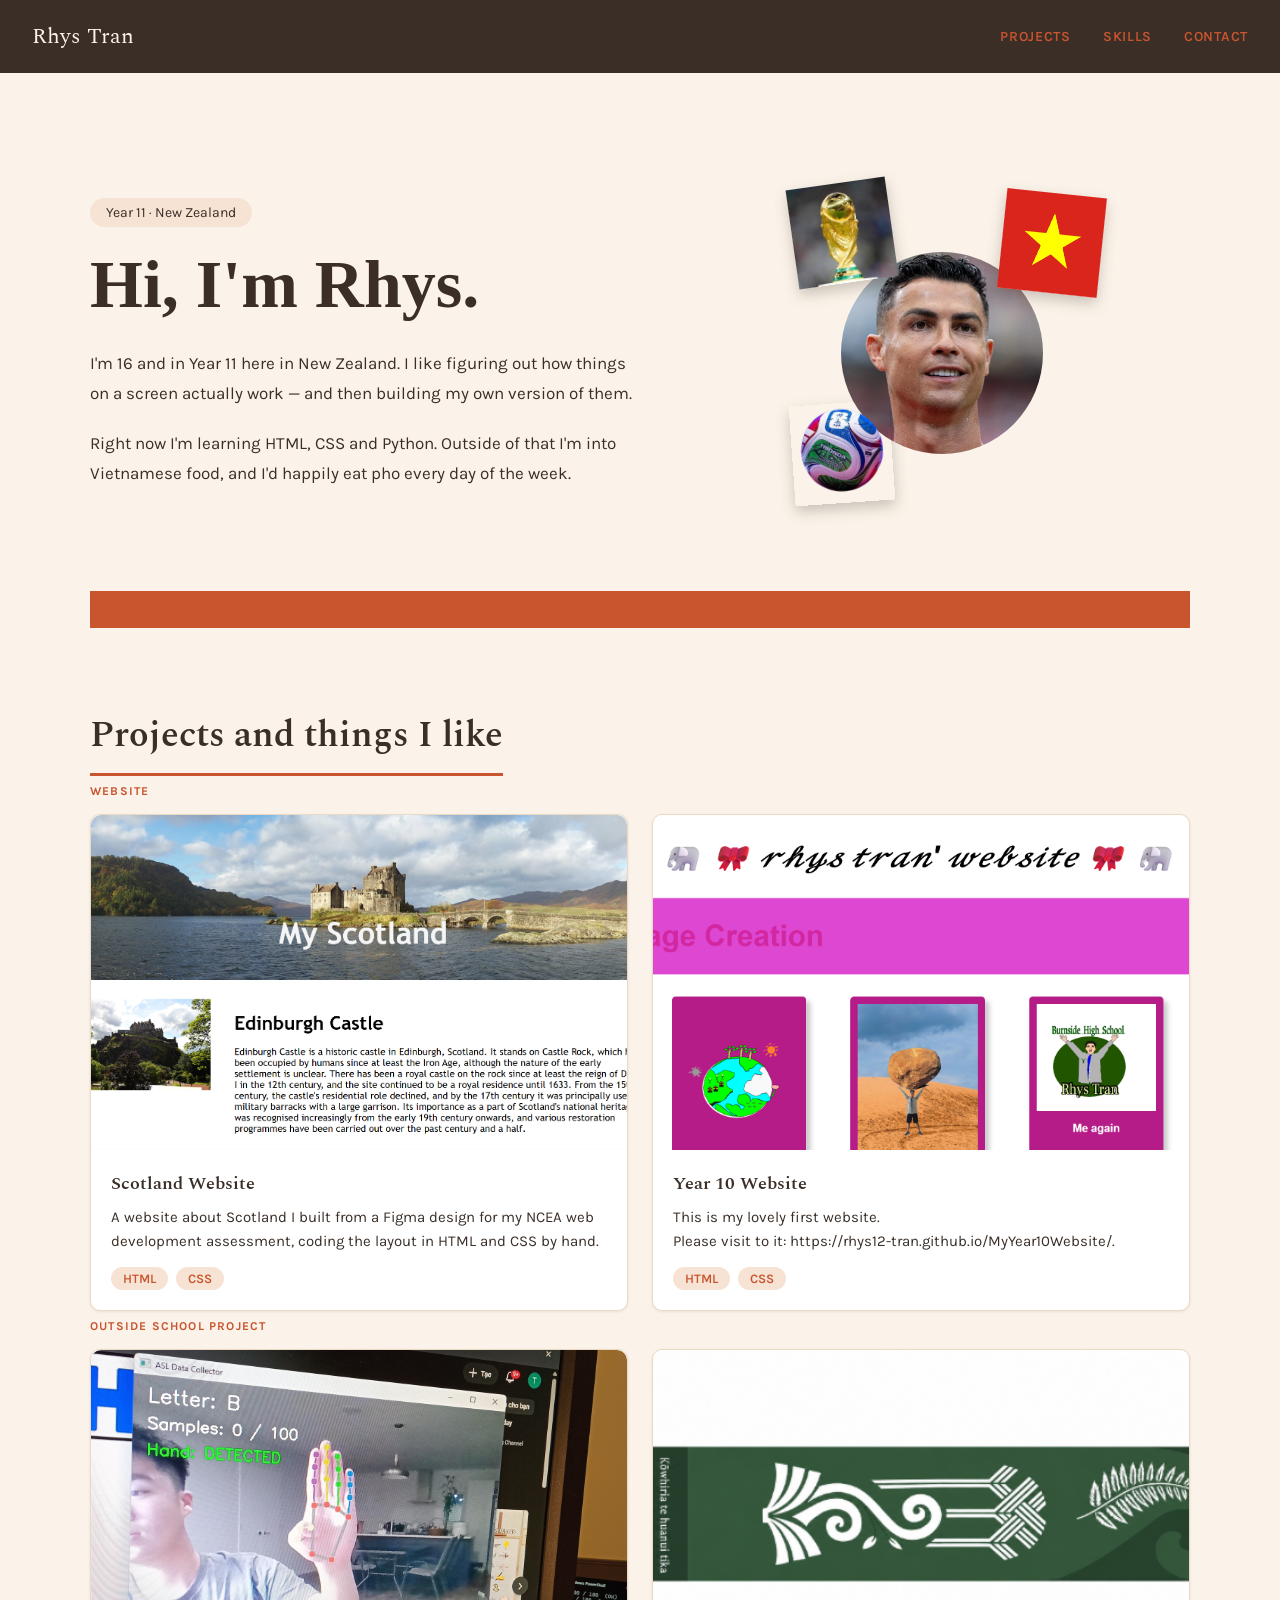
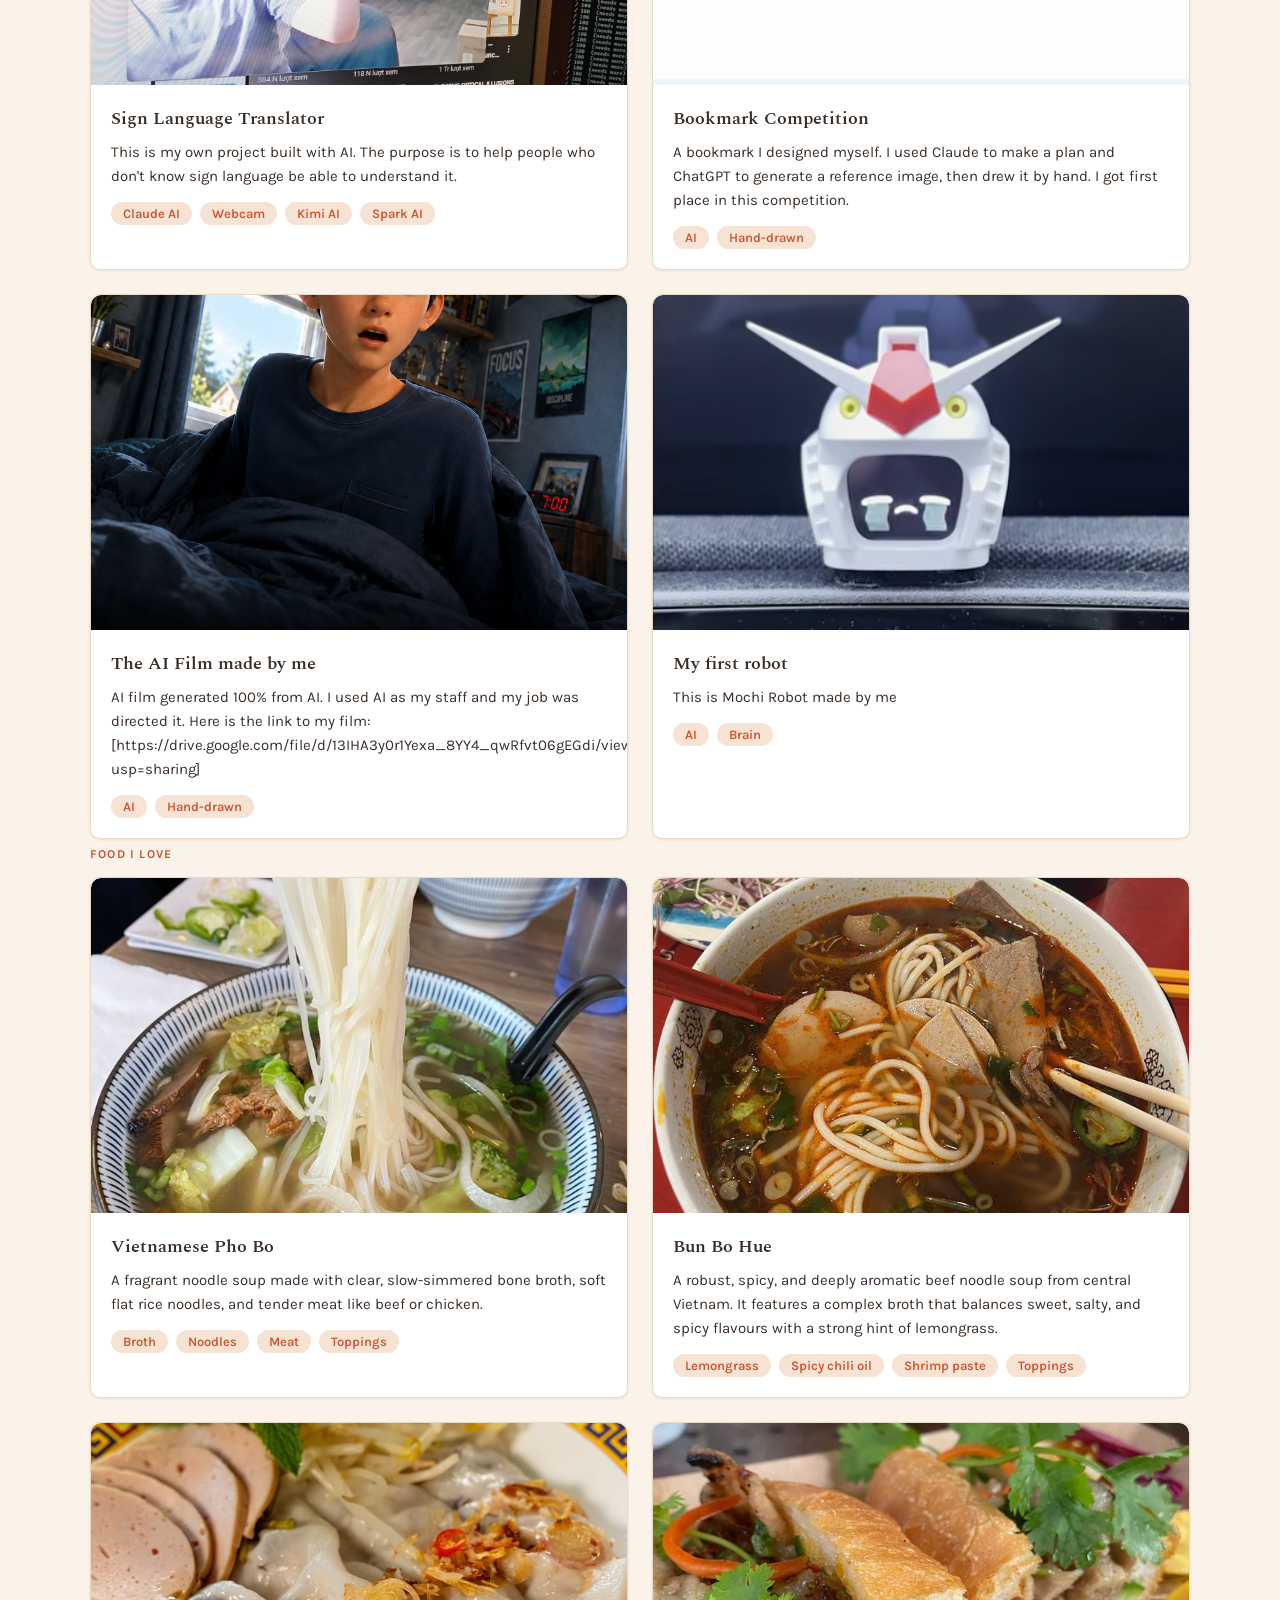
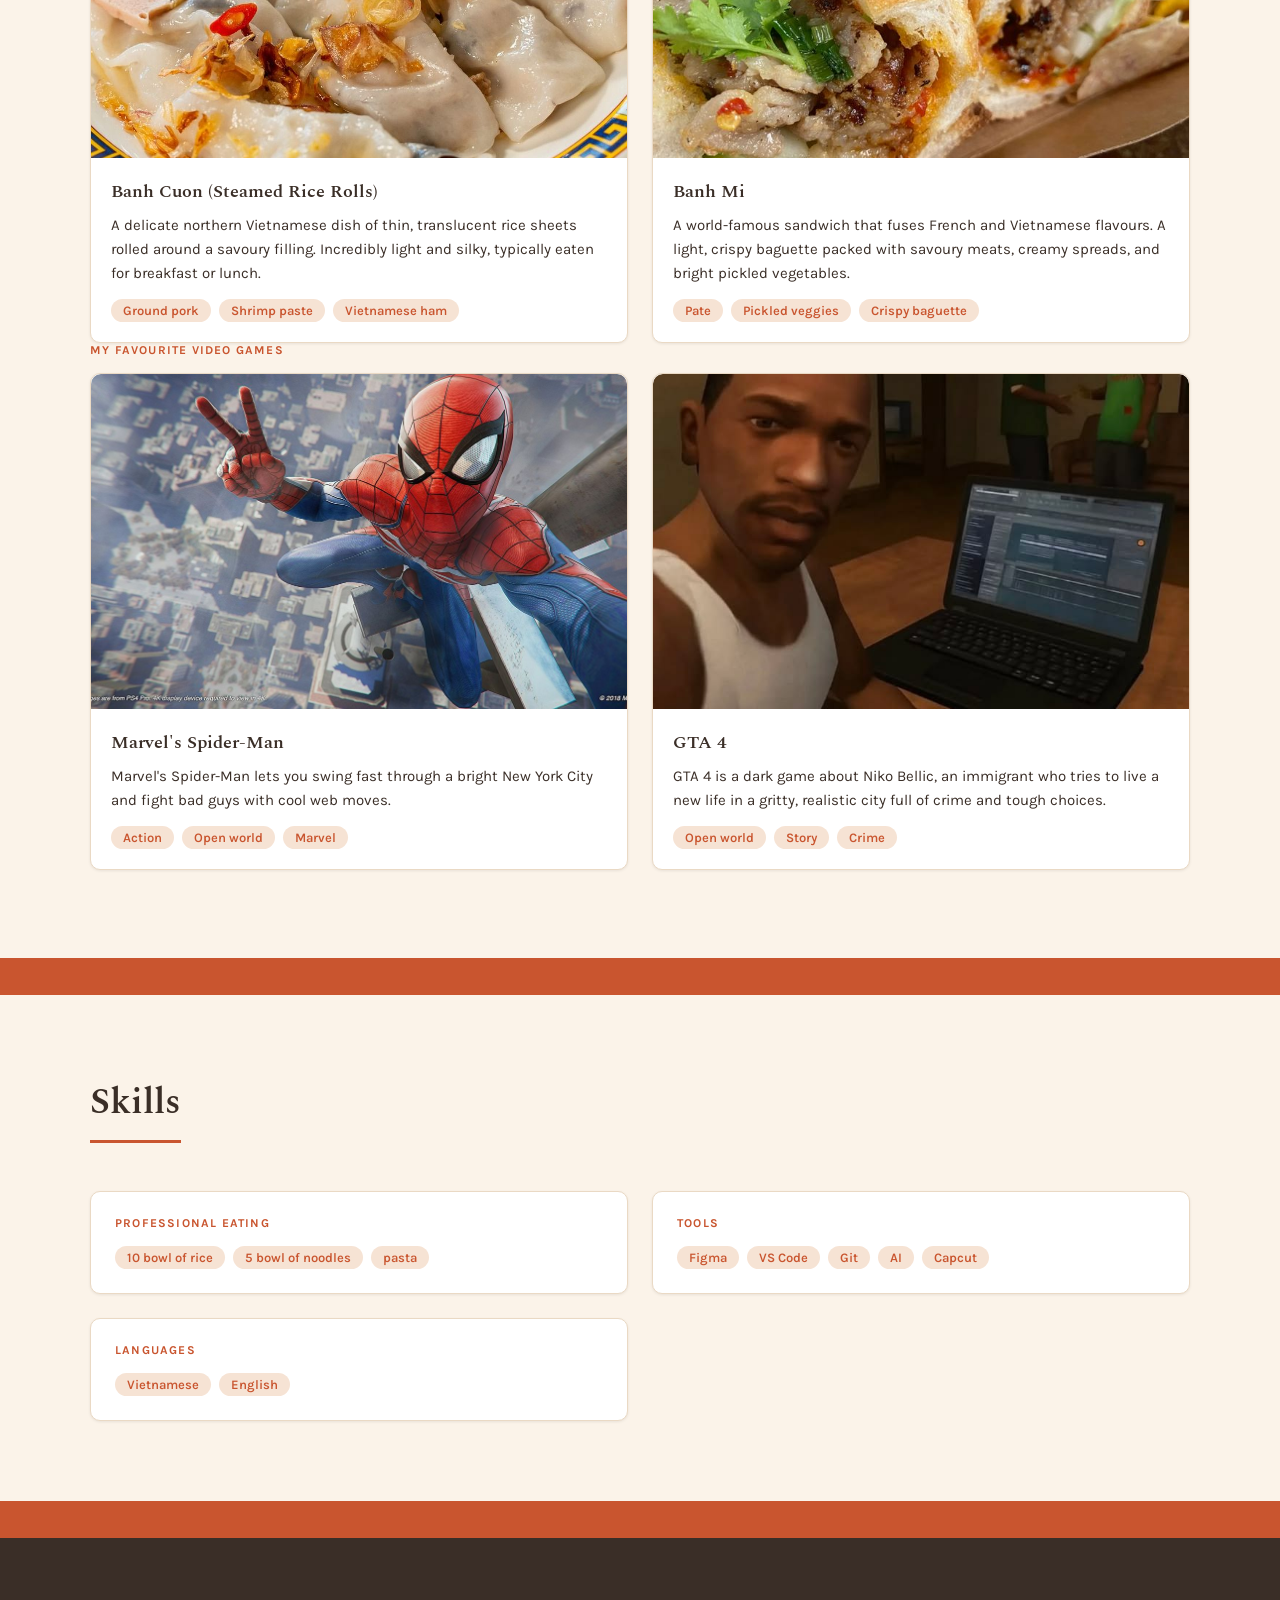
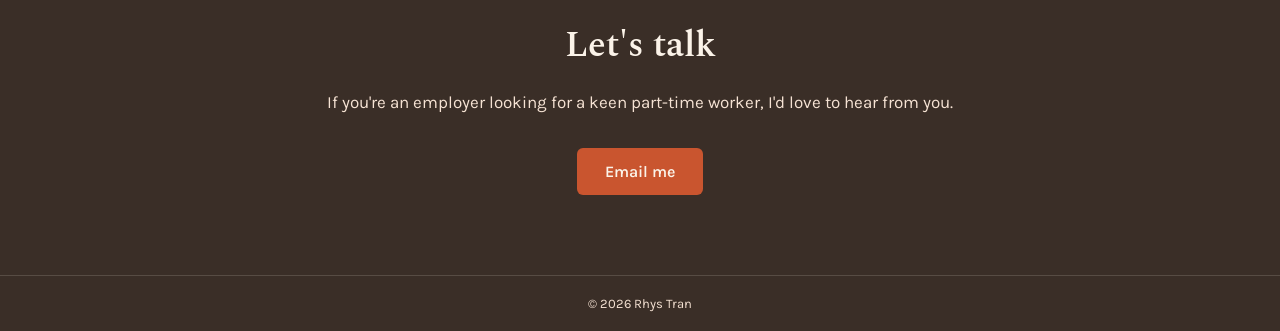
==== commit 58523b80: "I forgot to add a link to my AI video" ====
--- a/index.html
+++ b/index.html
@@ -147,7 +147,7 @@
           </div>
           <div class="card__body">
             <h3 class="card__title">The AI Film made by me</h3>
-            <p class="card__desc">AI film generated 100% from AI. I used AI as my staff and my job was directed it </p>
+            <p class="card__desc">AI film generated 100% from AI. I used AI as my staff and my job was directed it. Here is the link to my film: [https://drive.google.com/file/d/13IHA3y0r1Yexa_8YY4_qwRfvt06gEGdi/view?usp=sharing]</p>
             <div class="card__tags">
               <span class="tag">AI</span>
               <span class="tag">Hand-drawn</span>
@@ -164,7 +164,7 @@
             <p class="card__desc">This is Mochi Robot made by me</p>
             <div class="card__tags">
               <span class="tag">AI</span>
-              <span class="tag">Hand-drawn</span>
+              <span class="tag">Brain</span>
             </div>
           </div>
         </div>
